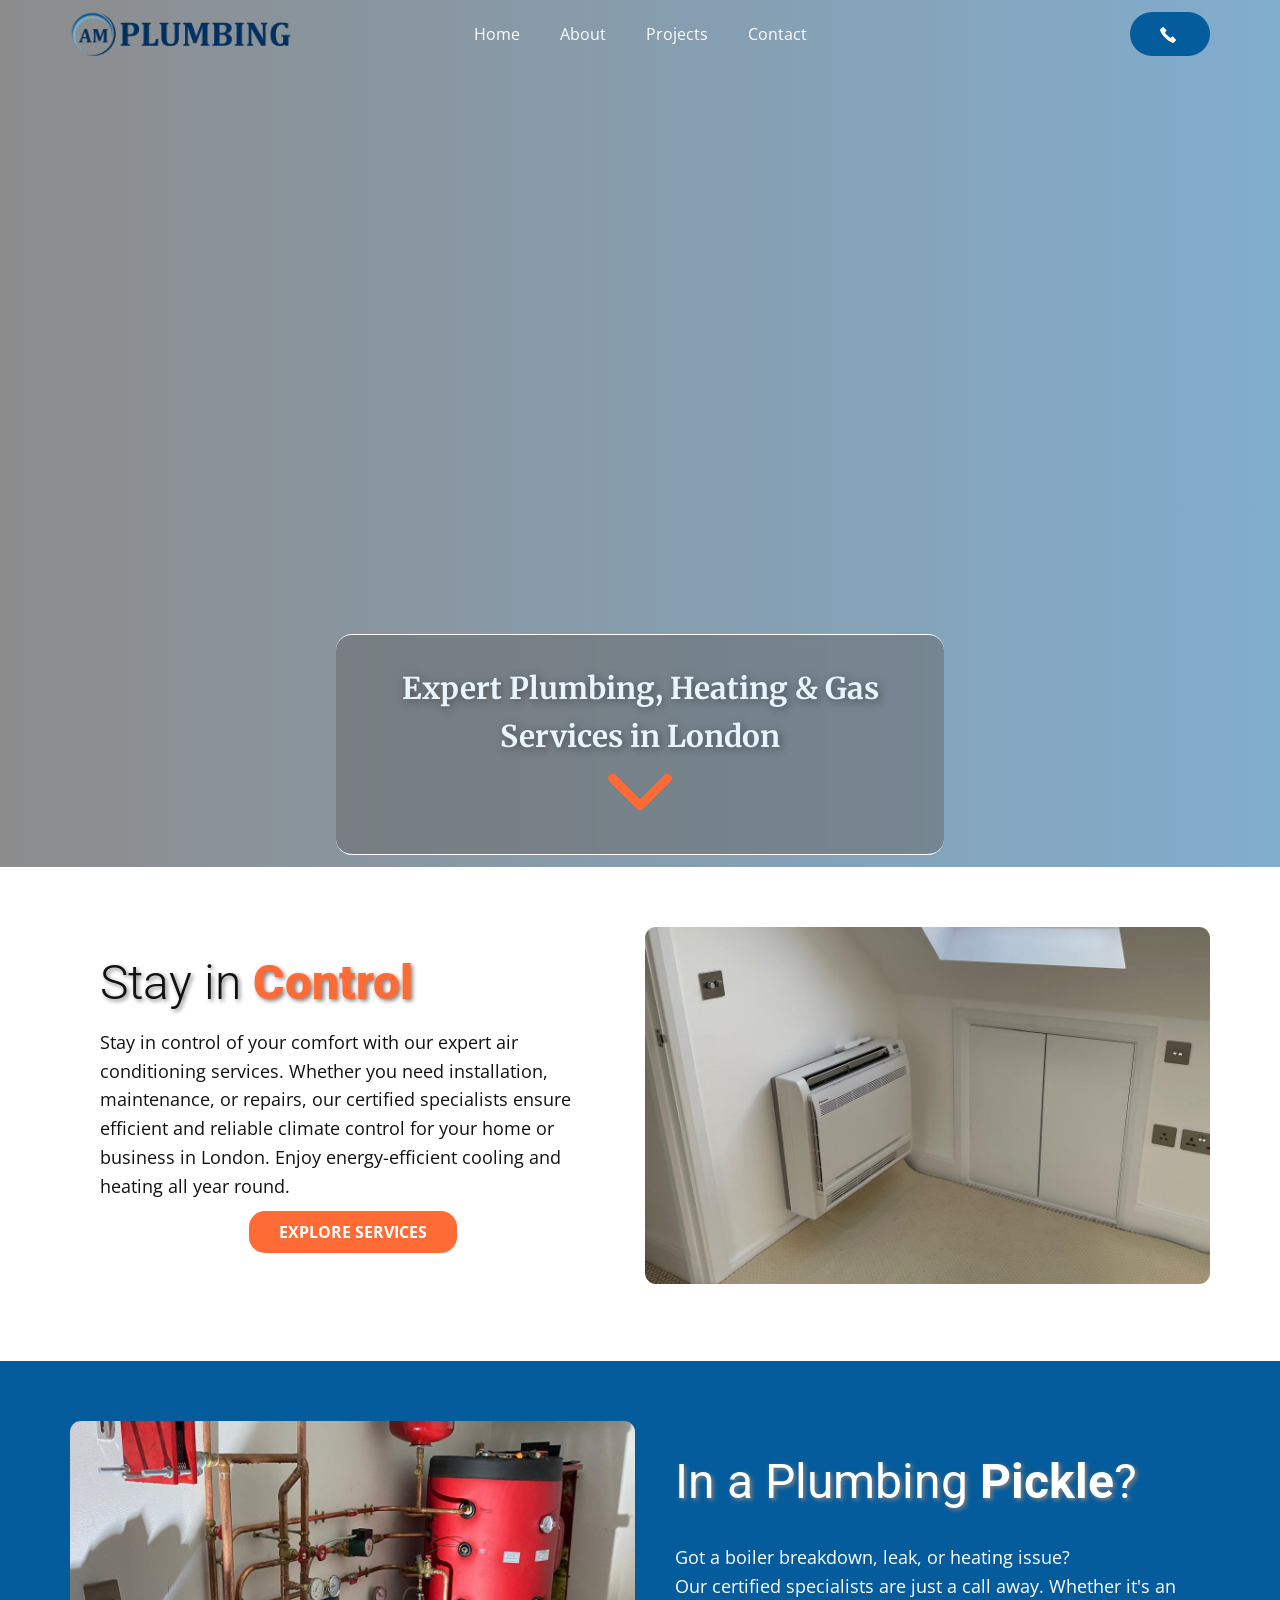
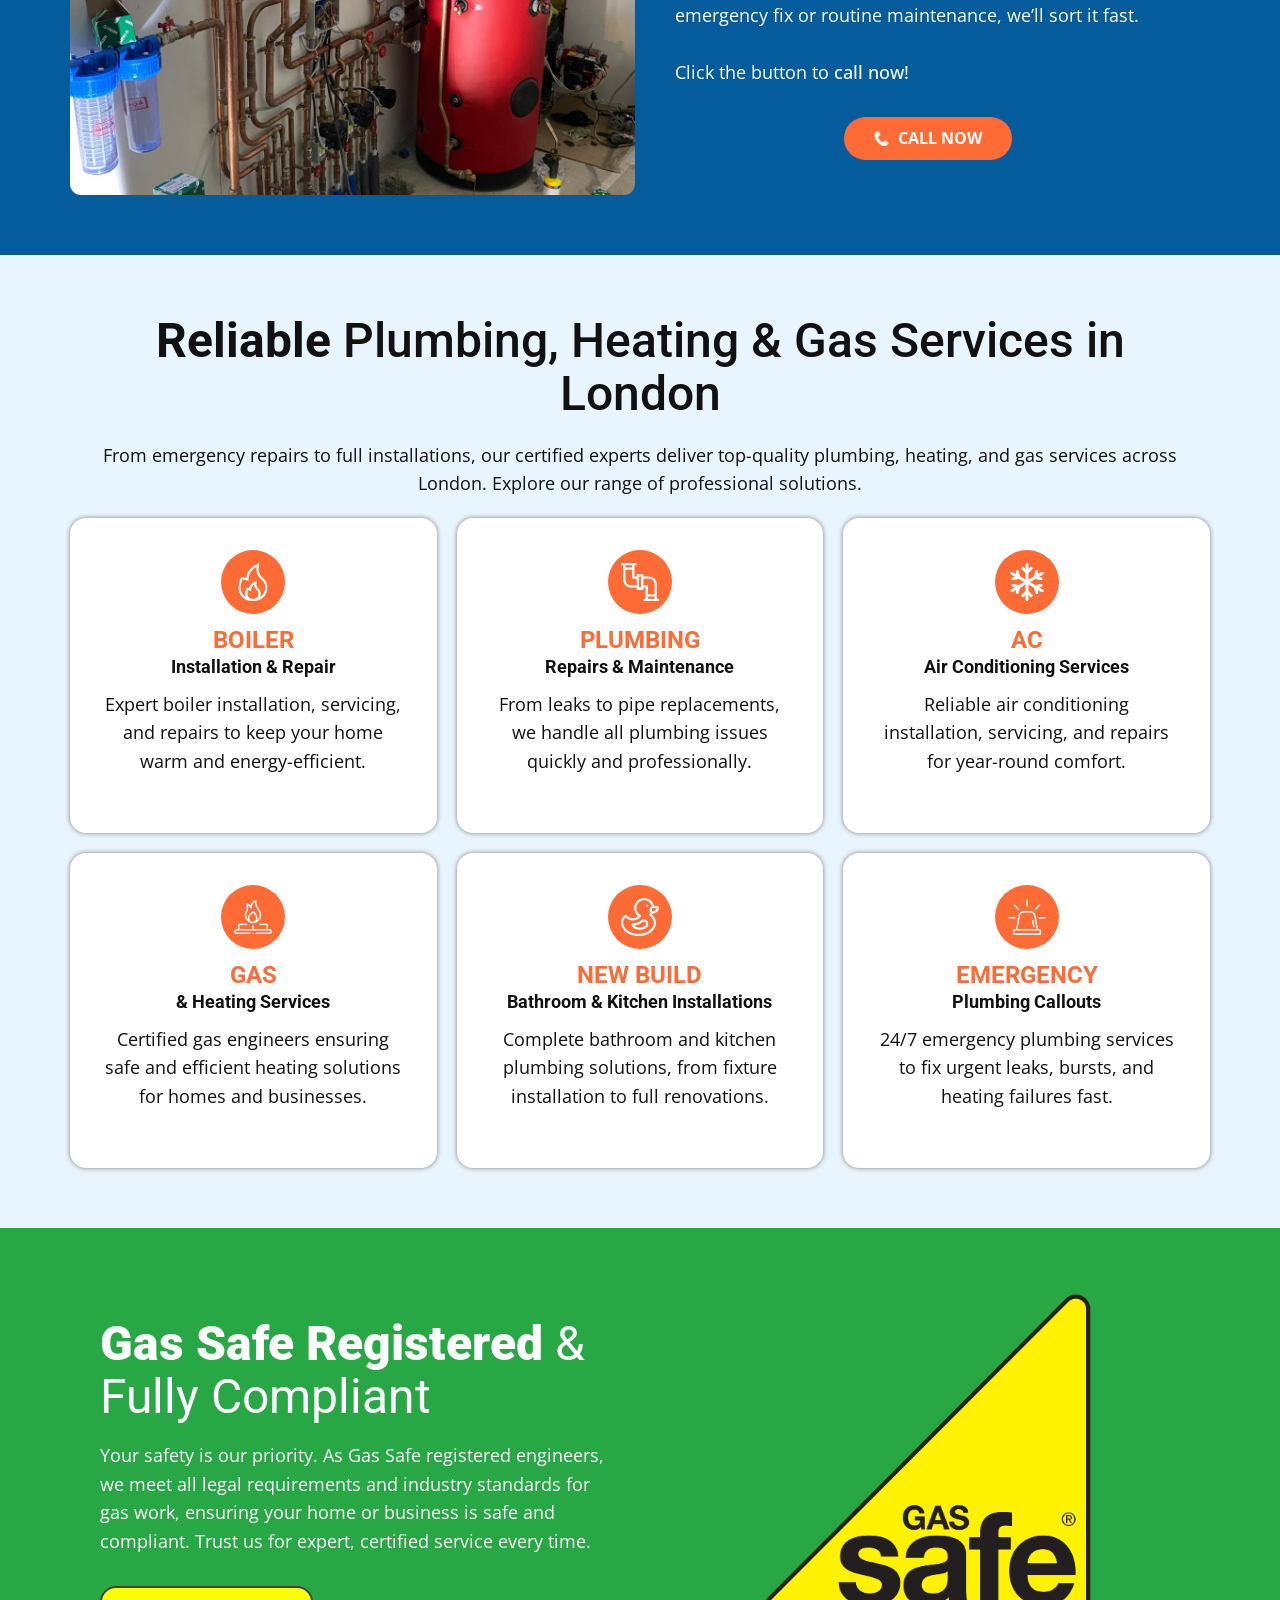
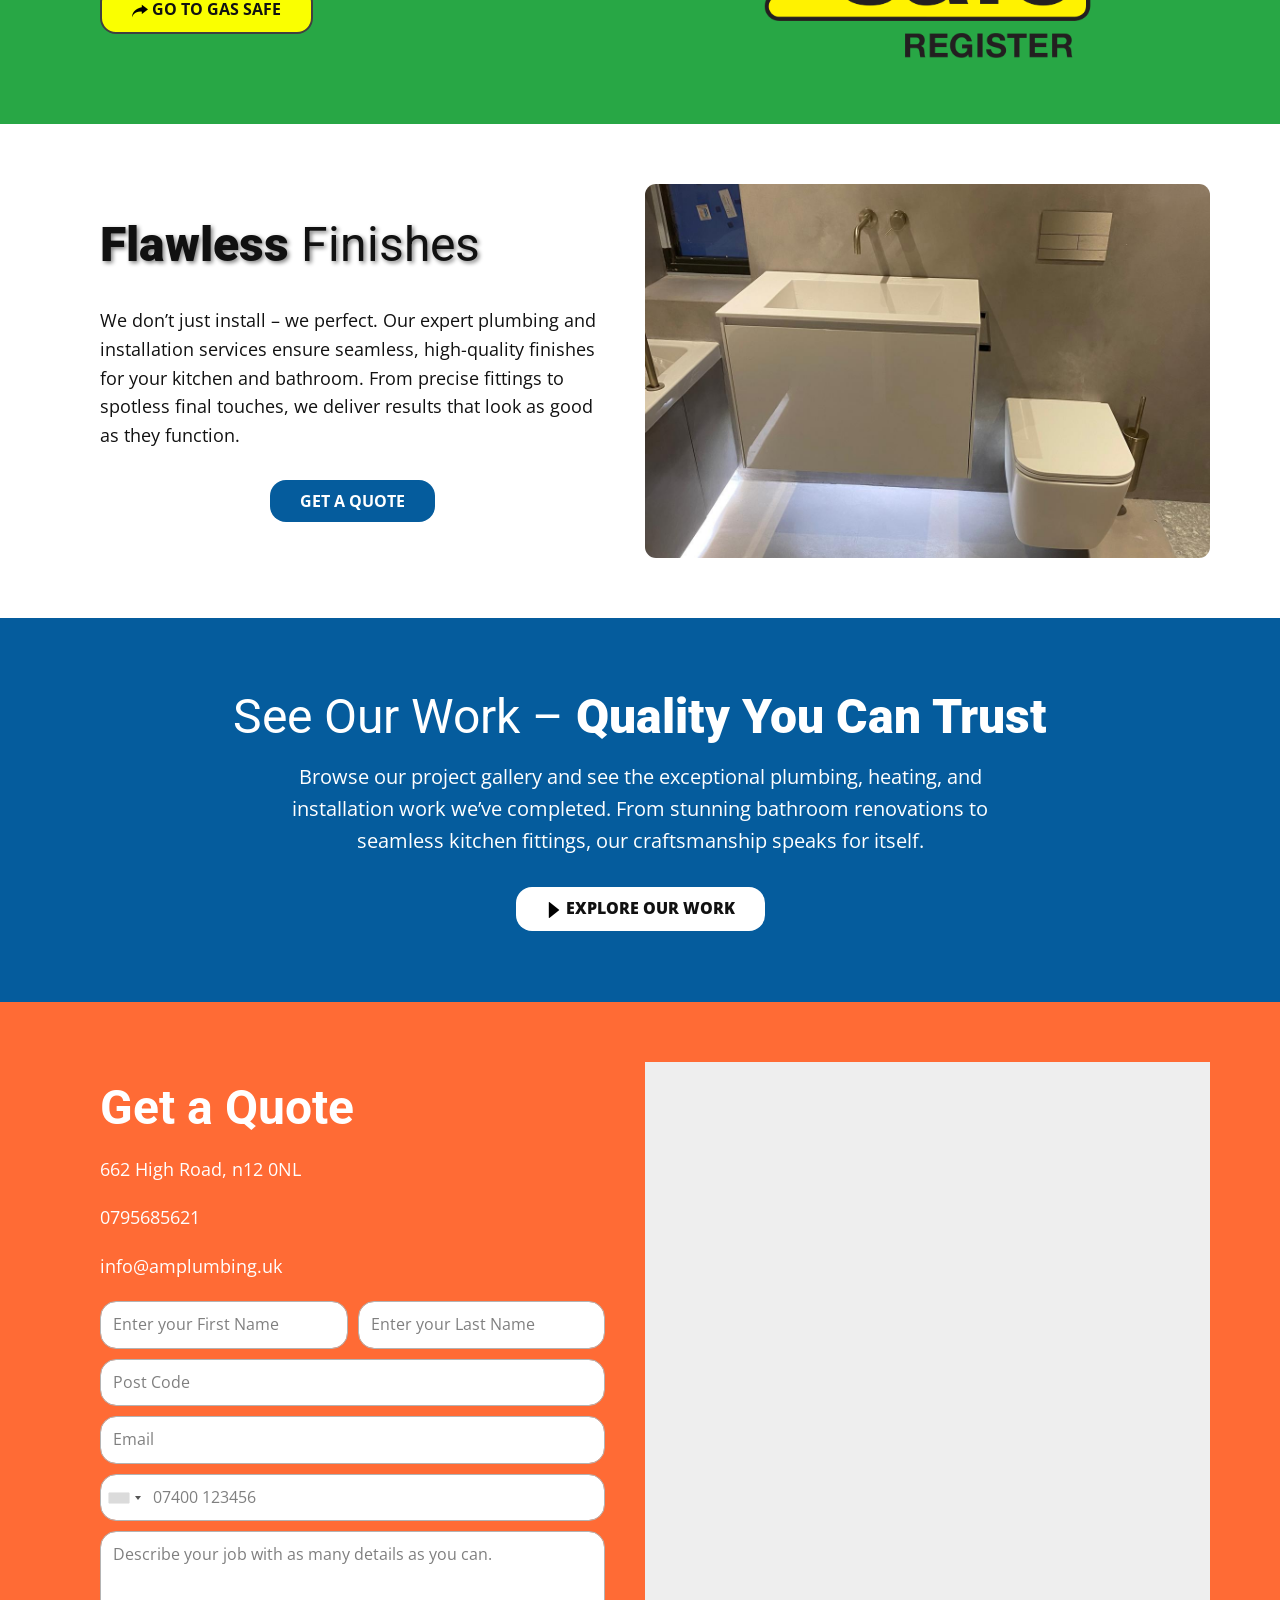
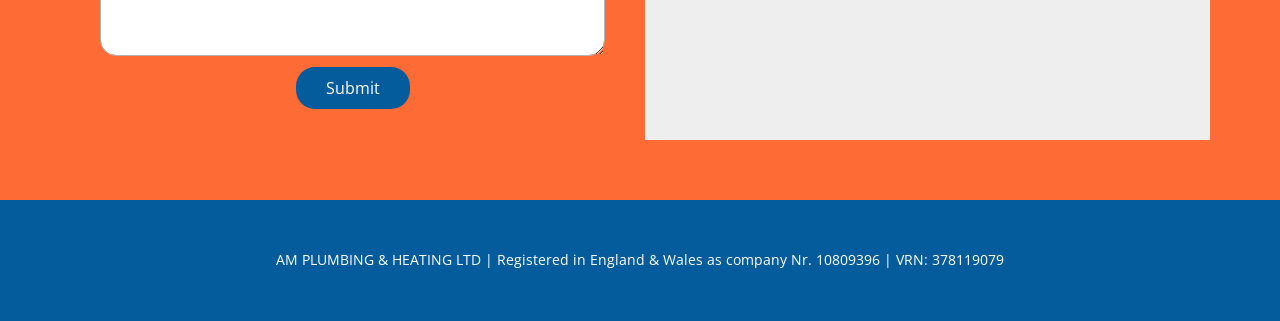
==== index.html @ 304547fb "Start" ====
<!DOCTYPE html>
<html style="font-size: 16px;" lang="en"><head>
    <meta name="viewport" content="width=device-width, initial-scale=1.0">
    <meta charset="utf-8">
    <meta name="keywords" content="Key Features, Design Perfection, Business Center">
    <meta name="description" content="">
    <title>Home</title>
    <link rel="stylesheet" href="nicepage.css" media="screen">
<link rel="stylesheet" href="index.css" media="screen">
    <script class="u-script" type="text/javascript" src="jquery.js" defer=""></script>
    <script class="u-script" type="text/javascript" src="nicepage.js" defer=""></script>
    <meta name="generator" content="Nicepage 7.13.0, nicepage.com">
    <meta name="referrer" content="origin">
    
    
    
    
    
    
    
    
    
    
    
    <link id="u-page-google-font" rel="stylesheet" href="https://fonts.googleapis.com/css2?display=swap&amp;family=Roboto:ital,wght@0,100;0,200;0,300;0,400;0,500;0,600;0,700;0,800;0,900;1,100;1,200;1,300;1,400;1,500;1,600;1,700;1,800;1,900&amp;family=Open+Sans:ital,wght@0,300;0,400;0,500;0,600;0,700;0,800;1,300;1,400;1,500;1,600;1,700;1,800&amp;family=Merriweather:ital,wght@0,300;0,400;0,500;0,600;0,700;0,800;0,900;1,300;1,400;1,500;1,600;1,700;1,800;1,900">
    <script type="application/ld+json">{
		"@context": "http://schema.org",
		"@type": "Organization",
		"name": "AM Plumbers",
		"logo": "images/AMPLUMBING-LOGO-2.png"
}</script>
    <meta name="theme-color" content="#055c9d">
    <meta property="og:title" content="Home">
    <meta property="og:description" content="">
    <meta property="og:type" content="website">
  <meta name="referrer" content="origin"><script>
    window.recaptchaRenderedV2 = false;
    window.recaptchaFallback = false;
    window.recaptchaSiteKeyV2 = '';

    function gdprConfirmed() {
        return true;
    }

    function dynamicLoadScript() {
        var script = document.createElement('script');
        script.src = 'https://www.google.com/recaptcha/enterprise.js?render=6LfAEe8qAAAAAEz_CjNAi_9IvV8XClCDUT2FNht_';
        script.async = true;
        script.onload = function () {
            var event = new CustomEvent("recaptchaLoaded");
            document.dispatchEvent(event);
        };
        document.body.appendChild(script);
    }

    function showRecaptchaError(error) {
        error = error || '';
        var formError = document.querySelector('.u-form-send-error');

        if (formError) {
            formError.innerText = 'Site Owner Error: ' + error.replace(/:[\s\S]*/, '');
            formError.style.display = 'block';
        }

        console.error('Error in grecaptcha: ', error);
    }

    document.addEventListener('DOMContentLoaded', function () {
        var confirmButtons = document.querySelectorAll('.u-cookies-consent .u-button-confirm');
        confirmButtons.forEach(function (button) {
            button.onclick = dynamicLoadScript;
        });
    });
    </script>

    <script>
        document.addEventListener("DOMContentLoaded", function(){
            if (!gdprConfirmed()) {
                return;
            }
            dynamicLoadScript();
        });
    </script>

    <script>
        document.addEventListener("recaptchaLoaded", function() {
            if (!gdprConfirmed()) {
                return;
            }

            (function (grecaptcha, sitekey, actions) {
                var recaptcha = {
                    execute: function (action, submitFormCb) {
                        if (typeof grecaptcha === 'undefined' || typeof grecaptcha.execute !== 'function') {
                            showRecaptchaError('reCAPTCHA script failed to load.');
                            return;
                        }

                        try {
                            grecaptcha.execute(sitekey, {action: action}).then((token) => {
                                if (!token) {
                                    throw new Error('Empty token received from reCAPTCHA');
                                }

                                var forms = document.getElementsByTagName('form');

                                for (var i = 0; i < forms.length; i++) {
                                    var response = forms[i].querySelector('[name="recaptchaResponse"]');

                                    if (!response) {
                                        response = document.createElement('input');
                                        response.setAttribute('type', 'hidden');
                                        response.setAttribute('name', 'recaptchaResponse');
                                        forms[i].appendChild(response);
                                    }

                                    response.value = token;
                                }

                                submitFormCb();
                            }).catch((e) => {
                                showRecaptchaError(e.message);
                            });
                        } catch (e) {
                            showRecaptchaError(e.message);
                        }
                    },

                    executeContact: function (submitFormCb) {
                        recaptcha.execute(actions['contact'], submitFormCb);
                    }
                };

                window.recaptchaObject = recaptcha;
                window.grecaptchaObject = grecaptcha;
            })(
                
                grecaptcha.enterprise,
                '6LfAEe8qAAAAAEz_CjNAi_9IvV8XClCDUT2FNht_',
                {'contact': 'contact'}
            );
        });
    </script>

    <script>
    window.showRecaptchaV2 = function (form) {
        if (!form || !form.length) {
            return;
        }
        if (typeof window.grecaptchaObject === 'undefined' || !window.grecaptchaObject) {
            return;
        }

        const formEl = form[0];

        let container = document.getElementById('recaptcha-v2-container');
        if (!container) {
            container = document.createElement('div');
            container.id = 'recaptcha-v2-container';
            formEl.parentElement.appendChild(container);
        }

        let tokenReceived = false;
        let timeoutHandle;

        if (window.recaptchaRenderedV2 === false || typeof window.recaptchaRenderedV2 === 'undefined') {
            window.recaptchaRenderedV2 = window.grecaptchaObject.render('recaptcha-v2-container', {
                'sitekey': window.recaptchaSiteKeyV2,
                'size': 'invisible',
                'callback': function (token) {
                    clearTimeout(timeoutHandle);

                    if (!token) {
                        showRecaptchaError('reCAPTCHA v2 token was empty. Please try again.');
                        return;
                    }

                    tokenReceived = true;

                    let recaptchaResponseV2 = formEl.querySelector('input[name="recaptchaResponseV2"]');

                    if (!recaptchaResponseV2) {
                        recaptchaResponseV2 = document.createElement('input');
                        recaptchaResponseV2.type = 'hidden';
                        recaptchaResponseV2.name = 'recaptchaResponseV2';
                        formEl.appendChild(recaptchaResponseV2);
                    }

                    recaptchaResponseV2.value = token;

                    if (window.recaptchaSiteKeyV2) {
                        let siteKeyInput = formEl.querySelector('input[name="siteKey"]');

                        if (siteKeyInput) {
                            siteKeyInput.value = window.recaptchaSiteKeyV2;
                        }
                    }

                    document.querySelectorAll('.u-form-send-error').forEach(el => {
                        el.style.display = 'none';
                    });

                    const event = new CustomEvent('submit', {
                        detail: { recaptchaPassed: true },
                        bubbles: true,
                        cancelable: true,
                    });

                    formEl.dispatchEvent(event);
                },
                'error-callback': function () {
                    clearTimeout(timeoutHandle);
                    showRecaptchaError('reCAPTCHA v2 error. Please try again.');
                },
                'expired-callback': function () {
                    clearTimeout(timeoutHandle);
                }
            });

            window.grecaptchaObject.reset(window.recaptchaRenderedV2);

            setTimeout(() => {
                window.grecaptchaObject.execute(window.recaptchaRenderedV2);
            }, 300);

            timeoutHandle = setTimeout(function () {
                if (!tokenReceived) {
                    showRecaptchaError('The Contact Form could not be submitted because Google reCAPTCHA v3 detected unusual activity from your connection. Please try again later, or complete the reCAPTCHA v2 challenge if it appears.');
                }
            }, 120000);
        } else {
            window.grecaptchaObject.reset(window.recaptchaRenderedV2);

            setTimeout(() => {
                window.grecaptchaObject.execute(window.recaptchaRenderedV2);
            }, 300);
        }
    };
    </script>
<meta data-intl-tel-input-cdn-path="intlTelInput/"></head>
  <body data-home-page="Home.html" data-home-page-title="Home" data-path-to-root="./" data-include-products="false" class="u-body u-overlap u-overlap-contrast u-overlap-transparent u-xl-mode" data-lang="en"><header class="u-clearfix u-gradient u-header u-sticky u-sticky-487a u-header" id="header"><div class="u-clearfix u-sheet u-valign-middle-lg u-valign-middle-xl u-sheet-1">
        <a href="#" class="u-image u-logo u-image-1" data-image-width="500" data-image-height="150">
          <img class="u-logo-image u-logo-image-1" src="images/AMPLUMBING-LOGO-2.png">
        </a>
        <nav class="u-menu u-menu-one-level u-offcanvas u-menu-1" data-responsive-from="MD">
          <div class="menu-collapse" style="font-size: 1rem; letter-spacing: 0px;">
            <a class="u-button-style u-custom-left-right-menu-spacing u-custom-padding-bottom u-custom-top-bottom-menu-spacing u-hamburger-link u-nav-link u-text-active-palette-1-base u-text-hover-palette-2-base" href="#">
              <svg class="u-svg-link" viewBox="0 0 24 24"><use xmlns:xlink="http://www.w3.org/1999/xlink" xlink:href="#menu-hamburger"></use></svg>
              <svg class="u-svg-content" version="1.1" id="menu-hamburger" viewBox="0 0 16 16" x="0px" y="0px" xmlns:xlink="http://www.w3.org/1999/xlink" xmlns="http://www.w3.org/2000/svg"><g><rect y="1" width="16" height="2"></rect><rect y="7" width="16" height="2"></rect><rect y="13" width="16" height="2"></rect>
</g></svg>
            </a>
          </div>
          <div class="u-custom-menu u-nav-container">
            <ul class="u-nav u-unstyled u-nav-1"><li class="u-nav-item"><a class="u-button-style u-nav-link u-text-active-palette-1-base u-text-hover-palette-2-base" href="./" style="padding: 10px 20px;">Home</a>
</li><li class="u-nav-item"><a class="u-button-style u-nav-link u-text-active-palette-1-base u-text-hover-palette-2-base" href="Health-and-Safety.html" style="padding: 10px 20px;">About</a>
</li><li class="u-nav-item"><a class="u-button-style u-nav-link u-text-active-palette-1-base u-text-hover-palette-2-base" href="Our-Work.html" style="padding: 10px 20px;">Projects</a>
</li><li class="u-nav-item"><a class="u-button-style u-nav-link u-text-active-palette-1-base u-text-hover-palette-2-base" href="Contact.html" style="padding: 10px 20px;">Contact</a>
</li></ul>
          </div>
          <div class="u-custom-menu u-nav-container-collapse">
            <div class="u-black u-container-style u-inner-container-layout u-opacity u-opacity-95 u-sidenav">
              <div class="u-inner-container-layout u-sidenav-overflow">
                <div class="u-menu-close"></div>
                <ul class="u-align-center u-nav u-popupmenu-items u-unstyled u-nav-2"><li class="u-nav-item"><a class="u-button-style u-nav-link" href="./">Home</a>
</li><li class="u-nav-item"><a class="u-button-style u-nav-link" href="Health-and-Safety.html">About</a>
</li><li class="u-nav-item"><a class="u-button-style u-nav-link" href="Our-Work.html">Projects</a>
</li><li class="u-nav-item"><a class="u-button-style u-nav-link" href="Contact.html">Contact</a>
</li></ul>
              </div>
            </div>
            <div class="u-black u-menu-overlay u-opacity u-opacity-70"></div>
          </div>
          <style class="menu-style">@media (max-width: 939px) {
                    [data-responsive-from="MD"] .u-nav-container {
                        display: none;
                    }
                    [data-responsive-from="MD"] .menu-collapse {
                        display: block;
                    }
                }</style>
        </nav>
        <a href="tel:+447838628381" class="u-align-center u-btn u-btn-round u-button-style u-hover-palette-1-dark-1 u-palette-1-base u-radius u-text-active-white u-btn-1"><span class="u-icon u-icon-1"><svg class="u-svg-content" viewBox="0 0 891.024 891.024" style="width: 1em; height: 1em;"><g><path d="M2.8,180.875c46.6,134,144.7,286.2,282.9,424.399c138.2,138.2,290.4,236.301,424.4,282.9c18.2,6.3,38.3,1.8,52-11.8
		l92.7-92.7l21.6-21.6c19.5-19.5,19.5-51.2,0-70.7l-143.5-143.4c-19.5-19.5-51.2-19.5-70.7,0l-38.899,38.9
		c-20.2,20.2-52.4,22.2-75,4.6c-44.7-34.8-89-73.899-131.9-116.8c-42.9-42.9-82-87.2-116.8-131.9c-17.601-22.6-15.601-54.7,4.6-75
		l38.9-38.9c19.5-19.5,19.5-51.2,0-70.7l-143.5-143.5c-19.5-19.5-51.2-19.5-70.7,0l-21.6,21.6l-92.7,92.7
		C1,142.575-3.5,162.675,2.8,180.875z"></path>
</g></svg></span>
          <br>
        </a>
      </div></header>
    <section class="skrollable u-clearfix u-container-align-center u-parallax u-shading u-uploaded-video u-video u-section-1" id="sec-dd91" data-image-width="1600" data-image-height="1200">
      <div class="u-background-video u-expanded" style="">
        <div class="embed-responsive">
          <video class="embed-responsive-item" data-autoplay="1" loop="" muted="1" autoplay="autoplay" playsinline="">
            <source src="files/AMPLUMBING-HEROVIDEO-1.mp4" type="video/mp4">
            <p>Your browser does not support HTML5 video.</p>
          </video>
        </div>
        <div class="u-video-shading" style="background-image: linear-gradient(90deg, rgba(26,26,26,0.5), rgba(5,92,157,0.5));"></div>
      </div>
      <div class="u-clearfix u-sheet u-sheet-1">
        <div class="GLASS u-align-center u-border-1 u-border-no-left u-border-no-right u-border-white u-container-align-center u-container-style u-expanded-width-sm u-expanded-width-xs u-group u-radius u-shading u-shape-round u-group-1">
          <div class="u-container-layout u-container-layout-1">
            <p class="u-align-center u-custom-font u-font-merriweather u-large-text u-text u-text-palette-1-light-3 u-text-variant u-text-1"> Expert Plumbing, Heating &amp; Gas Services in London</p><span class="infinite u-align-center u-file-icon u-icon u-text-palette-2-base u-icon-1" data-animation-name="wobble" data-animation-duration="1000" data-animation-delay="0" data-animation-direction=""><img src="images/32195-211f30e0.png" alt=""></span>
          </div>
        </div>
      </div>
    </section>
    <section class="u-clearfix u-section-2" id="sec-fb9e">
      <div class="u-clearfix u-sheet u-sheet-1">
        <div class="data-layout-selected u-clearfix u-expanded-width u-gutter-10 u-layout-wrap u-layout-wrap-1">
          <div class="u-layout" style="">
            <div class="u-layout-row" style="">
              <div class="u-align-left u-container-align-left u-container-style u-layout-cell u-left-cell u-size-30 u-size-xs-60 u-layout-cell-1" src="">
                <div class="u-container-layout u-container-layout-1">
                  <h2 class="u-text u-text-default u-text-1"><span style="font-weight: 300;"> Stay in&nbsp;</span><span style="font-weight: 900;" class="u-text-palette-2-base">Control</span>
                  </h2>
                  <p class="u-text u-text-2"> Stay in control of your comfort with our expert air conditioning services. Whether you need installation, maintenance, or repairs, our certified specialists ensure efficient and reliable climate control for your home or business in London. Enjoy energy-efficient cooling and heating all year round.</p>
                  <a href="./#sec-3ad6" data-page-id="97517112" class="u-align-center u-border-none u-btn u-btn-round u-button-style u-palette-2-base u-radius u-btn-1">Explore Services </a>
                </div>
              </div>
              <div class="u-align-center u-container-align-center u-container-style u-image u-image-round u-layout-cell u-radius u-right-cell u-size-30 u-size-xs-60 u-image-1" src="" data-image-width="1200" data-image-height="1600">
                <div class="u-container-layout u-valign-middle u-container-layout-2" src=""></div>
              </div>
            </div>
          </div>
        </div>
      </div>
    </section>
    <section class="u-clearfix u-palette-1-base u-section-3" id="carousel_0960">
      <div class="u-clearfix u-sheet u-sheet-1">
        <div class="data-layout-selected u-clearfix u-expanded-width u-gutter-10 u-layout-wrap u-layout-wrap-1">
          <div class="u-layout" style="">
            <div class="u-layout-row" style="">
              <div class="u-align-center u-container-align-center u-container-style u-image u-image-round u-layout-cell u-radius u-right-cell u-size-30 u-size-xs-60 u-image-1" src="" data-image-width="1200" data-image-height="1600">
                <div class="u-container-layout u-valign-middle u-container-layout-1" src=""></div>
              </div>
              <div class="u-container-style u-layout-cell u-left-cell u-size-30 u-size-xs-60 u-layout-cell-2" src="">
                <div class="u-container-layout u-valign-middle u-container-layout-2">
                  <h2 class="u-align-left u-text u-text-default u-text-1"> In a Plumbing <span style="font-weight: 700;">Pickle</span>?
                  </h2>
                  <p class="u-align-left u-text u-text-2"> Got a boiler breakdown, leak, or heating issue?&nbsp;<br>Our certified specialists are just a call away. Whether it's an emergency fix or routine maintenance, we’ll sort it fast.&nbsp;<br>
                    <br>Click the button to&nbsp;<span style="font-weight: 500;">call now!</span>
                  </p>
                  <a href="tel:+44 7838 628381" class="u-align-center u-border-none u-btn u-btn-round u-button-style u-palette-2-base u-radius u-btn-1"><span class="u-file-icon u-icon u-text-white u-icon-1"><img src="images/1257-846fd2c8.png" alt=""></span>&nbsp;Call Now
                  </a>
                </div>
              </div>
            </div>
          </div>
        </div>
      </div>
    </section>
    <section class="u-clearfix u-palette-1-light-3 u-section-4" id="sec-3ad6">
      <div class="u-clearfix u-sheet u-valign-middle u-sheet-1">
        <h2 class="u-align-center u-text u-text-default u-text-1"><span style="font-weight: 700;">Reliable </span><span style="font-weight: 500;">Plumbing, Heating &amp; Gas Services in London</span>
        </h2>
        <p class="u-align-center u-text u-text-2"> From emergency repairs to full installations, our certified experts deliver top-quality plumbing, heating, and gas services across London. Explore our range of professional solutions.</p>
        <div class="u-expanded-width u-list u-list-1">
          <div class="u-repeater u-repeater-1">
            <div class="u-align-center u-container-align-center u-container-align-center-xs u-container-style u-list-item u-radius u-repeater-item u-shape-round u-white u-list-item-1">
              <div class="u-container-layout u-similar-container u-container-layout-1"><span class="u-align-center-xs u-file-icon u-icon u-icon-circle u-palette-2-base u-text-white u-icon-1"><img src="images/1633308-14e0cf7a.png" alt=""></span>
                <h5 class="u-align-center-xs u-text u-text-palette-2-base u-text-3">BOILER </h5>
                <h6 class="u-align-center u-text u-text-default-xs u-text-4"> Installation &amp; Repair</h6>
                <p class="u-align-center-xs u-text u-text-5"> Expert boiler installation, servicing, and repairs to keep your home warm and energy-efficient.</p>
              </div>
            </div>
            <div class="u-align-center u-container-align-center u-container-align-center-xs u-container-style u-list-item u-radius u-repeater-item u-shape-round u-white u-list-item-2">
              <div class="u-container-layout u-similar-container u-container-layout-2"><span class="u-align-center-xs u-file-icon u-icon u-icon-circle u-palette-2-base u-text-white u-icon-2"><img src="images/2443798-0fd87598.png" alt=""></span>
                <h5 class="u-align-center-xs u-text u-text-palette-2-base u-text-6">PLUMBING</h5>
                <h6 class="u-align-center u-text u-text-default-xs u-text-7"> Repairs &amp; Maintenance </h6>
                <p class="u-align-center-xs u-text u-text-8"> From leaks to pipe replacements, we handle all plumbing issues quickly and professionally.</p>
              </div>
            </div>
            <div class="u-align-center u-container-align-center u-container-align-center-xs u-container-style u-list-item u-radius u-repeater-item u-shape-round u-white u-list-item-3">
              <div class="u-container-layout u-similar-container u-container-layout-3"><span class="u-align-center-xs u-file-icon u-icon u-icon-circle u-palette-2-base u-text-white u-icon-3"><img src="images/2079414-175506b3.png" alt=""></span>
                <h5 class="u-align-center-xs u-text u-text-palette-2-base u-text-9">AC</h5>
                <h6 class="u-align-center u-text u-text-default-xs u-text-10"> Air Conditioning Services</h6>
                <p class="u-align-center-xs u-text u-text-11"> Reliable air conditioning installation, servicing, and repairs for year-round comfort.</p>
              </div>
            </div>
            <div class="u-align-center u-container-align-center u-container-align-center-xs u-container-style u-list-item u-radius u-repeater-item u-shape-round u-white u-list-item-4">
              <div class="u-container-layout u-similar-container u-container-layout-4"><span class="u-align-center-xs u-file-icon u-icon u-icon-circle u-palette-2-base u-text-white u-icon-4"><img src="images/2010773-44ec0f90.png" alt=""></span>
                <h5 class="u-align-center-xs u-text u-text-palette-2-base u-text-12">GAS</h5>
                <h6 class="u-align-center u-text u-text-default-xs u-text-13"> &amp; Heating Services</h6>
                <p class="u-align-center-xs u-text u-text-14"> Certified gas engineers ensuring safe and efficient heating solutions for homes and businesses.</p>
              </div>
            </div>
            <div class="u-align-center u-container-align-center u-container-align-center-xs u-container-style u-list-item u-radius u-repeater-item u-shape-round u-white u-list-item-5">
              <div class="u-container-layout u-similar-container u-container-layout-5"><span class="u-align-center-xs u-file-icon u-icon u-icon-circle u-palette-2-base u-text-white u-icon-5"><img src="images/3135085-3ba70ddc.png" alt=""></span>
                <h5 class="u-align-center-xs u-text u-text-palette-2-base u-text-15">NEW BUILD</h5>
                <h6 class="u-align-center u-text u-text-default-xs u-text-16"> Bathroom &amp; Kitchen Installations</h6>
                <p class="u-align-center-xs u-text u-text-17"> Complete bathroom and kitchen plumbing solutions, from fixture installation to full renovations.</p>
              </div>
            </div>
            <div class="u-align-center u-container-align-center u-container-align-center-xs u-container-style u-list-item u-radius u-repeater-item u-shape-round u-white u-list-item-6">
              <div class="u-container-layout u-similar-container u-container-layout-6"><span class="u-align-center-xs u-file-icon u-icon u-icon-circle u-palette-2-base u-text-white u-icon-6"><img src="images/883396-922c62e0.png" alt=""></span>
                <h5 class="u-align-center-xs u-text u-text-palette-2-base u-text-18">EMERGENCY </h5>
                <h6 class="u-align-center u-text u-text-default-xs u-text-19"> Plumbing Callouts</h6>
                <p class="u-align-center-xs u-text u-text-20"> 24/7 emergency plumbing services to fix urgent leaks, bursts, and heating failures fast.</p>
              </div>
            </div>
          </div>
        </div>
      </div>
    </section>
    <section class="u-clearfix u-palette-3-base u-section-5" id="carousel_a9bb">
      <div class="u-clearfix u-sheet u-valign-middle u-sheet-1">
        <div class="data-layout-selected u-clearfix u-expanded-width u-gutter-10 u-layout-wrap u-layout-wrap-1">
          <div class="u-layout" style="">
            <div class="u-layout-row" style="">
              <div class="u-container-align-left u-container-style u-layout-cell u-left-cell u-size-30 u-size-xs-60 u-layout-cell-1" src="">
                <div class="u-container-layout u-container-layout-1">
                  <h2 class="u-align-left u-text u-text-default u-text-1"><span style="font-weight: 900;">Gas Safe&nbsp;</span><span style="font-weight: 900;">Registered </span>&amp; Fully Compliant
                  </h2>
                  <p class="u-align-left u-text u-text-2"> Your safety is our priority. As Gas Safe registered engineers, we meet all legal requirements and industry standards for gas work, ensuring your home or business is safe and compliant. Trust us for expert, certified service every time.</p>
                  <a href="https://www.gassaferegister.co.uk/businesscompetencies?ep=5T3yICJxSbfKANaXUW4ejbj9eci5EYzvJ1locUFusdUvBuIRWjDAtpxLViuNHXMPuPLFpoxoGaYIBh1%252bi%252fBFzYJz1b2ykDPNpamq97bxdNt6fWJkj6yOVBF72foirnXjuQz4TsInkJ4QZ5hhNoXWXfE91HJrjQifbsAXuxy0TPQ%253d&amp;cp=8dbTCMJeQPJDla%252btm2cGo8%252bi01PTwQzbkYbxy%252fRYuYffn1aRRqivaxqgxTjtyJxob9f5MkHZNAEZaQUzQERqLg%253d%253d&amp;backurl=%252fcheckbusinessresults%253fcp%253d8dbTCMJeQPJDla%2525252btm2cGo8%2525252bi01PTwQzbkYbxy%2525252fRYuYffn1aRRqivaxqgxTjtyJxob9f5MkHZNAEZaQUzQERqLg%2525253d%2525253d&amp;searchurl=%252Fcheckbusinessresults%253Fcp%253D8dbTCMJeQPJDla%2525252btm2cGo8%2525252bi01PTwQzbkYbxy%2525252fRYuYffn1aRRqivaxqgxTjtyJxob9f5MkHZNAEZaQUzQERqLg%2525253d%2525253d" class="u-border-2 u-border-grey-75 u-btn u-btn-round u-button-style u-custom-color-1 u-radius u-text-body-color u-btn-1"><span class="u-file-icon u-icon u-text-black"><img src="images/74474-9de186bf.png" alt=""></span>&nbsp;Go to Gas Safe
                  </a>
                </div>
              </div>
              <div class="u-align-center u-container-align-center u-container-style u-image u-image-round u-layout-cell u-radius u-right-cell u-size-30 u-size-xs-60 u-image-1" src="" data-image-width="900" data-image-height="1013">
                <div class="u-container-layout u-valign-middle u-container-layout-2" src=""></div>
              </div>
            </div>
          </div>
        </div>
      </div>
    </section>
    <section class="u-clearfix u-section-6" id="sec-979d">
      <div class="u-clearfix u-sheet u-sheet-1">
        <div class="data-layout-selected u-clearfix u-expanded-width u-gutter-10 u-layout-wrap u-layout-wrap-1">
          <div class="u-layout" style="">
            <div class="u-layout-row" style="">
              <div class="u-container-style u-layout-cell u-left-cell u-size-30 u-size-xs-60 u-layout-cell-1" src="">
                <div class="u-container-layout u-valign-middle u-container-layout-1">
                  <h2 class="u-align-left u-text u-text-default u-text-1"><span style="font-weight: 900;">Flawless </span>Finishes
                  </h2>
                  <p class="u-align-left u-text u-text-2"> We don’t just install – we perfect. Our expert plumbing and installation services ensure seamless, high-quality finishes for your kitchen and bathroom. From precise fittings to spotless final touches, we deliver results that look as good as they function.</p>
                  <a href="./#sec-05ae" data-page-id="97517112" class="u-align-center u-btn u-btn-round u-button-style u-radius u-btn-1">Get a Quote</a>
                </div>
              </div>
              <div class="u-align-center u-container-align-center u-container-style u-image u-image-round u-layout-cell u-radius u-right-cell u-size-30 u-size-xs-60 u-image-1" src="" data-image-width="1200" data-image-height="1600">
                <div class="u-container-layout u-valign-middle u-container-layout-2" src=""></div>
              </div>
            </div>
          </div>
        </div>
      </div>
    </section>
    <section class="u-align-center u-clearfix u-container-align-center u-palette-1-base u-section-7" id="sec-779a">
      <div class="u-clearfix u-sheet u-sheet-1">
        <h2 class="u-text u-text-default u-text-1"> See Our Work – <span style="font-weight: 900;">Quality You Can Trust</span>
        </h2>
        <p class="u-text u-text-2"> Browse our project gallery and see the exceptional plumbing, heating, and installation work we’ve completed. From stunning bathroom renovations to seamless kitchen fittings, our craftsmanship speaks for itself.</p>
        <a href="Our-Work.html" data-page-id="2261407535" class="u-border-none u-btn u-btn-round u-button-style u-radius u-white u-btn-1" title="Our Work"><span class="u-file-icon u-icon"><img src="images/59385-25.png" alt=""></span>&nbsp;​Explore Our Work
        </a>
      </div>
    </section>
    <section class="u-align-center u-clearfix u-container-align-center u-palette-2-base u-section-8" id="sec-05ae">
      <div class="u-clearfix u-sheet u-sheet-1">
        <div class="data-layout-selected u-clearfix u-expanded-width u-gutter-10 u-layout-wrap u-layout-wrap-1">
          <div class="u-gutter-0 u-layout">
            <div class="u-layout-row">
              <div class="u-size-30">
                <div class="u-layout-col">
                  <div class="u-align-left u-container-align-left u-container-style u-layout-cell u-left-cell u-size-30 u-layout-cell-1">
                    <div class="u-container-layout u-container-layout-1">
                      <h2 class="u-text u-text-1">Get a Quote</h2>
                      <p class="u-text u-text-2">662 High Road, n12 0NL</p>
                      <p class="u-text u-text-3">0795685621</p>
                      <p class="u-text u-text-4">info@amplumbing.uk</p>
                    </div>
                  </div>
                  <div class="u-align-left u-container-align-left u-container-style u-layout-cell u-left-cell u-size-30 u-layout-cell-2">
                    <div class="u-container-layout u-container-layout-2">
                      <div class="u-align-center u-form u-form-1">
                        <form action="https://forms.nicepagesrv.com/v2/form/process" class="u-clearfix u-form-spacing-10 u-form-vertical u-inner-form" style="padding: 0px;" source="email" name="form-5">
                          <div class="u-form-group u-form-name u-form-partition-factor-2 u-label-none u-form-group-1">
                            <label for="first-name-ef83" class="u-label">First Name</label>
                            <input type="text" placeholder="Enter your First Name" id="first-name-ef83" name="name-1" class="u-input u-input-rectangle u-radius u-input-1" required="">
                          </div>
                          <div class="u-form-group u-form-name u-form-partition-factor-2 u-label-none u-form-group-2">
                            <label for="last-name-ef83" class="u-label">Last Name</label>
                            <input type="text" placeholder="Enter your Last Name" id="last-name-ef83" name="name-2" class="u-input u-input-rectangle u-radius u-input-2" required="">
                          </div>
                          <div class="u-form-group u-form-name u-label-none">
                            <label for="name-5359" class="u-label">Name</label>
                            <input type="text" placeholder="Post Code" id="name-5359" name="PostCode" class="u-input u-input-rectangle u-radius u-input-3" required="">
                          </div>
                          <div class="u-form-email u-form-group u-label-none">
                            <label for="email-5359" class="u-label">Email</label>
                            <input type="email" placeholder="Email" id="email-5359" name="email" class="u-input u-input-rectangle u-radius u-input-4" required="">
                          </div>
                          <div class="u-form-group u-form-phone u-label-none u-form-group-5">
                            <label for="phone-ff99" class="u-label">Phone</label>
                            <div class="iti iti--allow-dropdown">
                              <div class="iti__flag-container">
                                <div class="iti__selected-flag" role="combobox" aria-controls="iti-1__country-listbox" aria-owns="iti-1__country-listbox" aria-expanded="false" tabindex="0" title="United Kingdom: +44" aria-activedescendant="iti-1__item-gb-preferred">
                                  <div class="iti__flag iti__gb"></div>
                                  <div class="iti__arrow"></div>
                                </div>
                                <ul class="iti__country-list iti__hide iti__np_editor__hide" id="iti-1__country-listbox" role="listbox" aria-label="List of countries">
                                  <li class="iti__country iti__preferred" id="iti-1__item-us-preferred" role="option" data-country-code="us">
                                    <div class="iti__flag-box">
                                      <div class="iti__flag iti__us"></div>
                                    </div><span class="iti__country-name">United States</span><span class="iti__dial-code">+1</span>
                                  </li>
                                  <li class="iti__active iti__country iti__preferred" id="iti-1__item-gb-preferred" role="option" data-country-code="gb">
                                    <div class="iti__flag-box">
                                      <div class="iti__flag iti__gb"></div>
                                    </div><span class="iti__country-name">United Kingdom</span><span class="iti__dial-code">+44</span>
                                  </li>
                                  <li class="iti__divider" role="separator" aria-disabled="true"></li>
                                  <li class="iti__country iti__standard" id="iti-1__item-af" role="option" data-country-code="af">
                                    <div class="iti__flag-box">
                                      <div class="iti__af iti__flag"></div>
                                    </div><span class="iti__country-name">Afghanistan (‫افغانستان‬‎)</span><span class="iti__dial-code">+93</span>
                                  </li>
                                  <li class="iti__country iti__standard" id="iti-1__item-al" role="option" data-country-code="al">
                                    <div class="iti__flag-box">
                                      <div class="iti__al iti__flag"></div>
                                    </div><span class="iti__country-name">Albania (Shqipëri)</span><span class="iti__dial-code">+355</span>
                                  </li>
                                  <li class="iti__country iti__standard" id="iti-1__item-dz" role="option" data-country-code="dz">
                                    <div class="iti__flag-box">
                                      <div class="iti__dz iti__flag"></div>
                                    </div><span class="iti__country-name">Algeria (‫الجزائر‬‎)</span><span class="iti__dial-code">+213</span>
                                  </li>
                                  <li class="iti__country iti__standard" id="iti-1__item-as" role="option" data-country-code="as">
                                    <div class="iti__flag-box">
                                      <div class="iti__as iti__flag"></div>
                                    </div><span class="iti__country-name">American Samoa</span><span class="iti__dial-code">+1</span>
                                  </li>
                                  <li class="iti__country iti__standard" id="iti-1__item-ad" role="option" data-country-code="ad">
                                    <div class="iti__flag-box">
                                      <div class="iti__ad iti__flag"></div>
                                    </div><span class="iti__country-name">Andorra</span><span class="iti__dial-code">+376</span>
                                  </li>
                                  <li class="iti__country iti__standard" id="iti-1__item-ao" role="option" data-country-code="ao">
                                    <div class="iti__flag-box">
                                      <div class="iti__ao iti__flag"></div>
                                    </div><span class="iti__country-name">Angola</span><span class="iti__dial-code">+244</span>
                                  </li>
                                  <li class="iti__country iti__standard" id="iti-1__item-ai" role="option" data-country-code="ai">
                                    <div class="iti__flag-box">
                                      <div class="iti__ai iti__flag"></div>
                                    </div><span class="iti__country-name">Anguilla</span><span class="iti__dial-code">+1</span>
                                  </li>
                                  <li class="iti__country iti__standard" id="iti-1__item-ag" role="option" data-country-code="ag">
                                    <div class="iti__flag-box">
                                      <div class="iti__ag iti__flag"></div>
                                    </div><span class="iti__country-name">Antigua and Barbuda</span><span class="iti__dial-code">+1</span>
                                  </li>
                                  <li class="iti__country iti__standard" id="iti-1__item-ar" role="option" data-country-code="ar">
                                    <div class="iti__flag-box">
                                      <div class="iti__ar iti__flag"></div>
                                    </div><span class="iti__country-name">Argentina</span><span class="iti__dial-code">+54</span>
                                  </li>
                                  <li class="iti__country iti__standard" id="iti-1__item-am" role="option" data-country-code="am">
                                    <div class="iti__flag-box">
                                      <div class="iti__am iti__flag"></div>
                                    </div><span class="iti__country-name">Armenia (Հայաստան)</span><span class="iti__dial-code">+374</span>
                                  </li>
                                  <li class="iti__country iti__standard" id="iti-1__item-aw" role="option" data-country-code="aw">
                                    <div class="iti__flag-box">
                                      <div class="iti__aw iti__flag"></div>
                                    </div><span class="iti__country-name">Aruba</span><span class="iti__dial-code">+297</span>
                                  </li>
                                  <li class="iti__country iti__standard" id="iti-1__item-ac" role="option" data-country-code="ac">
                                    <div class="iti__flag-box">
                                      <div class="iti__ac iti__flag"></div>
                                    </div><span class="iti__country-name">Ascension Island</span><span class="iti__dial-code">+247</span>
                                  </li>
                                  <li class="iti__country iti__standard" id="iti-1__item-au" role="option" data-country-code="au">
                                    <div class="iti__flag-box">
                                      <div class="iti__au iti__flag"></div>
                                    </div><span class="iti__country-name">Australia</span><span class="iti__dial-code">+61</span>
                                  </li>
                                  <li class="iti__country iti__standard" id="iti-1__item-at" role="option" data-country-code="at">
                                    <div class="iti__flag-box">
                                      <div class="iti__at iti__flag"></div>
                                    </div><span class="iti__country-name">Austria (Österreich)</span><span class="iti__dial-code">+43</span>
                                  </li>
                                  <li class="iti__country iti__standard" id="iti-1__item-az" role="option" data-country-code="az">
                                    <div class="iti__flag-box">
                                      <div class="iti__az iti__flag"></div>
                                    </div><span class="iti__country-name">Azerbaijan (Azərbaycan)</span><span class="iti__dial-code">+994</span>
                                  </li>
                                  <li class="iti__country iti__standard" id="iti-1__item-bs" role="option" data-country-code="bs">
                                    <div class="iti__flag-box">
                                      <div class="iti__bs iti__flag"></div>
                                    </div><span class="iti__country-name">Bahamas</span><span class="iti__dial-code">+1</span>
                                  </li>
                                  <li class="iti__country iti__standard" id="iti-1__item-bh" role="option" data-country-code="bh">
                                    <div class="iti__flag-box">
                                      <div class="iti__bh iti__flag"></div>
                                    </div><span class="iti__country-name">Bahrain (‫البحرين‬‎)</span><span class="iti__dial-code">+973</span>
                                  </li>
                                  <li class="iti__country iti__standard" id="iti-1__item-bd" role="option" data-country-code="bd">
                                    <div class="iti__flag-box">
                                      <div class="iti__bd iti__flag"></div>
                                    </div><span class="iti__country-name">Bangladesh (বাংলাদেশ)</span><span class="iti__dial-code">+880</span>
                                  </li>
                                  <li class="iti__country iti__standard" id="iti-1__item-bb" role="option" data-country-code="bb">
                                    <div class="iti__flag-box">
                                      <div class="iti__bb iti__flag"></div>
                                    </div><span class="iti__country-name">Barbados</span><span class="iti__dial-code">+1</span>
                                  </li>
                                  <li class="iti__country iti__standard" id="iti-1__item-by" role="option" data-country-code="by">
                                    <div class="iti__flag-box">
                                      <div class="iti__by iti__flag"></div>
                                    </div><span class="iti__country-name">Belarus (Беларусь)</span><span class="iti__dial-code">+375</span>
                                  </li>
                                  <li class="iti__country iti__standard" id="iti-1__item-be" role="option" data-country-code="be">
                                    <div class="iti__flag-box">
                                      <div class="iti__be iti__flag"></div>
                                    </div><span class="iti__country-name">Belgium (België)</span><span class="iti__dial-code">+32</span>
                                  </li>
                                  <li class="iti__country iti__standard" id="iti-1__item-bz" role="option" data-country-code="bz">
                                    <div class="iti__flag-box">
                                      <div class="iti__bz iti__flag"></div>
                                    </div><span class="iti__country-name">Belize</span><span class="iti__dial-code">+501</span>
                                  </li>
                                  <li class="iti__country iti__standard" id="iti-1__item-bj" role="option" data-country-code="bj">
                                    <div class="iti__flag-box">
                                      <div class="iti__bj iti__flag"></div>
                                    </div><span class="iti__country-name">Benin (Bénin)</span><span class="iti__dial-code">+229</span>
                                  </li>
                                  <li class="iti__country iti__standard" id="iti-1__item-bm" role="option" data-country-code="bm">
                                    <div class="iti__flag-box">
                                      <div class="iti__bm iti__flag"></div>
                                    </div><span class="iti__country-name">Bermuda</span><span class="iti__dial-code">+1</span>
                                  </li>
                                  <li class="iti__country iti__standard" id="iti-1__item-bt" role="option" data-country-code="bt">
                                    <div class="iti__flag-box">
                                      <div class="iti__bt iti__flag"></div>
                                    </div><span class="iti__country-name">Bhutan (འབྲུག)</span><span class="iti__dial-code">+975</span>
                                  </li>
                                  <li class="iti__country iti__standard" id="iti-1__item-bo" role="option" data-country-code="bo">
                                    <div class="iti__flag-box">
                                      <div class="iti__bo iti__flag"></div>
                                    </div><span class="iti__country-name">Bolivia</span><span class="iti__dial-code">+591</span>
                                  </li>
                                  <li class="iti__country iti__standard" id="iti-1__item-ba" role="option" data-country-code="ba">
                                    <div class="iti__flag-box">
                                      <div class="iti__ba iti__flag"></div>
                                    </div><span class="iti__country-name">Bosnia and Herzegovina (Босна и Херцеговина)</span><span class="iti__dial-code">+387</span>
                                  </li>
                                  <li class="iti__country iti__standard" id="iti-1__item-bw" role="option" data-country-code="bw">
                                    <div class="iti__flag-box">
                                      <div class="iti__bw iti__flag"></div>
                                    </div><span class="iti__country-name">Botswana</span><span class="iti__dial-code">+267</span>
                                  </li>
                                  <li class="iti__country iti__standard" id="iti-1__item-br" role="option" data-country-code="br">
                                    <div class="iti__flag-box">
                                      <div class="iti__br iti__flag"></div>
                                    </div><span class="iti__country-name">Brazil (Brasil)</span><span class="iti__dial-code">+55</span>
                                  </li>
                                  <li class="iti__country iti__standard" id="iti-1__item-io" role="option" data-country-code="io">
                                    <div class="iti__flag-box">
                                      <div class="iti__flag iti__io"></div>
                                    </div><span class="iti__country-name">British Indian Ocean Territory</span><span class="iti__dial-code">+246</span>
                                  </li>
                                  <li class="iti__country iti__standard" id="iti-1__item-vg" role="option" data-country-code="vg">
                                    <div class="iti__flag-box">
                                      <div class="iti__flag iti__vg"></div>
                                    </div><span class="iti__country-name">British Virgin Islands</span><span class="iti__dial-code">+1</span>
                                  </li>
                                  <li class="iti__country iti__standard" id="iti-1__item-bn" role="option" data-country-code="bn">
                                    <div class="iti__flag-box">
                                      <div class="iti__bn iti__flag"></div>
                                    </div><span class="iti__country-name">Brunei</span><span class="iti__dial-code">+673</span>
                                  </li>
                                  <li class="iti__country iti__standard" id="iti-1__item-bg" role="option" data-country-code="bg">
                                    <div class="iti__flag-box">
                                      <div class="iti__bg iti__flag"></div>
                                    </div><span class="iti__country-name">Bulgaria (България)</span><span class="iti__dial-code">+359</span>
                                  </li>
                                  <li class="iti__country iti__standard" id="iti-1__item-bf" role="option" data-country-code="bf">
                                    <div class="iti__flag-box">
                                      <div class="iti__bf iti__flag"></div>
                                    </div><span class="iti__country-name">Burkina Faso</span><span class="iti__dial-code">+226</span>
                                  </li>
                                  <li class="iti__country iti__standard" id="iti-1__item-bi" role="option" data-country-code="bi">
                                    <div class="iti__flag-box">
                                      <div class="iti__bi iti__flag"></div>
                                    </div><span class="iti__country-name">Burundi (Uburundi)</span><span class="iti__dial-code">+257</span>
                                  </li>
                                  <li class="iti__country iti__standard" id="iti-1__item-kh" role="option" data-country-code="kh">
                                    <div class="iti__flag-box">
                                      <div class="iti__flag iti__kh"></div>
                                    </div><span class="iti__country-name">Cambodia (កម្ពុជា)</span><span class="iti__dial-code">+855</span>
                                  </li>
                                  <li class="iti__country iti__standard" id="iti-1__item-cm" role="option" data-country-code="cm">
                                    <div class="iti__flag-box">
                                      <div class="iti__cm iti__flag"></div>
                                    </div><span class="iti__country-name">Cameroon (Cameroun)</span><span class="iti__dial-code">+237</span>
                                  </li>
                                  <li class="iti__country iti__standard" id="iti-1__item-ca" role="option" data-country-code="ca">
                                    <div class="iti__flag-box">
                                      <div class="iti__ca iti__flag"></div>
                                    </div><span class="iti__country-name">Canada</span><span class="iti__dial-code">+1</span>
                                  </li>
                                  <li class="iti__country iti__standard" id="iti-1__item-cv" role="option" data-country-code="cv">
                                    <div class="iti__flag-box">
                                      <div class="iti__cv iti__flag"></div>
                                    </div><span class="iti__country-name">Cape Verde (Kabu Verdi)</span><span class="iti__dial-code">+238</span>
                                  </li>
                                  <li class="iti__country iti__standard" id="iti-1__item-bq" role="option" data-country-code="bq">
                                    <div class="iti__flag-box">
                                      <div class="iti__bq iti__flag"></div>
                                    </div><span class="iti__country-name">Caribbean Netherlands</span><span class="iti__dial-code">+599</span>
                                  </li>
                                  <li class="iti__country iti__standard" id="iti-1__item-ky" role="option" data-country-code="ky">
                                    <div class="iti__flag-box">
                                      <div class="iti__flag iti__ky"></div>
                                    </div><span class="iti__country-name">Cayman Islands</span><span class="iti__dial-code">+1</span>
                                  </li>
                                  <li class="iti__country iti__standard" id="iti-1__item-cf" role="option" data-country-code="cf">
                                    <div class="iti__flag-box">
                                      <div class="iti__cf iti__flag"></div>
                                    </div><span class="iti__country-name">Central African Republic (République centrafricaine)</span><span class="iti__dial-code">+236</span>
                                  </li>
                                  <li class="iti__country iti__standard" id="iti-1__item-td" role="option" data-country-code="td">
                                    <div class="iti__flag-box">
                                      <div class="iti__flag iti__td"></div>
                                    </div><span class="iti__country-name">Chad (Tchad)</span><span class="iti__dial-code">+235</span>
                                  </li>
                                  <li class="iti__country iti__standard" id="iti-1__item-cl" role="option" data-country-code="cl">
                                    <div class="iti__flag-box">
                                      <div class="iti__cl iti__flag"></div>
                                    </div><span class="iti__country-name">Chile</span><span class="iti__dial-code">+56</span>
                                  </li>
                                  <li class="iti__country iti__standard" id="iti-1__item-cn" role="option" data-country-code="cn">
                                    <div class="iti__flag-box">
                                      <div class="iti__cn iti__flag"></div>
                                    </div><span class="iti__country-name">China (中国)</span><span class="iti__dial-code">+86</span>
                                  </li>
                                  <li class="iti__country iti__standard" id="iti-1__item-cx" role="option" data-country-code="cx">
                                    <div class="iti__flag-box">
                                      <div class="iti__cx iti__flag"></div>
                                    </div><span class="iti__country-name">Christmas Island</span><span class="iti__dial-code">+61</span>
                                  </li>
                                  <li class="iti__country iti__standard" id="iti-1__item-cc" role="option" data-country-code="cc">
                                    <div class="iti__flag-box">
                                      <div class="iti__cc iti__flag"></div>
                                    </div><span class="iti__country-name">Cocos (Keeling) Islands</span><span class="iti__dial-code">+61</span>
                                  </li>
                                  <li class="iti__country iti__standard" id="iti-1__item-co" role="option" data-country-code="co">
                                    <div class="iti__flag-box">
                                      <div class="iti__co iti__flag"></div>
                                    </div><span class="iti__country-name">Colombia</span><span class="iti__dial-code">+57</span>
                                  </li>
                                  <li class="iti__country iti__standard" id="iti-1__item-km" role="option" data-country-code="km">
                                    <div class="iti__flag-box">
                                      <div class="iti__flag iti__km"></div>
                                    </div><span class="iti__country-name">Comoros (‫جزر القمر‬‎)</span><span class="iti__dial-code">+269</span>
                                  </li>
                                  <li class="iti__country iti__standard" id="iti-1__item-cd" role="option" data-country-code="cd">
                                    <div class="iti__flag-box">
                                      <div class="iti__cd iti__flag"></div>
                                    </div><span class="iti__country-name">Congo (DRC) (Jamhuri ya Kidemokrasia ya Kongo)</span><span class="iti__dial-code">+243</span>
                                  </li>
                                  <li class="iti__country iti__standard" id="iti-1__item-cg" role="option" data-country-code="cg">
                                    <div class="iti__flag-box">
                                      <div class="iti__cg iti__flag"></div>
                                    </div><span class="iti__country-name">Congo (Republic) (Congo-Brazzaville)</span><span class="iti__dial-code">+242</span>
                                  </li>
                                  <li class="iti__country iti__standard" id="iti-1__item-ck" role="option" data-country-code="ck">
                                    <div class="iti__flag-box">
                                      <div class="iti__ck iti__flag"></div>
                                    </div><span class="iti__country-name">Cook Islands</span><span class="iti__dial-code">+682</span>
                                  </li>
                                  <li class="iti__country iti__standard" id="iti-1__item-cr" role="option" data-country-code="cr">
                                    <div class="iti__flag-box">
                                      <div class="iti__cr iti__flag"></div>
                                    </div><span class="iti__country-name">Costa Rica</span><span class="iti__dial-code">+506</span>
                                  </li>
                                  <li class="iti__country iti__standard" id="iti-1__item-ci" role="option" data-country-code="ci">
                                    <div class="iti__flag-box">
                                      <div class="iti__ci iti__flag"></div>
                                    </div><span class="iti__country-name">Côte d’Ivoire</span><span class="iti__dial-code">+225</span>
                                  </li>
                                  <li class="iti__country iti__standard" id="iti-1__item-hr" role="option" data-country-code="hr">
                                    <div class="iti__flag-box">
                                      <div class="iti__flag iti__hr"></div>
                                    </div><span class="iti__country-name">Croatia (Hrvatska)</span><span class="iti__dial-code">+385</span>
                                  </li>
                                  <li class="iti__country iti__standard" id="iti-1__item-cu" role="option" data-country-code="cu">
                                    <div class="iti__flag-box">
                                      <div class="iti__cu iti__flag"></div>
                                    </div><span class="iti__country-name">Cuba</span><span class="iti__dial-code">+53</span>
                                  </li>
                                  <li class="iti__country iti__standard" id="iti-1__item-cw" role="option" data-country-code="cw">
                                    <div class="iti__flag-box">
                                      <div class="iti__cw iti__flag"></div>
                                    </div><span class="iti__country-name">Curaçao</span><span class="iti__dial-code">+599</span>
                                  </li>
                                  <li class="iti__country iti__standard" id="iti-1__item-cy" role="option" data-country-code="cy">
                                    <div class="iti__flag-box">
                                      <div class="iti__cy iti__flag"></div>
                                    </div><span class="iti__country-name">Cyprus (Κύπρος)</span><span class="iti__dial-code">+357</span>
                                  </li>
                                  <li class="iti__country iti__standard" id="iti-1__item-cz" role="option" data-country-code="cz">
                                    <div class="iti__flag-box">
                                      <div class="iti__cz iti__flag"></div>
                                    </div><span class="iti__country-name">Czech Republic (Česká republika)</span><span class="iti__dial-code">+420</span>
                                  </li>
                                  <li class="iti__country iti__standard" id="iti-1__item-dk" role="option" data-country-code="dk">
                                    <div class="iti__flag-box">
                                      <div class="iti__dk iti__flag"></div>
                                    </div><span class="iti__country-name">Denmark (Danmark)</span><span class="iti__dial-code">+45</span>
                                  </li>
                                  <li class="iti__country iti__standard" id="iti-1__item-dj" role="option" data-country-code="dj">
                                    <div class="iti__flag-box">
                                      <div class="iti__dj iti__flag"></div>
                                    </div><span class="iti__country-name">Djibouti</span><span class="iti__dial-code">+253</span>
                                  </li>
                                  <li class="iti__country iti__standard" id="iti-1__item-dm" role="option" data-country-code="dm">
                                    <div class="iti__flag-box">
                                      <div class="iti__dm iti__flag"></div>
                                    </div><span class="iti__country-name">Dominica</span><span class="iti__dial-code">+1</span>
                                  </li>
                                  <li class="iti__country iti__standard" id="iti-1__item-do" role="option" data-country-code="do">
                                    <div class="iti__flag-box">
                                      <div class="iti__do iti__flag"></div>
                                    </div><span class="iti__country-name">Dominican Republic (República Dominicana)</span><span class="iti__dial-code">+1</span>
                                  </li>
                                  <li class="iti__country iti__standard" id="iti-1__item-ec" role="option" data-country-code="ec">
                                    <div class="iti__flag-box">
                                      <div class="iti__ec iti__flag"></div>
                                    </div><span class="iti__country-name">Ecuador</span><span class="iti__dial-code">+593</span>
                                  </li>
                                  <li class="iti__country iti__standard" id="iti-1__item-eg" role="option" data-country-code="eg">
                                    <div class="iti__flag-box">
                                      <div class="iti__eg iti__flag"></div>
                                    </div><span class="iti__country-name">Egypt (‫مصر‬‎)</span><span class="iti__dial-code">+20</span>
                                  </li>
                                  <li class="iti__country iti__standard" id="iti-1__item-sv" role="option" data-country-code="sv">
                                    <div class="iti__flag-box">
                                      <div class="iti__flag iti__sv"></div>
                                    </div><span class="iti__country-name">El Salvador</span><span class="iti__dial-code">+503</span>
                                  </li>
                                  <li class="iti__country iti__standard" id="iti-1__item-gq" role="option" data-country-code="gq">
                                    <div class="iti__flag-box">
                                      <div class="iti__flag iti__gq"></div>
                                    </div><span class="iti__country-name">Equatorial Guinea (Guinea Ecuatorial)</span><span class="iti__dial-code">+240</span>
                                  </li>
                                  <li class="iti__country iti__standard" id="iti-1__item-er" role="option" data-country-code="er">
                                    <div class="iti__flag-box">
                                      <div class="iti__er iti__flag"></div>
                                    </div><span class="iti__country-name">Eritrea</span><span class="iti__dial-code">+291</span>
                                  </li>
                                  <li class="iti__country iti__standard" id="iti-1__item-ee" role="option" data-country-code="ee">
                                    <div class="iti__flag-box">
                                      <div class="iti__ee iti__flag"></div>
                                    </div><span class="iti__country-name">Estonia (Eesti)</span><span class="iti__dial-code">+372</span>
                                  </li>
                                  <li class="iti__country iti__standard" id="iti-1__item-sz" role="option" data-country-code="sz">
                                    <div class="iti__flag-box">
                                      <div class="iti__flag iti__sz"></div>
                                    </div><span class="iti__country-name">Eswatini</span><span class="iti__dial-code">+268</span>
                                  </li>
                                  <li class="iti__country iti__standard" id="iti-1__item-et" role="option" data-country-code="et">
                                    <div class="iti__flag-box">
                                      <div class="iti__et iti__flag"></div>
                                    </div><span class="iti__country-name">Ethiopia</span><span class="iti__dial-code">+251</span>
                                  </li>
                                  <li class="iti__country iti__standard" id="iti-1__item-fk" role="option" data-country-code="fk">
                                    <div class="iti__flag-box">
                                      <div class="iti__fk iti__flag"></div>
                                    </div><span class="iti__country-name">Falkland Islands (Islas Malvinas)</span><span class="iti__dial-code">+500</span>
                                  </li>
                                  <li class="iti__country iti__standard" id="iti-1__item-fo" role="option" data-country-code="fo">
                                    <div class="iti__flag-box">
                                      <div class="iti__flag iti__fo"></div>
                                    </div><span class="iti__country-name">Faroe Islands (Føroyar)</span><span class="iti__dial-code">+298</span>
                                  </li>
                                  <li class="iti__country iti__standard" id="iti-1__item-fj" role="option" data-country-code="fj">
                                    <div class="iti__flag-box">
                                      <div class="iti__fj iti__flag"></div>
                                    </div><span class="iti__country-name">Fiji</span><span class="iti__dial-code">+679</span>
                                  </li>
                                  <li class="iti__country iti__standard" id="iti-1__item-fi" role="option" data-country-code="fi">
                                    <div class="iti__flag-box">
                                      <div class="iti__fi iti__flag"></div>
                                    </div><span class="iti__country-name">Finland (Suomi)</span><span class="iti__dial-code">+358</span>
                                  </li>
                                  <li class="iti__country iti__standard" id="iti-1__item-fr" role="option" data-country-code="fr">
                                    <div class="iti__flag-box">
                                      <div class="iti__flag iti__fr"></div>
                                    </div><span class="iti__country-name">France</span><span class="iti__dial-code">+33</span>
                                  </li>
                                  <li class="iti__country iti__standard" id="iti-1__item-gf" role="option" data-country-code="gf">
                                    <div class="iti__flag-box">
                                      <div class="iti__flag iti__gf"></div>
                                    </div><span class="iti__country-name">French Guiana (Guyane française)</span><span class="iti__dial-code">+594</span>
                                  </li>
                                  <li class="iti__country iti__standard" id="iti-1__item-pf" role="option" data-country-code="pf">
                                    <div class="iti__flag-box">
                                      <div class="iti__flag iti__pf"></div>
                                    </div><span class="iti__country-name">French Polynesia (Polynésie française)</span><span class="iti__dial-code">+689</span>
                                  </li>
                                  <li class="iti__country iti__standard" id="iti-1__item-ga" role="option" data-country-code="ga">
                                    <div class="iti__flag-box">
                                      <div class="iti__flag iti__ga"></div>
                                    </div><span class="iti__country-name">Gabon</span><span class="iti__dial-code">+241</span>
                                  </li>
                                  <li class="iti__country iti__standard" id="iti-1__item-gm" role="option" data-country-code="gm">
                                    <div class="iti__flag-box">
                                      <div class="iti__flag iti__gm"></div>
                                    </div><span class="iti__country-name">Gambia</span><span class="iti__dial-code">+220</span>
                                  </li>
                                  <li class="iti__country iti__standard" id="iti-1__item-ge" role="option" data-country-code="ge">
                                    <div class="iti__flag-box">
                                      <div class="iti__flag iti__ge"></div>
                                    </div><span class="iti__country-name">Georgia (საქართველო)</span><span class="iti__dial-code">+995</span>
                                  </li>
                                  <li class="iti__country iti__standard" id="iti-1__item-de" role="option" data-country-code="de">
                                    <div class="iti__flag-box">
                                      <div class="iti__de iti__flag"></div>
                                    </div><span class="iti__country-name">Germany (Deutschland)</span><span class="iti__dial-code">+49</span>
                                  </li>
                                  <li class="iti__country iti__standard" id="iti-1__item-gh" role="option" data-country-code="gh">
                                    <div class="iti__flag-box">
                                      <div class="iti__flag iti__gh"></div>
                                    </div><span class="iti__country-name">Ghana (Gaana)</span><span class="iti__dial-code">+233</span>
                                  </li>
                                  <li class="iti__country iti__standard" id="iti-1__item-gi" role="option" data-country-code="gi">
                                    <div class="iti__flag-box">
                                      <div class="iti__flag iti__gi"></div>
                                    </div><span class="iti__country-name">Gibraltar</span><span class="iti__dial-code">+350</span>
                                  </li>
                                  <li class="iti__country iti__standard" id="iti-1__item-gr" role="option" data-country-code="gr">
                                    <div class="iti__flag-box">
                                      <div class="iti__flag iti__gr"></div>
                                    </div><span class="iti__country-name">Greece (Ελλάδα)</span><span class="iti__dial-code">+30</span>
                                  </li>
                                  <li class="iti__country iti__standard" id="iti-1__item-gl" role="option" data-country-code="gl">
                                    <div class="iti__flag-box">
                                      <div class="iti__flag iti__gl"></div>
                                    </div><span class="iti__country-name">Greenland (Kalaallit Nunaat)</span><span class="iti__dial-code">+299</span>
                                  </li>
                                  <li class="iti__country iti__standard" id="iti-1__item-gd" role="option" data-country-code="gd">
                                    <div class="iti__flag-box">
                                      <div class="iti__flag iti__gd"></div>
                                    </div><span class="iti__country-name">Grenada</span><span class="iti__dial-code">+1</span>
                                  </li>
                                  <li class="iti__country iti__standard" id="iti-1__item-gp" role="option" data-country-code="gp">
                                    <div class="iti__flag-box">
                                      <div class="iti__flag iti__gp"></div>
                                    </div><span class="iti__country-name">Guadeloupe</span><span class="iti__dial-code">+590</span>
                                  </li>
                                  <li class="iti__country iti__standard" id="iti-1__item-gu" role="option" data-country-code="gu">
                                    <div class="iti__flag-box">
                                      <div class="iti__flag iti__gu"></div>
                                    </div><span class="iti__country-name">Guam</span><span class="iti__dial-code">+1</span>
                                  </li>
                                  <li class="iti__country iti__standard" id="iti-1__item-gt" role="option" data-country-code="gt">
                                    <div class="iti__flag-box">
                                      <div class="iti__flag iti__gt"></div>
                                    </div><span class="iti__country-name">Guatemala</span><span class="iti__dial-code">+502</span>
                                  </li>
                                  <li class="iti__country iti__standard" id="iti-1__item-gg" role="option" data-country-code="gg">
                                    <div class="iti__flag-box">
                                      <div class="iti__flag iti__gg"></div>
                                    </div><span class="iti__country-name">Guernsey</span><span class="iti__dial-code">+44</span>
                                  </li>
                                  <li class="iti__country iti__standard" id="iti-1__item-gn" role="option" data-country-code="gn">
                                    <div class="iti__flag-box">
                                      <div class="iti__flag iti__gn"></div>
                                    </div><span class="iti__country-name">Guinea (Guinée)</span><span class="iti__dial-code">+224</span>
                                  </li>
                                  <li class="iti__country iti__standard" id="iti-1__item-gw" role="option" data-country-code="gw">
                                    <div class="iti__flag-box">
                                      <div class="iti__flag iti__gw"></div>
                                    </div><span class="iti__country-name">Guinea-Bissau (Guiné Bissau)</span><span class="iti__dial-code">+245</span>
                                  </li>
                                  <li class="iti__country iti__standard" id="iti-1__item-gy" role="option" data-country-code="gy">
                                    <div class="iti__flag-box">
                                      <div class="iti__flag iti__gy"></div>
                                    </div><span class="iti__country-name">Guyana</span><span class="iti__dial-code">+592</span>
                                  </li>
                                  <li class="iti__country iti__standard" id="iti-1__item-ht" role="option" data-country-code="ht">
                                    <div class="iti__flag-box">
                                      <div class="iti__flag iti__ht"></div>
                                    </div><span class="iti__country-name">Haiti</span><span class="iti__dial-code">+509</span>
                                  </li>
                                  <li class="iti__country iti__standard" id="iti-1__item-hn" role="option" data-country-code="hn">
                                    <div class="iti__flag-box">
                                      <div class="iti__flag iti__hn"></div>
                                    </div><span class="iti__country-name">Honduras</span><span class="iti__dial-code">+504</span>
                                  </li>
                                  <li class="iti__country iti__standard" id="iti-1__item-hk" role="option" data-country-code="hk">
                                    <div class="iti__flag-box">
                                      <div class="iti__flag iti__hk"></div>
                                    </div><span class="iti__country-name">Hong Kong (香港)</span><span class="iti__dial-code">+852</span>
                                  </li>
                                  <li class="iti__country iti__standard" id="iti-1__item-hu" role="option" data-country-code="hu">
                                    <div class="iti__flag-box">
                                      <div class="iti__flag iti__hu"></div>
                                    </div><span class="iti__country-name">Hungary (Magyarország)</span><span class="iti__dial-code">+36</span>
                                  </li>
                                  <li class="iti__country iti__standard" id="iti-1__item-is" role="option" data-country-code="is">
                                    <div class="iti__flag-box">
                                      <div class="iti__flag iti__is"></div>
                                    </div><span class="iti__country-name">Iceland (Ísland)</span><span class="iti__dial-code">+354</span>
                                  </li>
                                  <li class="iti__country iti__standard" id="iti-1__item-in" role="option" data-country-code="in">
                                    <div class="iti__flag-box">
                                      <div class="iti__flag iti__in"></div>
                                    </div><span class="iti__country-name">India (भारत)</span><span class="iti__dial-code">+91</span>
                                  </li>
                                  <li class="iti__country iti__standard" id="iti-1__item-id" role="option" data-country-code="id">
                                    <div class="iti__flag-box">
                                      <div class="iti__flag iti__id"></div>
                                    </div><span class="iti__country-name">Indonesia</span><span class="iti__dial-code">+62</span>
                                  </li>
                                  <li class="iti__country iti__standard" id="iti-1__item-ir" role="option" data-country-code="ir">
                                    <div class="iti__flag-box">
                                      <div class="iti__flag iti__ir"></div>
                                    </div><span class="iti__country-name">Iran (‫ایران‬‎)</span><span class="iti__dial-code">+98</span>
                                  </li>
                                  <li class="iti__country iti__standard" id="iti-1__item-iq" role="option" data-country-code="iq">
                                    <div class="iti__flag-box">
                                      <div class="iti__flag iti__iq"></div>
                                    </div><span class="iti__country-name">Iraq (‫العراق‬‎)</span><span class="iti__dial-code">+964</span>
                                  </li>
                                  <li class="iti__country iti__standard" id="iti-1__item-ie" role="option" data-country-code="ie">
                                    <div class="iti__flag-box">
                                      <div class="iti__flag iti__ie"></div>
                                    </div><span class="iti__country-name">Ireland</span><span class="iti__dial-code">+353</span>
                                  </li>
                                  <li class="iti__country iti__standard" id="iti-1__item-im" role="option" data-country-code="im">
                                    <div class="iti__flag-box">
                                      <div class="iti__flag iti__im"></div>
                                    </div><span class="iti__country-name">Isle of Man</span><span class="iti__dial-code">+44</span>
                                  </li>
                                  <li class="iti__country iti__standard" id="iti-1__item-il" role="option" data-country-code="il">
                                    <div class="iti__flag-box">
                                      <div class="iti__flag iti__il"></div>
                                    </div><span class="iti__country-name">Israel (‫ישראל‬‎)</span><span class="iti__dial-code">+972</span>
                                  </li>
                                  <li class="iti__country iti__standard" id="iti-1__item-it" role="option" data-country-code="it">
                                    <div class="iti__flag-box">
                                      <div class="iti__flag iti__it"></div>
                                    </div><span class="iti__country-name">Italy (Italia)</span><span class="iti__dial-code">+39</span>
                                  </li>
                                  <li class="iti__country iti__standard" id="iti-1__item-jm" role="option" data-country-code="jm">
                                    <div class="iti__flag-box">
                                      <div class="iti__flag iti__jm"></div>
                                    </div><span class="iti__country-name">Jamaica</span><span class="iti__dial-code">+1</span>
                                  </li>
                                  <li class="iti__country iti__standard" id="iti-1__item-jp" role="option" data-country-code="jp">
                                    <div class="iti__flag-box">
                                      <div class="iti__flag iti__jp"></div>
                                    </div><span class="iti__country-name">Japan (日本)</span><span class="iti__dial-code">+81</span>
                                  </li>
                                  <li class="iti__country iti__standard" id="iti-1__item-je" role="option" data-country-code="je">
                                    <div class="iti__flag-box">
                                      <div class="iti__flag iti__je"></div>
                                    </div><span class="iti__country-name">Jersey</span><span class="iti__dial-code">+44</span>
                                  </li>
                                  <li class="iti__country iti__standard" id="iti-1__item-jo" role="option" data-country-code="jo">
                                    <div class="iti__flag-box">
                                      <div class="iti__flag iti__jo"></div>
                                    </div><span class="iti__country-name">Jordan (‫الأردن‬‎)</span><span class="iti__dial-code">+962</span>
                                  </li>
                                  <li class="iti__country iti__standard" id="iti-1__item-kz" role="option" data-country-code="kz">
                                    <div class="iti__flag-box">
                                      <div class="iti__flag iti__kz"></div>
                                    </div><span class="iti__country-name">Kazakhstan (Казахстан)</span><span class="iti__dial-code">+7</span>
                                  </li>
                                  <li class="iti__country iti__standard" id="iti-1__item-ke" role="option" data-country-code="ke">
                                    <div class="iti__flag-box">
                                      <div class="iti__flag iti__ke"></div>
                                    </div><span class="iti__country-name">Kenya</span><span class="iti__dial-code">+254</span>
                                  </li>
                                  <li class="iti__country iti__standard" id="iti-1__item-ki" role="option" data-country-code="ki">
                                    <div class="iti__flag-box">
                                      <div class="iti__flag iti__ki"></div>
                                    </div><span class="iti__country-name">Kiribati</span><span class="iti__dial-code">+686</span>
                                  </li>
                                  <li class="iti__country iti__standard" id="iti-1__item-xk" role="option" data-country-code="xk">
                                    <div class="iti__flag-box">
                                      <div class="iti__flag iti__xk"></div>
                                    </div><span class="iti__country-name">Kosovo</span><span class="iti__dial-code">+383</span>
                                  </li>
                                  <li class="iti__country iti__standard" id="iti-1__item-kw" role="option" data-country-code="kw">
                                    <div class="iti__flag-box">
                                      <div class="iti__flag iti__kw"></div>
                                    </div><span class="iti__country-name">Kuwait (‫الكويت‬‎)</span><span class="iti__dial-code">+965</span>
                                  </li>
                                  <li class="iti__country iti__standard" id="iti-1__item-kg" role="option" data-country-code="kg">
                                    <div class="iti__flag-box">
                                      <div class="iti__flag iti__kg"></div>
                                    </div><span class="iti__country-name">Kyrgyzstan (Кыргызстан)</span><span class="iti__dial-code">+996</span>
                                  </li>
                                  <li class="iti__country iti__standard" id="iti-1__item-la" role="option" data-country-code="la">
                                    <div class="iti__flag-box">
                                      <div class="iti__flag iti__la"></div>
                                    </div><span class="iti__country-name">Laos (ລາວ)</span><span class="iti__dial-code">+856</span>
                                  </li>
                                  <li class="iti__country iti__standard" id="iti-1__item-lv" role="option" data-country-code="lv">
                                    <div class="iti__flag-box">
                                      <div class="iti__flag iti__lv"></div>
                                    </div><span class="iti__country-name">Latvia (Latvija)</span><span class="iti__dial-code">+371</span>
                                  </li>
                                  <li class="iti__country iti__standard" id="iti-1__item-lb" role="option" data-country-code="lb">
                                    <div class="iti__flag-box">
                                      <div class="iti__flag iti__lb"></div>
                                    </div><span class="iti__country-name">Lebanon (‫لبنان‬‎)</span><span class="iti__dial-code">+961</span>
                                  </li>
                                  <li class="iti__country iti__standard" id="iti-1__item-ls" role="option" data-country-code="ls">
                                    <div class="iti__flag-box">
                                      <div class="iti__flag iti__ls"></div>
                                    </div><span class="iti__country-name">Lesotho</span><span class="iti__dial-code">+266</span>
                                  </li>
                                  <li class="iti__country iti__standard" id="iti-1__item-lr" role="option" data-country-code="lr">
                                    <div class="iti__flag-box">
                                      <div class="iti__flag iti__lr"></div>
                                    </div><span class="iti__country-name">Liberia</span><span class="iti__dial-code">+231</span>
                                  </li>
                                  <li class="iti__country iti__standard" id="iti-1__item-ly" role="option" data-country-code="ly">
                                    <div class="iti__flag-box">
                                      <div class="iti__flag iti__ly"></div>
                                    </div><span class="iti__country-name">Libya (‫ليبيا‬‎)</span><span class="iti__dial-code">+218</span>
                                  </li>
                                  <li class="iti__country iti__standard" id="iti-1__item-li" role="option" data-country-code="li">
                                    <div class="iti__flag-box">
                                      <div class="iti__flag iti__li"></div>
                                    </div><span class="iti__country-name">Liechtenstein</span><span class="iti__dial-code">+423</span>
                                  </li>
                                  <li class="iti__country iti__standard" id="iti-1__item-lt" role="option" data-country-code="lt">
                                    <div class="iti__flag-box">
                                      <div class="iti__flag iti__lt"></div>
                                    </div><span class="iti__country-name">Lithuania (Lietuva)</span><span class="iti__dial-code">+370</span>
                                  </li>
                                  <li class="iti__country iti__standard" id="iti-1__item-lu" role="option" data-country-code="lu">
                                    <div class="iti__flag-box">
                                      <div class="iti__flag iti__lu"></div>
                                    </div><span class="iti__country-name">Luxembourg</span><span class="iti__dial-code">+352</span>
                                  </li>
                                  <li class="iti__country iti__standard" id="iti-1__item-mo" role="option" data-country-code="mo">
                                    <div class="iti__flag-box">
                                      <div class="iti__flag iti__mo"></div>
                                    </div><span class="iti__country-name">Macau (澳門)</span><span class="iti__dial-code">+853</span>
                                  </li>
                                  <li class="iti__country iti__standard" id="iti-1__item-mk" role="option" data-country-code="mk">
                                    <div class="iti__flag-box">
                                      <div class="iti__flag iti__mk"></div>
                                    </div><span class="iti__country-name">North Macedonia (Македонија)</span><span class="iti__dial-code">+389</span>
                                  </li>
                                  <li class="iti__country iti__standard" id="iti-1__item-mg" role="option" data-country-code="mg">
                                    <div class="iti__flag-box">
                                      <div class="iti__flag iti__mg"></div>
                                    </div><span class="iti__country-name">Madagascar (Madagasikara)</span><span class="iti__dial-code">+261</span>
                                  </li>
                                  <li class="iti__country iti__standard" id="iti-1__item-mw" role="option" data-country-code="mw">
                                    <div class="iti__flag-box">
                                      <div class="iti__flag iti__mw"></div>
                                    </div><span class="iti__country-name">Malawi</span><span class="iti__dial-code">+265</span>
                                  </li>
                                  <li class="iti__country iti__standard" id="iti-1__item-my" role="option" data-country-code="my">
                                    <div class="iti__flag-box">
                                      <div class="iti__flag iti__my"></div>
                                    </div><span class="iti__country-name">Malaysia</span><span class="iti__dial-code">+60</span>
                                  </li>
                                  <li class="iti__country iti__standard" id="iti-1__item-mv" role="option" data-country-code="mv">
                                    <div class="iti__flag-box">
                                      <div class="iti__flag iti__mv"></div>
                                    </div><span class="iti__country-name">Maldives</span><span class="iti__dial-code">+960</span>
                                  </li>
                                  <li class="iti__country iti__standard" id="iti-1__item-ml" role="option" data-country-code="ml">
                                    <div class="iti__flag-box">
                                      <div class="iti__flag iti__ml"></div>
                                    </div><span class="iti__country-name">Mali</span><span class="iti__dial-code">+223</span>
                                  </li>
                                  <li class="iti__country iti__standard" id="iti-1__item-mt" role="option" data-country-code="mt">
                                    <div class="iti__flag-box">
                                      <div class="iti__flag iti__mt"></div>
                                    </div><span class="iti__country-name">Malta</span><span class="iti__dial-code">+356</span>
                                  </li>
                                  <li class="iti__country iti__standard" id="iti-1__item-mh" role="option" data-country-code="mh">
                                    <div class="iti__flag-box">
                                      <div class="iti__flag iti__mh"></div>
                                    </div><span class="iti__country-name">Marshall Islands</span><span class="iti__dial-code">+692</span>
                                  </li>
                                  <li class="iti__country iti__standard" id="iti-1__item-mq" role="option" data-country-code="mq">
                                    <div class="iti__flag-box">
                                      <div class="iti__flag iti__mq"></div>
                                    </div><span class="iti__country-name">Martinique</span><span class="iti__dial-code">+596</span>
                                  </li>
                                  <li class="iti__country iti__standard" id="iti-1__item-mr" role="option" data-country-code="mr">
                                    <div class="iti__flag-box">
                                      <div class="iti__flag iti__mr"></div>
                                    </div><span class="iti__country-name">Mauritania (‫موريتانيا‬‎)</span><span class="iti__dial-code">+222</span>
                                  </li>
                                  <li class="iti__country iti__standard" id="iti-1__item-mu" role="option" data-country-code="mu">
                                    <div class="iti__flag-box">
                                      <div class="iti__flag iti__mu"></div>
                                    </div><span class="iti__country-name">Mauritius (Moris)</span><span class="iti__dial-code">+230</span>
                                  </li>
                                  <li class="iti__country iti__standard" id="iti-1__item-yt" role="option" data-country-code="yt">
                                    <div class="iti__flag-box">
                                      <div class="iti__flag iti__yt"></div>
                                    </div><span class="iti__country-name">Mayotte</span><span class="iti__dial-code">+262</span>
                                  </li>
                                  <li class="iti__country iti__standard" id="iti-1__item-mx" role="option" data-country-code="mx">
                                    <div class="iti__flag-box">
                                      <div class="iti__flag iti__mx"></div>
                                    </div><span class="iti__country-name">Mexico (México)</span><span class="iti__dial-code">+52</span>
                                  </li>
                                  <li class="iti__country iti__standard" id="iti-1__item-fm" role="option" data-country-code="fm">
                                    <div class="iti__flag-box">
                                      <div class="iti__flag iti__fm"></div>
                                    </div><span class="iti__country-name">Micronesia</span><span class="iti__dial-code">+691</span>
                                  </li>
                                  <li class="iti__country iti__standard" id="iti-1__item-md" role="option" data-country-code="md">
                                    <div class="iti__flag-box">
                                      <div class="iti__flag iti__md"></div>
                                    </div><span class="iti__country-name">Moldova (Republica Moldova)</span><span class="iti__dial-code">+373</span>
                                  </li>
                                  <li class="iti__country iti__standard" id="iti-1__item-mc" role="option" data-country-code="mc">
                                    <div class="iti__flag-box">
                                      <div class="iti__flag iti__mc"></div>
                                    </div><span class="iti__country-name">Monaco</span><span class="iti__dial-code">+377</span>
                                  </li>
                                  <li class="iti__country iti__standard" id="iti-1__item-mn" role="option" data-country-code="mn">
                                    <div class="iti__flag-box">
                                      <div class="iti__flag iti__mn"></div>
                                    </div><span class="iti__country-name">Mongolia (Монгол)</span><span class="iti__dial-code">+976</span>
                                  </li>
                                  <li class="iti__country iti__standard" id="iti-1__item-me" role="option" data-country-code="me">
                                    <div class="iti__flag-box">
                                      <div class="iti__flag iti__me"></div>
                                    </div><span class="iti__country-name">Montenegro (Crna Gora)</span><span class="iti__dial-code">+382</span>
                                  </li>
                                  <li class="iti__country iti__standard" id="iti-1__item-ms" role="option" data-country-code="ms">
                                    <div class="iti__flag-box">
                                      <div class="iti__flag iti__ms"></div>
                                    </div><span class="iti__country-name">Montserrat</span><span class="iti__dial-code">+1</span>
                                  </li>
                                  <li class="iti__country iti__standard" id="iti-1__item-ma" role="option" data-country-code="ma">
                                    <div class="iti__flag-box">
                                      <div class="iti__flag iti__ma"></div>
                                    </div><span class="iti__country-name">Morocco (‫المغرب‬‎)</span><span class="iti__dial-code">+212</span>
                                  </li>
                                  <li class="iti__country iti__standard" id="iti-1__item-mz" role="option" data-country-code="mz">
                                    <div class="iti__flag-box">
                                      <div class="iti__flag iti__mz"></div>
                                    </div><span class="iti__country-name">Mozambique (Moçambique)</span><span class="iti__dial-code">+258</span>
                                  </li>
                                  <li class="iti__country iti__standard" id="iti-1__item-mm" role="option" data-country-code="mm">
                                    <div class="iti__flag-box">
                                      <div class="iti__flag iti__mm"></div>
                                    </div><span class="iti__country-name">Myanmar (Burma) (မြန်မာ)</span><span class="iti__dial-code">+95</span>
                                  </li>
                                  <li class="iti__country iti__standard" id="iti-1__item-na" role="option" data-country-code="na">
                                    <div class="iti__flag-box">
                                      <div class="iti__flag iti__na"></div>
                                    </div><span class="iti__country-name">Namibia (Namibië)</span><span class="iti__dial-code">+264</span>
                                  </li>
                                  <li class="iti__country iti__standard" id="iti-1__item-nr" role="option" data-country-code="nr">
                                    <div class="iti__flag-box">
                                      <div class="iti__flag iti__nr"></div>
                                    </div><span class="iti__country-name">Nauru</span><span class="iti__dial-code">+674</span>
                                  </li>
                                  <li class="iti__country iti__standard" id="iti-1__item-np" role="option" data-country-code="np">
                                    <div class="iti__flag-box">
                                      <div class="iti__flag iti__np"></div>
                                    </div><span class="iti__country-name">Nepal (नेपाल)</span><span class="iti__dial-code">+977</span>
                                  </li>
                                  <li class="iti__country iti__standard" id="iti-1__item-nl" role="option" data-country-code="nl">
                                    <div class="iti__flag-box">
                                      <div class="iti__flag iti__nl"></div>
                                    </div><span class="iti__country-name">Netherlands (Nederland)</span><span class="iti__dial-code">+31</span>
                                  </li>
                                  <li class="iti__country iti__standard" id="iti-1__item-nc" role="option" data-country-code="nc">
                                    <div class="iti__flag-box">
                                      <div class="iti__flag iti__nc"></div>
                                    </div><span class="iti__country-name">New Caledonia (Nouvelle-Calédonie)</span><span class="iti__dial-code">+687</span>
                                  </li>
                                  <li class="iti__country iti__standard" id="iti-1__item-nz" role="option" data-country-code="nz">
                                    <div class="iti__flag-box">
                                      <div class="iti__flag iti__nz"></div>
                                    </div><span class="iti__country-name">New Zealand</span><span class="iti__dial-code">+64</span>
                                  </li>
                                  <li class="iti__country iti__standard" id="iti-1__item-ni" role="option" data-country-code="ni">
                                    <div class="iti__flag-box">
                                      <div class="iti__flag iti__ni"></div>
                                    </div><span class="iti__country-name">Nicaragua</span><span class="iti__dial-code">+505</span>
                                  </li>
                                  <li class="iti__country iti__standard" id="iti-1__item-ne" role="option" data-country-code="ne">
                                    <div class="iti__flag-box">
                                      <div class="iti__flag iti__ne"></div>
                                    </div><span class="iti__country-name">Niger (Nijar)</span><span class="iti__dial-code">+227</span>
                                  </li>
                                  <li class="iti__country iti__standard" id="iti-1__item-ng" role="option" data-country-code="ng">
                                    <div class="iti__flag-box">
                                      <div class="iti__flag iti__ng"></div>
                                    </div><span class="iti__country-name">Nigeria</span><span class="iti__dial-code">+234</span>
                                  </li>
                                  <li class="iti__country iti__standard" id="iti-1__item-nu" role="option" data-country-code="nu">
                                    <div class="iti__flag-box">
                                      <div class="iti__flag iti__nu"></div>
                                    </div><span class="iti__country-name">Niue</span><span class="iti__dial-code">+683</span>
                                  </li>
                                  <li class="iti__country iti__standard" id="iti-1__item-nf" role="option" data-country-code="nf">
                                    <div class="iti__flag-box">
                                      <div class="iti__flag iti__nf"></div>
                                    </div><span class="iti__country-name">Norfolk Island</span><span class="iti__dial-code">+672</span>
                                  </li>
                                  <li class="iti__country iti__standard" id="iti-1__item-kp" role="option" data-country-code="kp">
                                    <div class="iti__flag-box">
                                      <div class="iti__flag iti__kp"></div>
                                    </div><span class="iti__country-name">North Korea (조선 민주주의 인민 공화국)</span><span class="iti__dial-code">+850</span>
                                  </li>
                                  <li class="iti__country iti__standard" id="iti-1__item-mp" role="option" data-country-code="mp">
                                    <div class="iti__flag-box">
                                      <div class="iti__flag iti__mp"></div>
                                    </div><span class="iti__country-name">Northern Mariana Islands</span><span class="iti__dial-code">+1</span>
                                  </li>
                                  <li class="iti__country iti__standard" id="iti-1__item-no" role="option" data-country-code="no">
                                    <div class="iti__flag-box">
                                      <div class="iti__flag iti__no"></div>
                                    </div><span class="iti__country-name">Norway (Norge)</span><span class="iti__dial-code">+47</span>
                                  </li>
                                  <li class="iti__country iti__standard" id="iti-1__item-om" role="option" data-country-code="om">
                                    <div class="iti__flag-box">
                                      <div class="iti__flag iti__om"></div>
                                    </div><span class="iti__country-name">Oman (‫عُمان‬‎)</span><span class="iti__dial-code">+968</span>
                                  </li>
                                  <li class="iti__country iti__standard" id="iti-1__item-pk" role="option" data-country-code="pk">
                                    <div class="iti__flag-box">
                                      <div class="iti__flag iti__pk"></div>
                                    </div><span class="iti__country-name">Pakistan (‫پاکستان‬‎)</span><span class="iti__dial-code">+92</span>
                                  </li>
                                  <li class="iti__country iti__standard" id="iti-1__item-pw" role="option" data-country-code="pw">
                                    <div class="iti__flag-box">
                                      <div class="iti__flag iti__pw"></div>
                                    </div><span class="iti__country-name">Palau</span><span class="iti__dial-code">+680</span>
                                  </li>
                                  <li class="iti__country iti__standard" id="iti-1__item-ps" role="option" data-country-code="ps">
                                    <div class="iti__flag-box">
                                      <div class="iti__flag iti__ps"></div>
                                    </div><span class="iti__country-name">Palestine (‫فلسطين‬‎)</span><span class="iti__dial-code">+970</span>
                                  </li>
                                  <li class="iti__country iti__standard" id="iti-1__item-pa" role="option" data-country-code="pa">
                                    <div class="iti__flag-box">
                                      <div class="iti__flag iti__pa"></div>
                                    </div><span class="iti__country-name">Panama (Panamá)</span><span class="iti__dial-code">+507</span>
                                  </li>
                                  <li class="iti__country iti__standard" id="iti-1__item-pg" role="option" data-country-code="pg">
                                    <div class="iti__flag-box">
                                      <div class="iti__flag iti__pg"></div>
                                    </div><span class="iti__country-name">Papua New Guinea</span><span class="iti__dial-code">+675</span>
                                  </li>
                                  <li class="iti__country iti__standard" id="iti-1__item-py" role="option" data-country-code="py">
                                    <div class="iti__flag-box">
                                      <div class="iti__flag iti__py"></div>
                                    </div><span class="iti__country-name">Paraguay</span><span class="iti__dial-code">+595</span>
                                  </li>
                                  <li class="iti__country iti__standard" id="iti-1__item-pe" role="option" data-country-code="pe">
                                    <div class="iti__flag-box">
                                      <div class="iti__flag iti__pe"></div>
                                    </div><span class="iti__country-name">Peru (Perú)</span><span class="iti__dial-code">+51</span>
                                  </li>
                                  <li class="iti__country iti__standard" id="iti-1__item-ph" role="option" data-country-code="ph">
                                    <div class="iti__flag-box">
                                      <div class="iti__flag iti__ph"></div>
                                    </div><span class="iti__country-name">Philippines</span><span class="iti__dial-code">+63</span>
                                  </li>
                                  <li class="iti__country iti__standard" id="iti-1__item-pl" role="option" data-country-code="pl">
                                    <div class="iti__flag-box">
                                      <div class="iti__flag iti__pl"></div>
                                    </div><span class="iti__country-name">Poland (Polska)</span><span class="iti__dial-code">+48</span>
                                  </li>
                                  <li class="iti__country iti__standard" id="iti-1__item-pt" role="option" data-country-code="pt">
                                    <div class="iti__flag-box">
                                      <div class="iti__flag iti__pt"></div>
                                    </div><span class="iti__country-name">Portugal</span><span class="iti__dial-code">+351</span>
                                  </li>
                                  <li class="iti__country iti__standard" id="iti-1__item-pr" role="option" data-country-code="pr">
                                    <div class="iti__flag-box">
                                      <div class="iti__flag iti__pr"></div>
                                    </div><span class="iti__country-name">Puerto Rico</span><span class="iti__dial-code">+1</span>
                                  </li>
                                  <li class="iti__country iti__standard" id="iti-1__item-qa" role="option" data-country-code="qa">
                                    <div class="iti__flag-box">
                                      <div class="iti__flag iti__qa"></div>
                                    </div><span class="iti__country-name">Qatar (‫قطر‬‎)</span><span class="iti__dial-code">+974</span>
                                  </li>
                                  <li class="iti__country iti__standard" id="iti-1__item-re" role="option" data-country-code="re">
                                    <div class="iti__flag-box">
                                      <div class="iti__flag iti__re"></div>
                                    </div><span class="iti__country-name">Réunion (La Réunion)</span><span class="iti__dial-code">+262</span>
                                  </li>
                                  <li class="iti__country iti__standard" id="iti-1__item-ro" role="option" data-country-code="ro">
                                    <div class="iti__flag-box">
                                      <div class="iti__flag iti__ro"></div>
                                    </div><span class="iti__country-name">Romania (România)</span><span class="iti__dial-code">+40</span>
                                  </li>
                                  <li class="iti__country iti__standard" id="iti-1__item-ru" role="option" data-country-code="ru">
                                    <div class="iti__flag-box">
                                      <div class="iti__flag iti__ru"></div>
                                    </div><span class="iti__country-name">Russia (Россия)</span><span class="iti__dial-code">+7</span>
                                  </li>
                                  <li class="iti__country iti__standard" id="iti-1__item-rw" role="option" data-country-code="rw">
                                    <div class="iti__flag-box">
                                      <div class="iti__flag iti__rw"></div>
                                    </div><span class="iti__country-name">Rwanda</span><span class="iti__dial-code">+250</span>
                                  </li>
                                  <li class="iti__country iti__standard" id="iti-1__item-bl" role="option" data-country-code="bl">
                                    <div class="iti__flag-box">
                                      <div class="iti__bl iti__flag"></div>
                                    </div><span class="iti__country-name">Saint Barthélemy</span><span class="iti__dial-code">+590</span>
                                  </li>
                                  <li class="iti__country iti__standard" id="iti-1__item-sh" role="option" data-country-code="sh">
                                    <div class="iti__flag-box">
                                      <div class="iti__flag iti__sh"></div>
                                    </div><span class="iti__country-name">Saint Helena</span><span class="iti__dial-code">+290</span>
                                  </li>
                                  <li class="iti__country iti__standard" id="iti-1__item-kn" role="option" data-country-code="kn">
                                    <div class="iti__flag-box">
                                      <div class="iti__flag iti__kn"></div>
                                    </div><span class="iti__country-name">Saint Kitts and Nevis</span><span class="iti__dial-code">+1</span>
                                  </li>
                                  <li class="iti__country iti__standard" id="iti-1__item-lc" role="option" data-country-code="lc">
                                    <div class="iti__flag-box">
                                      <div class="iti__flag iti__lc"></div>
                                    </div><span class="iti__country-name">Saint Lucia</span><span class="iti__dial-code">+1</span>
                                  </li>
                                  <li class="iti__country iti__standard" id="iti-1__item-mf" role="option" data-country-code="mf">
                                    <div class="iti__flag-box">
                                      <div class="iti__flag iti__mf"></div>
                                    </div><span class="iti__country-name">Saint Martin (Saint-Martin (partie française))</span><span class="iti__dial-code">+590</span>
                                  </li>
                                  <li class="iti__country iti__standard" id="iti-1__item-pm" role="option" data-country-code="pm">
                                    <div class="iti__flag-box">
                                      <div class="iti__flag iti__pm"></div>
                                    </div><span class="iti__country-name">Saint Pierre and Miquelon (Saint-Pierre-et-Miquelon)</span><span class="iti__dial-code">+508</span>
                                  </li>
                                  <li class="iti__country iti__standard" id="iti-1__item-vc" role="option" data-country-code="vc">
                                    <div class="iti__flag-box">
                                      <div class="iti__flag iti__vc"></div>
                                    </div><span class="iti__country-name">Saint Vincent and the Grenadines</span><span class="iti__dial-code">+1</span>
                                  </li>
                                  <li class="iti__country iti__standard" id="iti-1__item-ws" role="option" data-country-code="ws">
                                    <div class="iti__flag-box">
                                      <div class="iti__flag iti__ws"></div>
                                    </div><span class="iti__country-name">Samoa</span><span class="iti__dial-code">+685</span>
                                  </li>
                                  <li class="iti__country iti__standard" id="iti-1__item-sm" role="option" data-country-code="sm">
                                    <div class="iti__flag-box">
                                      <div class="iti__flag iti__sm"></div>
                                    </div><span class="iti__country-name">San Marino</span><span class="iti__dial-code">+378</span>
                                  </li>
                                  <li class="iti__country iti__standard" id="iti-1__item-st" role="option" data-country-code="st">
                                    <div class="iti__flag-box">
                                      <div class="iti__flag iti__st"></div>
                                    </div><span class="iti__country-name">São Tomé and Príncipe (São Tomé e Príncipe)</span><span class="iti__dial-code">+239</span>
                                  </li>
                                  <li class="iti__country iti__standard" id="iti-1__item-sa" role="option" data-country-code="sa">
                                    <div class="iti__flag-box">
                                      <div class="iti__flag iti__sa"></div>
                                    </div><span class="iti__country-name">Saudi Arabia (‫المملكة العربية السعودية‬‎)</span><span class="iti__dial-code">+966</span>
                                  </li>
                                  <li class="iti__country iti__standard" id="iti-1__item-sn" role="option" data-country-code="sn">
                                    <div class="iti__flag-box">
                                      <div class="iti__flag iti__sn"></div>
                                    </div><span class="iti__country-name">Senegal (Sénégal)</span><span class="iti__dial-code">+221</span>
                                  </li>
                                  <li class="iti__country iti__standard" id="iti-1__item-rs" role="option" data-country-code="rs">
                                    <div class="iti__flag-box">
                                      <div class="iti__flag iti__rs"></div>
                                    </div><span class="iti__country-name">Serbia (Србија)</span><span class="iti__dial-code">+381</span>
                                  </li>
                                  <li class="iti__country iti__standard" id="iti-1__item-sc" role="option" data-country-code="sc">
                                    <div class="iti__flag-box">
                                      <div class="iti__flag iti__sc"></div>
                                    </div><span class="iti__country-name">Seychelles</span><span class="iti__dial-code">+248</span>
                                  </li>
                                  <li class="iti__country iti__standard" id="iti-1__item-sl" role="option" data-country-code="sl">
                                    <div class="iti__flag-box">
                                      <div class="iti__flag iti__sl"></div>
                                    </div><span class="iti__country-name">Sierra Leone</span><span class="iti__dial-code">+232</span>
                                  </li>
                                  <li class="iti__country iti__standard" id="iti-1__item-sg" role="option" data-country-code="sg">
                                    <div class="iti__flag-box">
                                      <div class="iti__flag iti__sg"></div>
                                    </div><span class="iti__country-name">Singapore</span><span class="iti__dial-code">+65</span>
                                  </li>
                                  <li class="iti__country iti__standard" id="iti-1__item-sx" role="option" data-country-code="sx">
                                    <div class="iti__flag-box">
                                      <div class="iti__flag iti__sx"></div>
                                    </div><span class="iti__country-name">Sint Maarten</span><span class="iti__dial-code">+1</span>
                                  </li>
                                  <li class="iti__country iti__standard" id="iti-1__item-sk" role="option" data-country-code="sk">
                                    <div class="iti__flag-box">
                                      <div class="iti__flag iti__sk"></div>
                                    </div><span class="iti__country-name">Slovakia (Slovensko)</span><span class="iti__dial-code">+421</span>
                                  </li>
                                  <li class="iti__country iti__standard" id="iti-1__item-si" role="option" data-country-code="si">
                                    <div class="iti__flag-box">
                                      <div class="iti__flag iti__si"></div>
                                    </div><span class="iti__country-name">Slovenia (Slovenija)</span><span class="iti__dial-code">+386</span>
                                  </li>
                                  <li class="iti__country iti__standard" id="iti-1__item-sb" role="option" data-country-code="sb">
                                    <div class="iti__flag-box">
                                      <div class="iti__flag iti__sb"></div>
                                    </div><span class="iti__country-name">Solomon Islands</span><span class="iti__dial-code">+677</span>
                                  </li>
                                  <li class="iti__country iti__standard" id="iti-1__item-so" role="option" data-country-code="so">
                                    <div class="iti__flag-box">
                                      <div class="iti__flag iti__so"></div>
                                    </div><span class="iti__country-name">Somalia (Soomaaliya)</span><span class="iti__dial-code">+252</span>
                                  </li>
                                  <li class="iti__country iti__standard" id="iti-1__item-za" role="option" data-country-code="za">
                                    <div class="iti__flag-box">
                                      <div class="iti__flag iti__za"></div>
                                    </div><span class="iti__country-name">South Africa</span><span class="iti__dial-code">+27</span>
                                  </li>
                                  <li class="iti__country iti__standard" id="iti-1__item-kr" role="option" data-country-code="kr">
                                    <div class="iti__flag-box">
                                      <div class="iti__flag iti__kr"></div>
                                    </div><span class="iti__country-name">South Korea (대한민국)</span><span class="iti__dial-code">+82</span>
                                  </li>
                                  <li class="iti__country iti__standard" id="iti-1__item-ss" role="option" data-country-code="ss">
                                    <div class="iti__flag-box">
                                      <div class="iti__flag iti__ss"></div>
                                    </div><span class="iti__country-name">South Sudan (‫جنوب السودان‬‎)</span><span class="iti__dial-code">+211</span>
                                  </li>
                                  <li class="iti__country iti__standard" id="iti-1__item-es" role="option" data-country-code="es">
                                    <div class="iti__flag-box">
                                      <div class="iti__es iti__flag"></div>
                                    </div><span class="iti__country-name">Spain (España)</span><span class="iti__dial-code">+34</span>
                                  </li>
                                  <li class="iti__country iti__standard" id="iti-1__item-lk" role="option" data-country-code="lk">
                                    <div class="iti__flag-box">
                                      <div class="iti__flag iti__lk"></div>
                                    </div><span class="iti__country-name">Sri Lanka (ශ්‍රී ලංකාව)</span><span class="iti__dial-code">+94</span>
                                  </li>
                                  <li class="iti__country iti__standard" id="iti-1__item-sd" role="option" data-country-code="sd">
                                    <div class="iti__flag-box">
                                      <div class="iti__flag iti__sd"></div>
                                    </div><span class="iti__country-name">Sudan (‫السودان‬‎)</span><span class="iti__dial-code">+249</span>
                                  </li>
                                  <li class="iti__country iti__standard" id="iti-1__item-sr" role="option" data-country-code="sr">
                                    <div class="iti__flag-box">
                                      <div class="iti__flag iti__sr"></div>
                                    </div><span class="iti__country-name">Suriname</span><span class="iti__dial-code">+597</span>
                                  </li>
                                  <li class="iti__country iti__standard" id="iti-1__item-sj" role="option" data-country-code="sj">
                                    <div class="iti__flag-box">
                                      <div class="iti__flag iti__sj"></div>
                                    </div><span class="iti__country-name">Svalbard and Jan Mayen</span><span class="iti__dial-code">+47</span>
                                  </li>
                                  <li class="iti__country iti__standard" id="iti-1__item-se" role="option" data-country-code="se">
                                    <div class="iti__flag-box">
                                      <div class="iti__flag iti__se"></div>
                                    </div><span class="iti__country-name">Sweden (Sverige)</span><span class="iti__dial-code">+46</span>
                                  </li>
                                  <li class="iti__country iti__standard" id="iti-1__item-ch" role="option" data-country-code="ch">
                                    <div class="iti__flag-box">
                                      <div class="iti__ch iti__flag"></div>
                                    </div><span class="iti__country-name">Switzerland (Schweiz)</span><span class="iti__dial-code">+41</span>
                                  </li>
                                  <li class="iti__country iti__standard" id="iti-1__item-sy" role="option" data-country-code="sy">
                                    <div class="iti__flag-box">
                                      <div class="iti__flag iti__sy"></div>
                                    </div><span class="iti__country-name">Syria (‫سوريا‬‎)</span><span class="iti__dial-code">+963</span>
                                  </li>
                                  <li class="iti__country iti__standard" id="iti-1__item-tw" role="option" data-country-code="tw">
                                    <div class="iti__flag-box">
                                      <div class="iti__flag iti__tw"></div>
                                    </div><span class="iti__country-name">Taiwan (台灣)</span><span class="iti__dial-code">+886</span>
                                  </li>
                                  <li class="iti__country iti__standard" id="iti-1__item-tj" role="option" data-country-code="tj">
                                    <div class="iti__flag-box">
                                      <div class="iti__flag iti__tj"></div>
                                    </div><span class="iti__country-name">Tajikistan</span><span class="iti__dial-code">+992</span>
                                  </li>
                                  <li class="iti__country iti__standard" id="iti-1__item-tz" role="option" data-country-code="tz">
                                    <div class="iti__flag-box">
                                      <div class="iti__flag iti__tz"></div>
                                    </div><span class="iti__country-name">Tanzania</span><span class="iti__dial-code">+255</span>
                                  </li>
                                  <li class="iti__country iti__standard" id="iti-1__item-th" role="option" data-country-code="th">
                                    <div class="iti__flag-box">
                                      <div class="iti__flag iti__th"></div>
                                    </div><span class="iti__country-name">Thailand (ไทย)</span><span class="iti__dial-code">+66</span>
                                  </li>
                                  <li class="iti__country iti__standard" id="iti-1__item-tl" role="option" data-country-code="tl">
                                    <div class="iti__flag-box">
                                      <div class="iti__flag iti__tl"></div>
                                    </div><span class="iti__country-name">Timor-Leste</span><span class="iti__dial-code">+670</span>
                                  </li>
                                  <li class="iti__country iti__standard" id="iti-1__item-tg" role="option" data-country-code="tg">
                                    <div class="iti__flag-box">
                                      <div class="iti__flag iti__tg"></div>
                                    </div><span class="iti__country-name">Togo</span><span class="iti__dial-code">+228</span>
                                  </li>
                                  <li class="iti__country iti__standard" id="iti-1__item-tk" role="option" data-country-code="tk">
                                    <div class="iti__flag-box">
                                      <div class="iti__flag iti__tk"></div>
                                    </div><span class="iti__country-name">Tokelau</span><span class="iti__dial-code">+690</span>
                                  </li>
                                  <li class="iti__country iti__standard" id="iti-1__item-to" role="option" data-country-code="to">
                                    <div class="iti__flag-box">
                                      <div class="iti__flag iti__to"></div>
                                    </div><span class="iti__country-name">Tonga</span><span class="iti__dial-code">+676</span>
                                  </li>
                                  <li class="iti__country iti__standard" id="iti-1__item-tt" role="option" data-country-code="tt">
                                    <div class="iti__flag-box">
                                      <div class="iti__flag iti__tt"></div>
                                    </div><span class="iti__country-name">Trinidad and Tobago</span><span class="iti__dial-code">+1</span>
                                  </li>
                                  <li class="iti__country iti__standard" id="iti-1__item-tn" role="option" data-country-code="tn">
                                    <div class="iti__flag-box">
                                      <div class="iti__flag iti__tn"></div>
                                    </div><span class="iti__country-name">Tunisia (‫تونس‬‎)</span><span class="iti__dial-code">+216</span>
                                  </li>
                                  <li class="iti__country iti__standard" id="iti-1__item-tr" role="option" data-country-code="tr">
                                    <div class="iti__flag-box">
                                      <div class="iti__flag iti__tr"></div>
                                    </div><span class="iti__country-name">Turkey (Türkiye)</span><span class="iti__dial-code">+90</span>
                                  </li>
                                  <li class="iti__country iti__standard" id="iti-1__item-tm" role="option" data-country-code="tm">
                                    <div class="iti__flag-box">
                                      <div class="iti__flag iti__tm"></div>
                                    </div><span class="iti__country-name">Turkmenistan</span><span class="iti__dial-code">+993</span>
                                  </li>
                                  <li class="iti__country iti__standard" id="iti-1__item-tc" role="option" data-country-code="tc">
                                    <div class="iti__flag-box">
                                      <div class="iti__flag iti__tc"></div>
                                    </div><span class="iti__country-name">Turks and Caicos Islands</span><span class="iti__dial-code">+1</span>
                                  </li>
                                  <li class="iti__country iti__standard" id="iti-1__item-tv" role="option" data-country-code="tv">
                                    <div class="iti__flag-box">
                                      <div class="iti__flag iti__tv"></div>
                                    </div><span class="iti__country-name">Tuvalu</span><span class="iti__dial-code">+688</span>
                                  </li>
                                  <li class="iti__country iti__standard" id="iti-1__item-vi" role="option" data-country-code="vi">
                                    <div class="iti__flag-box">
                                      <div class="iti__flag iti__vi"></div>
                                    </div><span class="iti__country-name">U.S. Virgin Islands</span><span class="iti__dial-code">+1</span>
                                  </li>
                                  <li class="iti__country iti__standard" id="iti-1__item-ug" role="option" data-country-code="ug">
                                    <div class="iti__flag-box">
                                      <div class="iti__flag iti__ug"></div>
                                    </div><span class="iti__country-name">Uganda</span><span class="iti__dial-code">+256</span>
                                  </li>
                                  <li class="iti__country iti__standard" id="iti-1__item-ua" role="option" data-country-code="ua">
                                    <div class="iti__flag-box">
                                      <div class="iti__flag iti__ua"></div>
                                    </div><span class="iti__country-name">Ukraine (Україна)</span><span class="iti__dial-code">+380</span>
                                  </li>
                                  <li class="iti__country iti__standard" id="iti-1__item-ae" role="option" data-country-code="ae">
                                    <div class="iti__flag-box">
                                      <div class="iti__ae iti__flag"></div>
                                    </div><span class="iti__country-name">United Arab Emirates (‫الإمارات العربية المتحدة‬‎)</span><span class="iti__dial-code">+971</span>
                                  </li>
                                  <li class="iti__country iti__standard" id="iti-1__item-gb" role="option" data-country-code="gb">
                                    <div class="iti__flag-box">
                                      <div class="iti__flag iti__gb"></div>
                                    </div><span class="iti__country-name">United Kingdom</span><span class="iti__dial-code">+44</span>
                                  </li>
                                  <li class="iti__country iti__standard" id="iti-1__item-us" role="option" data-country-code="us">
                                    <div class="iti__flag-box">
                                      <div class="iti__flag iti__us"></div>
                                    </div><span class="iti__country-name">United States</span><span class="iti__dial-code">+1</span>
                                  </li>
                                  <li class="iti__country iti__standard" id="iti-1__item-uy" role="option" data-country-code="uy">
                                    <div class="iti__flag-box">
                                      <div class="iti__flag iti__uy"></div>
                                    </div><span class="iti__country-name">Uruguay</span><span class="iti__dial-code">+598</span>
                                  </li>
                                  <li class="iti__country iti__standard" id="iti-1__item-uz" role="option" data-country-code="uz">
                                    <div class="iti__flag-box">
                                      <div class="iti__flag iti__uz"></div>
                                    </div><span class="iti__country-name">Uzbekistan (Oʻzbekiston)</span><span class="iti__dial-code">+998</span>
                                  </li>
                                  <li class="iti__country iti__standard" id="iti-1__item-vu" role="option" data-country-code="vu">
                                    <div class="iti__flag-box">
                                      <div class="iti__flag iti__vu"></div>
                                    </div><span class="iti__country-name">Vanuatu</span><span class="iti__dial-code">+678</span>
                                  </li>
                                  <li class="iti__country iti__standard" id="iti-1__item-va" role="option" data-country-code="va">
                                    <div class="iti__flag-box">
                                      <div class="iti__flag iti__va"></div>
                                    </div><span class="iti__country-name">Vatican City (Città del Vaticano)</span><span class="iti__dial-code">+39</span>
                                  </li>
                                  <li class="iti__country iti__standard" id="iti-1__item-ve" role="option" data-country-code="ve">
                                    <div class="iti__flag-box">
                                      <div class="iti__flag iti__ve"></div>
                                    </div><span class="iti__country-name">Venezuela</span><span class="iti__dial-code">+58</span>
                                  </li>
                                  <li class="iti__country iti__standard" id="iti-1__item-vn" role="option" data-country-code="vn">
                                    <div class="iti__flag-box">
                                      <div class="iti__flag iti__vn"></div>
                                    </div><span class="iti__country-name">Vietnam (Việt Nam)</span><span class="iti__dial-code">+84</span>
                                  </li>
                                  <li class="iti__country iti__standard" id="iti-1__item-wf" role="option" data-country-code="wf">
                                    <div class="iti__flag-box">
                                      <div class="iti__flag iti__wf"></div>
                                    </div><span class="iti__country-name">Wallis and Futuna (Wallis-et-Futuna)</span><span class="iti__dial-code">+681</span>
                                  </li>
                                  <li class="iti__country iti__standard" id="iti-1__item-eh" role="option" data-country-code="eh">
                                    <div class="iti__flag-box">
                                      <div class="iti__eh iti__flag"></div>
                                    </div><span class="iti__country-name">Western Sahara (‫الصحراء الغربية‬‎)</span><span class="iti__dial-code">+212</span>
                                  </li>
                                  <li class="iti__country iti__standard" id="iti-1__item-ye" role="option" data-country-code="ye">
                                    <div class="iti__flag-box">
                                      <div class="iti__flag iti__ye"></div>
                                    </div><span class="iti__country-name">Yemen (‫اليمن‬‎)</span><span class="iti__dial-code">+967</span>
                                  </li>
                                  <li class="iti__country iti__standard" id="iti-1__item-zm" role="option" data-country-code="zm">
                                    <div class="iti__flag-box">
                                      <div class="iti__flag iti__zm"></div>
                                    </div><span class="iti__country-name">Zambia</span><span class="iti__dial-code">+260</span>
                                  </li>
                                  <li class="iti__country iti__standard" id="iti-1__item-zw" role="option" data-country-code="zw">
                                    <div class="iti__flag-box">
                                      <div class="iti__flag iti__zw"></div>
                                    </div><span class="iti__country-name">Zimbabwe</span><span class="iti__dial-code">+263</span>
                                  </li>
                                  <li class="iti__country iti__standard" id="iti-1__item-ax" role="option" data-country-code="ax">
                                    <div class="iti__flag-box">
                                      <div class="iti__ax iti__flag"></div>
                                    </div><span class="iti__country-name">Åland Islands</span><span class="iti__dial-code">+358</span>
                                  </li>
                                </ul>
                              </div>
                              <input type="tel" placeholder="07400 123456" id="phone-ff99" name="phone" class="u-input u-input-rectangle u-radius u-input-5" required="" data-country-code="gb">
                            </div>
                          </div>
                          <div class="u-form-group u-form-message u-label-none">
                            <label for="message-5359" class="u-label">Address</label>
                            <textarea placeholder="Describe your job with as many details as you can. " rows="4" cols="50" id="message-5359" name="message" class="u-input u-input-rectangle u-radius u-input-6" required=""></textarea>
                          </div>
                          <div class="u-align-center u-form-group u-form-submit">
                            <a href="#" class="u-border-none u-btn u-btn-round u-btn-submit u-button-style u-palette-1-base u-radius u-btn-1">Submit</a>
                            <input type="submit" value="submit" class="u-form-control-hidden">
                          </div>
                          <div class="u-form-send-message u-form-send-success">Thank you! Your message has been sent.</div>
                          <div class="u-form-send-error u-form-send-message">Unable to send your message. Please fix errors then try again.</div>
                          <input type="hidden" value="" name="recaptchaResponse">
                          <input type="hidden" name="formServices" value="">
                          <input type="hidden" name="siteKey" value="6LfAEe8qAAAAAEz_CjNAi_9IvV8XClCDUT2FNht_">
                        </form>
                      </div>
                    </div>
                  </div>
                </div>
              </div>
              <div class="u-size-30">
                <div class="u-layout-col">
                  <div class="u-align-left u-container-align-left u-container-style u-layout-cell u-right-cell u-size-60 u-layout-cell-3">
                    <div class="u-container-layout u-container-layout-3">
                      <div class="u-expanded u-grey-light-2 u-map">
                        <div class="embed-responsive">
                          <iframe class="embed-responsive-item" src="https://maps.google.com/maps?output=embed&amp;q=greater%20london&amp;z=10&amp;t=m" data-map="JTdCJTIyYWRkcmVzcyUyMiUzQSUyMmdyZWF0ZXIlMjBsb25kb24lMjIlMkMlMjJ6b29tJTIyJTNBMTAlMkMlMjJ0eXBlSWQlMjIlM0ElMjJyb2FkJTIyJTJDJTIybGFuZyUyMiUzQSUyMiUyMiU3RA=="></iframe>
                        </div>
                      </div>
                    </div>
                  </div>
                </div>
              </div>
            </div>
          </div>
        </div>
      </div>
    </section>
    
    
    
    <footer class="u-align-center u-clearfix u-container-align-center u-footer u-palette-1-base u-footer" id="footer"><div class="u-clearfix u-sheet u-sheet-1">
        <p class="u-small-text u-text u-text-default u-text-variant u-text-1">AM PLUMBING &amp; HEATING LTD | Registered in England &amp; Wales as company Nr. 10809396 | VRN: 378119079</p>
      </div></footer>
  
</body></html>
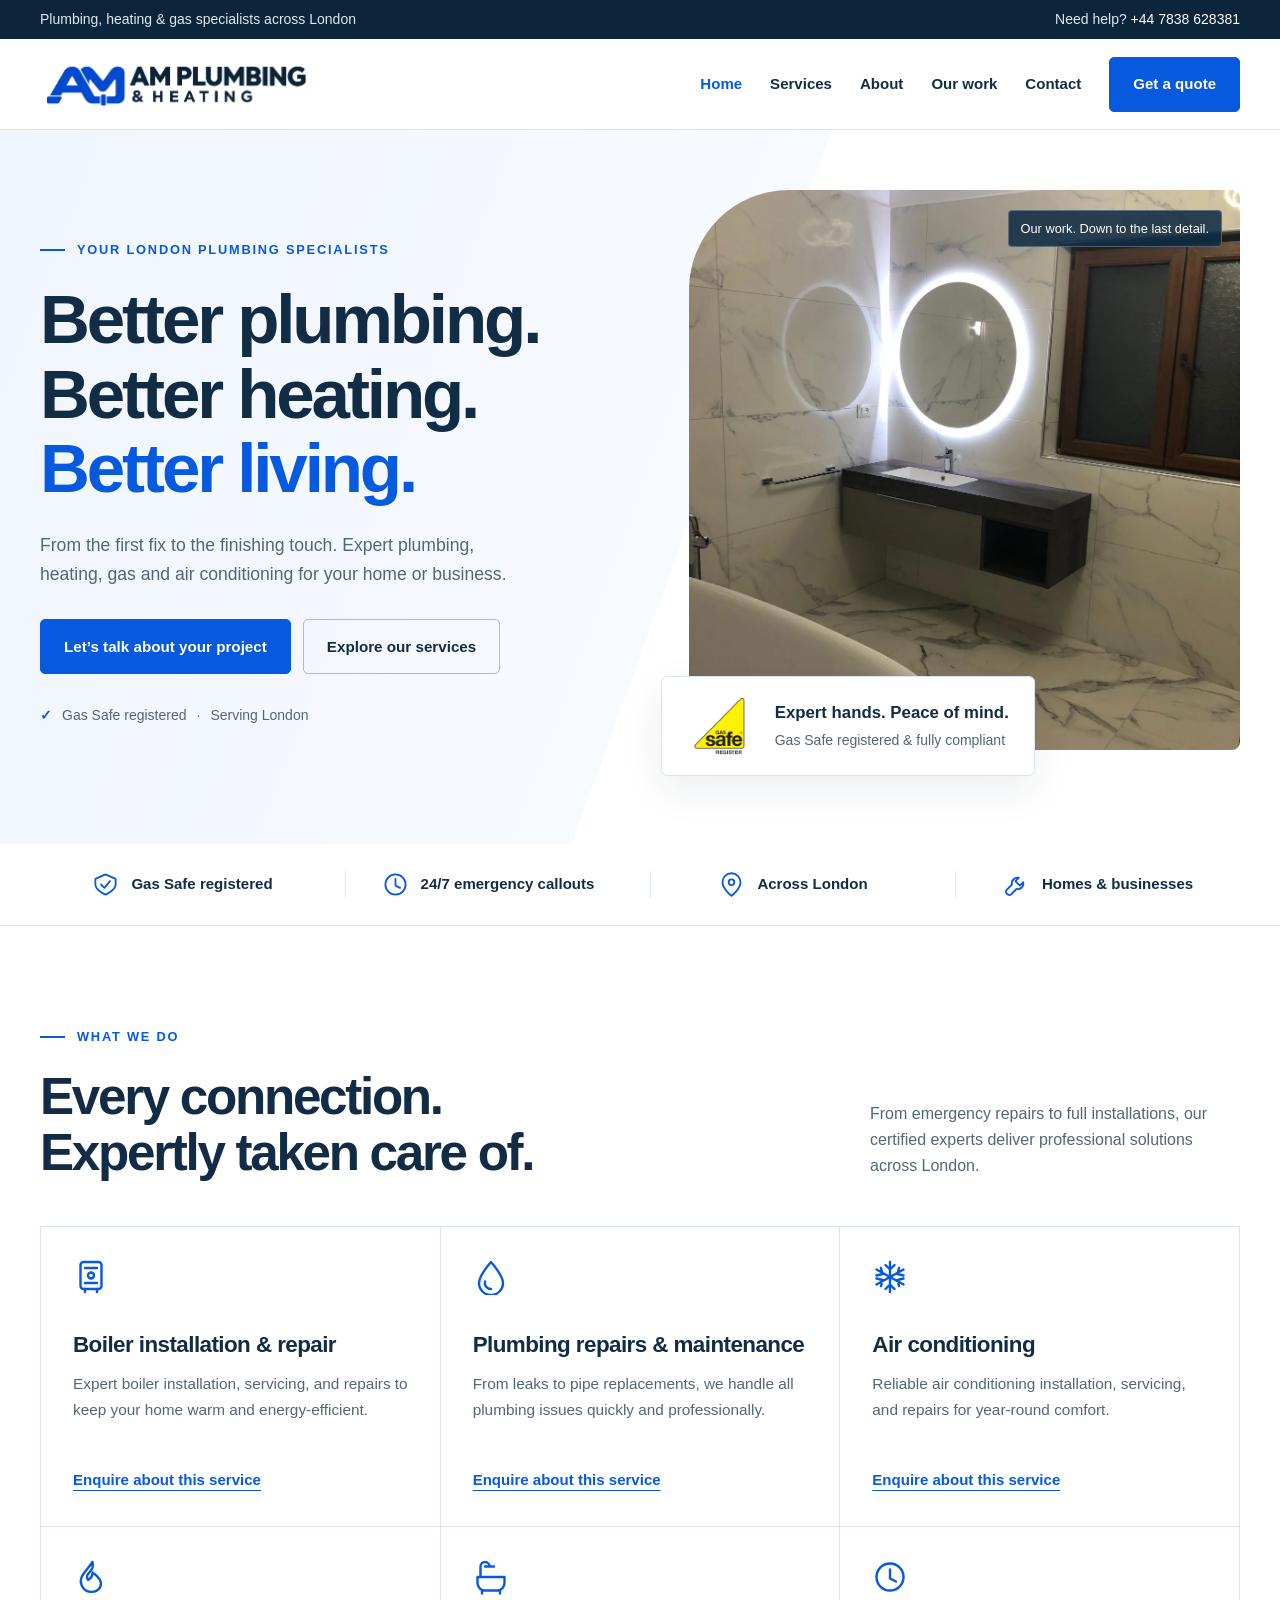
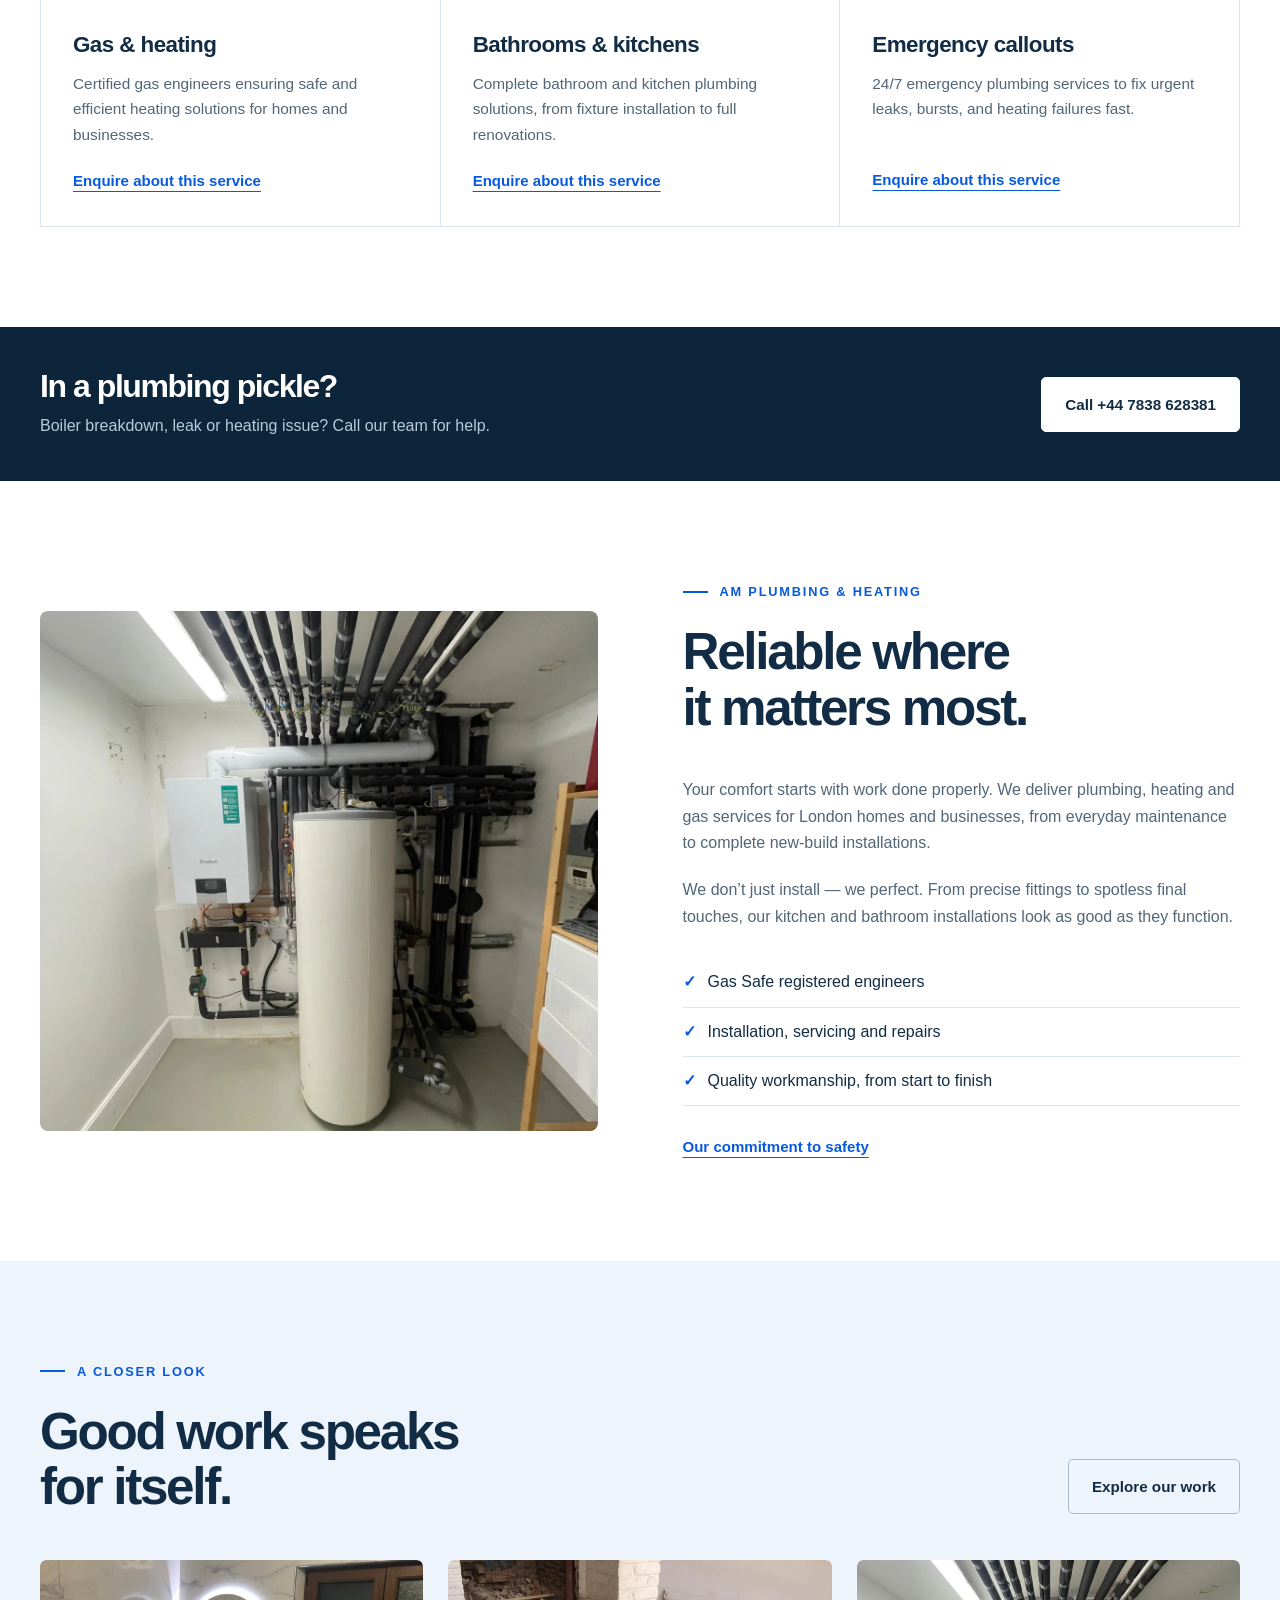
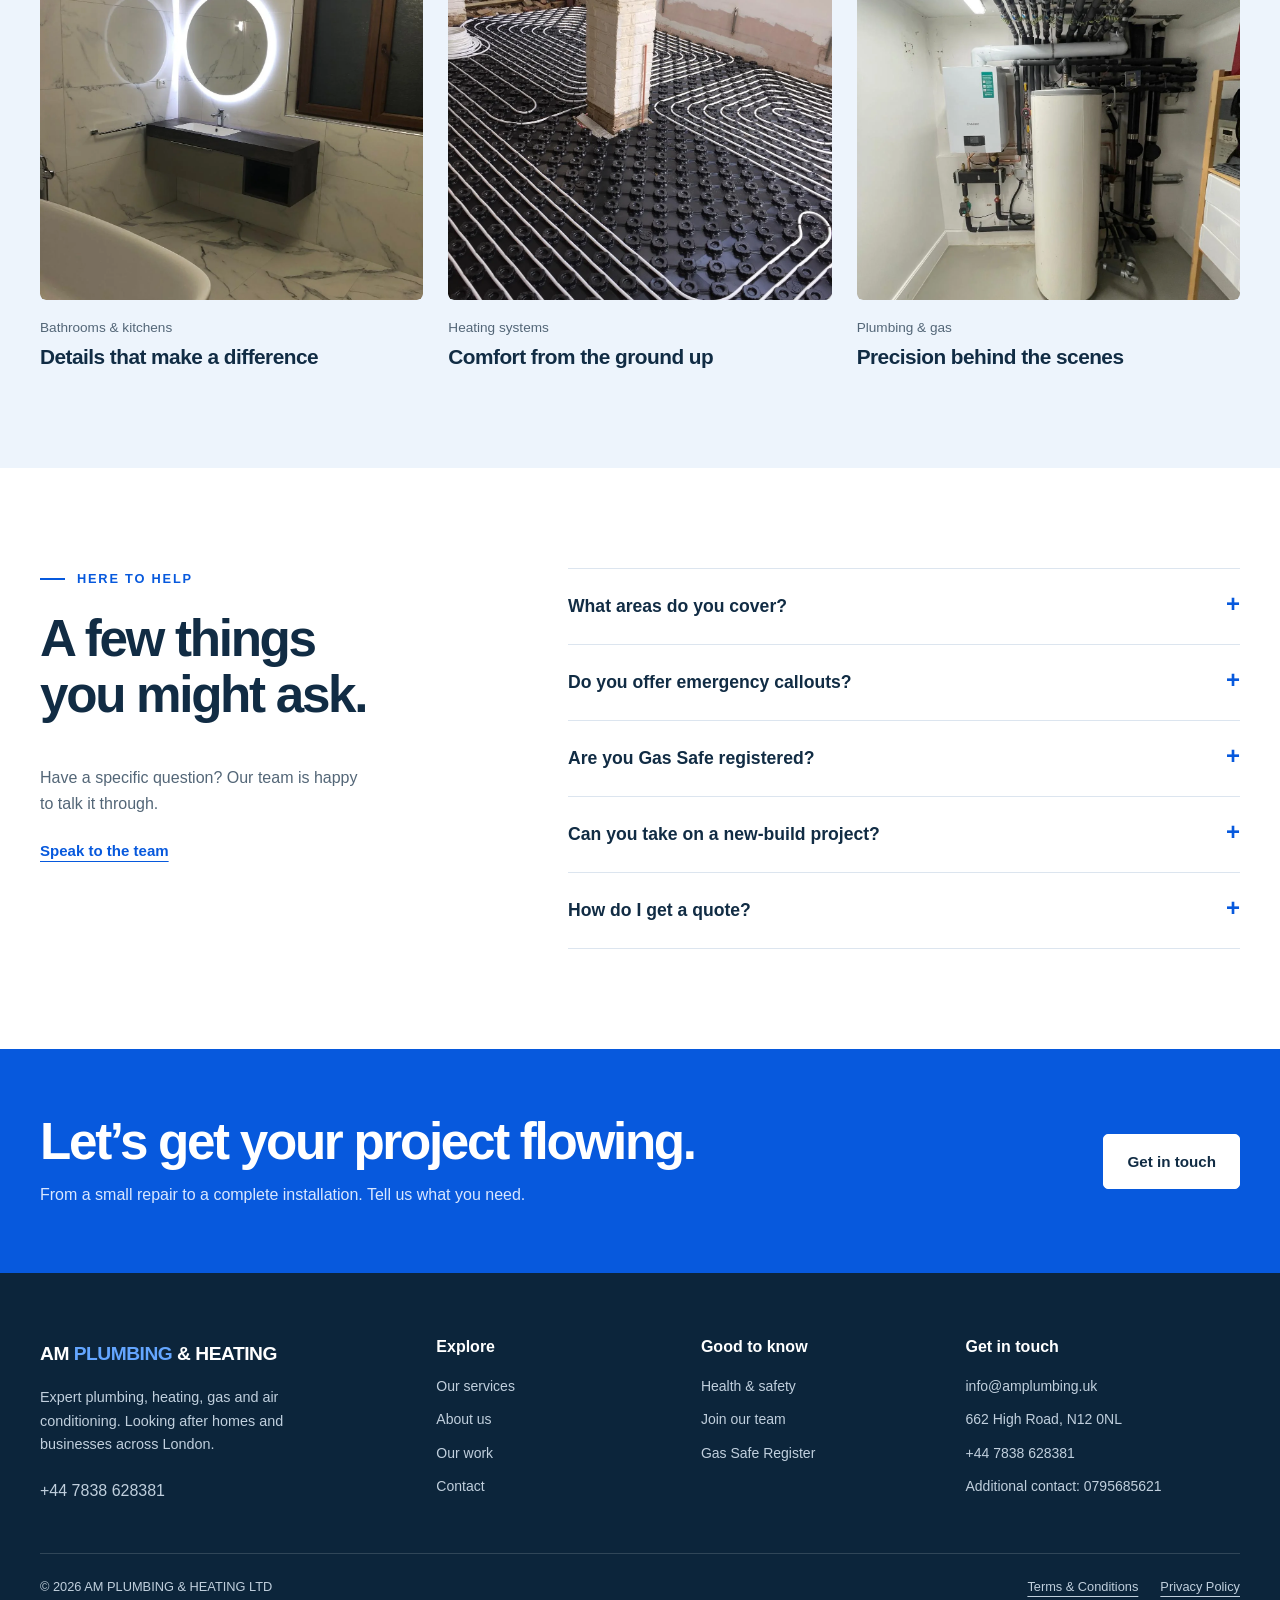
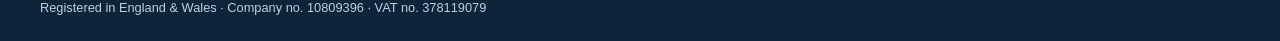
==== commit 9c9a162d: "Rebuild static site; add trade Terms & Conditions v2 and expanded Privacy Policy - Static GitHub Pag" ====
--- a/index.html
+++ b/index.html
@@ -1,1783 +1,8 @@
 <!DOCTYPE html>
-<html style="font-size: 16px;" lang="en"><head>
-    <meta name="viewport" content="width=device-width, initial-scale=1.0">
-    <meta charset="utf-8">
-    <meta name="keywords" content="Key Features, Design Perfection, Business Center">
-    <meta name="description" content="">
-    <title>Home</title>
-    <link rel="stylesheet" href="nicepage.css" media="screen">
-<link rel="stylesheet" href="index.css" media="screen">
-    <script class="u-script" type="text/javascript" src="jquery.js" defer=""></script>
-    <script class="u-script" type="text/javascript" src="nicepage.js" defer=""></script>
-    <meta name="generator" content="Nicepage 7.13.0, nicepage.com">
-    <meta name="referrer" content="origin">
-    
-    
-    
-    
-    
-    
-    
-    
-    
-    
-    
-    <link id="u-page-google-font" rel="stylesheet" href="https://fonts.googleapis.com/css2?display=swap&amp;family=Roboto:ital,wght@0,100;0,200;0,300;0,400;0,500;0,600;0,700;0,800;0,900;1,100;1,200;1,300;1,400;1,500;1,600;1,700;1,800;1,900&amp;family=Open+Sans:ital,wght@0,300;0,400;0,500;0,600;0,700;0,800;1,300;1,400;1,500;1,600;1,700;1,800&amp;family=Merriweather:ital,wght@0,300;0,400;0,500;0,600;0,700;0,800;0,900;1,300;1,400;1,500;1,600;1,700;1,800;1,900">
-    <script type="application/ld+json">{
-		"@context": "http://schema.org",
-		"@type": "Organization",
-		"name": "AM Plumbers",
-		"logo": "images/AMPLUMBING-LOGO-2.png"
-}</script>
-    <meta name="theme-color" content="#055c9d">
-    <meta property="og:title" content="Home">
-    <meta property="og:description" content="">
-    <meta property="og:type" content="website">
-  <meta name="referrer" content="origin"><script>
-    window.recaptchaRenderedV2 = false;
-    window.recaptchaFallback = false;
-    window.recaptchaSiteKeyV2 = '';
-
-    function gdprConfirmed() {
-        return true;
-    }
-
-    function dynamicLoadScript() {
-        var script = document.createElement('script');
-        script.src = 'https://www.google.com/recaptcha/enterprise.js?render=6LfAEe8qAAAAAEz_CjNAi_9IvV8XClCDUT2FNht_';
-        script.async = true;
-        script.onload = function () {
-            var event = new CustomEvent("recaptchaLoaded");
-            document.dispatchEvent(event);
-        };
-        document.body.appendChild(script);
-    }
-
-    function showRecaptchaError(error) {
-        error = error || '';
-        var formError = document.querySelector('.u-form-send-error');
-
-        if (formError) {
-            formError.innerText = 'Site Owner Error: ' + error.replace(/:[\s\S]*/, '');
-            formError.style.display = 'block';
-        }
-
-        console.error('Error in grecaptcha: ', error);
-    }
-
-    document.addEventListener('DOMContentLoaded', function () {
-        var confirmButtons = document.querySelectorAll('.u-cookies-consent .u-button-confirm');
-        confirmButtons.forEach(function (button) {
-            button.onclick = dynamicLoadScript;
-        });
-    });
-    </script>
-
-    <script>
-        document.addEventListener("DOMContentLoaded", function(){
-            if (!gdprConfirmed()) {
-                return;
-            }
-            dynamicLoadScript();
-        });
-    </script>
-
-    <script>
-        document.addEventListener("recaptchaLoaded", function() {
-            if (!gdprConfirmed()) {
-                return;
-            }
-
-            (function (grecaptcha, sitekey, actions) {
-                var recaptcha = {
-                    execute: function (action, submitFormCb) {
-                        if (typeof grecaptcha === 'undefined' || typeof grecaptcha.execute !== 'function') {
-                            showRecaptchaError('reCAPTCHA script failed to load.');
-                            return;
-                        }
-
-                        try {
-                            grecaptcha.execute(sitekey, {action: action}).then((token) => {
-                                if (!token) {
-                                    throw new Error('Empty token received from reCAPTCHA');
-                                }
-
-                                var forms = document.getElementsByTagName('form');
-
-                                for (var i = 0; i < forms.length; i++) {
-                                    var response = forms[i].querySelector('[name="recaptchaResponse"]');
-
-                                    if (!response) {
-                                        response = document.createElement('input');
-                                        response.setAttribute('type', 'hidden');
-                                        response.setAttribute('name', 'recaptchaResponse');
-                                        forms[i].appendChild(response);
-                                    }
-
-                                    response.value = token;
-                                }
-
-                                submitFormCb();
-                            }).catch((e) => {
-                                showRecaptchaError(e.message);
-                            });
-                        } catch (e) {
-                            showRecaptchaError(e.message);
-                        }
-                    },
-
-                    executeContact: function (submitFormCb) {
-                        recaptcha.execute(actions['contact'], submitFormCb);
-                    }
-                };
-
-                window.recaptchaObject = recaptcha;
-                window.grecaptchaObject = grecaptcha;
-            })(
-                
-                grecaptcha.enterprise,
-                '6LfAEe8qAAAAAEz_CjNAi_9IvV8XClCDUT2FNht_',
-                {'contact': 'contact'}
-            );
-        });
-    </script>
-
-    <script>
-    window.showRecaptchaV2 = function (form) {
-        if (!form || !form.length) {
-            return;
-        }
-        if (typeof window.grecaptchaObject === 'undefined' || !window.grecaptchaObject) {
-            return;
-        }
-
-        const formEl = form[0];
-
-        let container = document.getElementById('recaptcha-v2-container');
-        if (!container) {
-            container = document.createElement('div');
-            container.id = 'recaptcha-v2-container';
-            formEl.parentElement.appendChild(container);
-        }
-
-        let tokenReceived = false;
-        let timeoutHandle;
-
-        if (window.recaptchaRenderedV2 === false || typeof window.recaptchaRenderedV2 === 'undefined') {
-            window.recaptchaRenderedV2 = window.grecaptchaObject.render('recaptcha-v2-container', {
-                'sitekey': window.recaptchaSiteKeyV2,
-                'size': 'invisible',
-                'callback': function (token) {
-                    clearTimeout(timeoutHandle);
-
-                    if (!token) {
-                        showRecaptchaError('reCAPTCHA v2 token was empty. Please try again.');
-                        return;
-                    }
-
-                    tokenReceived = true;
-
-                    let recaptchaResponseV2 = formEl.querySelector('input[name="recaptchaResponseV2"]');
-
-                    if (!recaptchaResponseV2) {
-                        recaptchaResponseV2 = document.createElement('input');
-                        recaptchaResponseV2.type = 'hidden';
-                        recaptchaResponseV2.name = 'recaptchaResponseV2';
-                        formEl.appendChild(recaptchaResponseV2);
-                    }
-
-                    recaptchaResponseV2.value = token;
-
-                    if (window.recaptchaSiteKeyV2) {
-                        let siteKeyInput = formEl.querySelector('input[name="siteKey"]');
-
-                        if (siteKeyInput) {
-                            siteKeyInput.value = window.recaptchaSiteKeyV2;
-                        }
-                    }
-
-                    document.querySelectorAll('.u-form-send-error').forEach(el => {
-                        el.style.display = 'none';
-                    });
-
-                    const event = new CustomEvent('submit', {
-                        detail: { recaptchaPassed: true },
-                        bubbles: true,
-                        cancelable: true,
-                    });
-
-                    formEl.dispatchEvent(event);
-                },
-                'error-callback': function () {
-                    clearTimeout(timeoutHandle);
-                    showRecaptchaError('reCAPTCHA v2 error. Please try again.');
-                },
-                'expired-callback': function () {
-                    clearTimeout(timeoutHandle);
-                }
-            });
-
-            window.grecaptchaObject.reset(window.recaptchaRenderedV2);
-
-            setTimeout(() => {
-                window.grecaptchaObject.execute(window.recaptchaRenderedV2);
-            }, 300);
-
-            timeoutHandle = setTimeout(function () {
-                if (!tokenReceived) {
-                    showRecaptchaError('The Contact Form could not be submitted because Google reCAPTCHA v3 detected unusual activity from your connection. Please try again later, or complete the reCAPTCHA v2 challenge if it appears.');
-                }
-            }, 120000);
-        } else {
-            window.grecaptchaObject.reset(window.recaptchaRenderedV2);
-
-            setTimeout(() => {
-                window.grecaptchaObject.execute(window.recaptchaRenderedV2);
-            }, 300);
-        }
-    };
-    </script>
-<meta data-intl-tel-input-cdn-path="intlTelInput/"></head>
-  <body data-home-page="Home.html" data-home-page-title="Home" data-path-to-root="./" data-include-products="false" class="u-body u-overlap u-overlap-contrast u-overlap-transparent u-xl-mode" data-lang="en"><header class="u-clearfix u-gradient u-header u-sticky u-sticky-487a u-header" id="header"><div class="u-clearfix u-sheet u-valign-middle-lg u-valign-middle-xl u-sheet-1">
-        <a href="#" class="u-image u-logo u-image-1" data-image-width="500" data-image-height="150">
-          <img class="u-logo-image u-logo-image-1" src="images/AMPLUMBING-LOGO-2.png">
-        </a>
-        <nav class="u-menu u-menu-one-level u-offcanvas u-menu-1" data-responsive-from="MD">
-          <div class="menu-collapse" style="font-size: 1rem; letter-spacing: 0px;">
-            <a class="u-button-style u-custom-left-right-menu-spacing u-custom-padding-bottom u-custom-top-bottom-menu-spacing u-hamburger-link u-nav-link u-text-active-palette-1-base u-text-hover-palette-2-base" href="#">
-              <svg class="u-svg-link" viewBox="0 0 24 24"><use xmlns:xlink="http://www.w3.org/1999/xlink" xlink:href="#menu-hamburger"></use></svg>
-              <svg class="u-svg-content" version="1.1" id="menu-hamburger" viewBox="0 0 16 16" x="0px" y="0px" xmlns:xlink="http://www.w3.org/1999/xlink" xmlns="http://www.w3.org/2000/svg"><g><rect y="1" width="16" height="2"></rect><rect y="7" width="16" height="2"></rect><rect y="13" width="16" height="2"></rect>
-</g></svg>
-            </a>
-          </div>
-          <div class="u-custom-menu u-nav-container">
-            <ul class="u-nav u-unstyled u-nav-1"><li class="u-nav-item"><a class="u-button-style u-nav-link u-text-active-palette-1-base u-text-hover-palette-2-base" href="./" style="padding: 10px 20px;">Home</a>
-</li><li class="u-nav-item"><a class="u-button-style u-nav-link u-text-active-palette-1-base u-text-hover-palette-2-base" href="Health-and-Safety.html" style="padding: 10px 20px;">About</a>
-</li><li class="u-nav-item"><a class="u-button-style u-nav-link u-text-active-palette-1-base u-text-hover-palette-2-base" href="Our-Work.html" style="padding: 10px 20px;">Projects</a>
-</li><li class="u-nav-item"><a class="u-button-style u-nav-link u-text-active-palette-1-base u-text-hover-palette-2-base" href="Contact.html" style="padding: 10px 20px;">Contact</a>
-</li></ul>
-          </div>
-          <div class="u-custom-menu u-nav-container-collapse">
-            <div class="u-black u-container-style u-inner-container-layout u-opacity u-opacity-95 u-sidenav">
-              <div class="u-inner-container-layout u-sidenav-overflow">
-                <div class="u-menu-close"></div>
-                <ul class="u-align-center u-nav u-popupmenu-items u-unstyled u-nav-2"><li class="u-nav-item"><a class="u-button-style u-nav-link" href="./">Home</a>
-</li><li class="u-nav-item"><a class="u-button-style u-nav-link" href="Health-and-Safety.html">About</a>
-</li><li class="u-nav-item"><a class="u-button-style u-nav-link" href="Our-Work.html">Projects</a>
-</li><li class="u-nav-item"><a class="u-button-style u-nav-link" href="Contact.html">Contact</a>
-</li></ul>
-              </div>
-            </div>
-            <div class="u-black u-menu-overlay u-opacity u-opacity-70"></div>
-          </div>
-          <style class="menu-style">@media (max-width: 939px) {
-                    [data-responsive-from="MD"] .u-nav-container {
-                        display: none;
-                    }
-                    [data-responsive-from="MD"] .menu-collapse {
-                        display: block;
-                    }
-                }</style>
-        </nav>
-        <a href="tel:+447838628381" class="u-align-center u-btn u-btn-round u-button-style u-hover-palette-1-dark-1 u-palette-1-base u-radius u-text-active-white u-btn-1"><span class="u-icon u-icon-1"><svg class="u-svg-content" viewBox="0 0 891.024 891.024" style="width: 1em; height: 1em;"><g><path d="M2.8,180.875c46.6,134,144.7,286.2,282.9,424.399c138.2,138.2,290.4,236.301,424.4,282.9c18.2,6.3,38.3,1.8,52-11.8
-		l92.7-92.7l21.6-21.6c19.5-19.5,19.5-51.2,0-70.7l-143.5-143.4c-19.5-19.5-51.2-19.5-70.7,0l-38.899,38.9
-		c-20.2,20.2-52.4,22.2-75,4.6c-44.7-34.8-89-73.899-131.9-116.8c-42.9-42.9-82-87.2-116.8-131.9c-17.601-22.6-15.601-54.7,4.6-75
-		l38.9-38.9c19.5-19.5,19.5-51.2,0-70.7l-143.5-143.5c-19.5-19.5-51.2-19.5-70.7,0l-21.6,21.6l-92.7,92.7
-		C1,142.575-3.5,162.675,2.8,180.875z"></path>
-</g></svg></span>
-          <br>
-        </a>
-      </div></header>
-    <section class="skrollable u-clearfix u-container-align-center u-parallax u-shading u-uploaded-video u-video u-section-1" id="sec-dd91" data-image-width="1600" data-image-height="1200">
-      <div class="u-background-video u-expanded" style="">
-        <div class="embed-responsive">
-          <video class="embed-responsive-item" data-autoplay="1" loop="" muted="1" autoplay="autoplay" playsinline="">
-            <source src="files/AMPLUMBING-HEROVIDEO-1.mp4" type="video/mp4">
-            <p>Your browser does not support HTML5 video.</p>
-          </video>
-        </div>
-        <div class="u-video-shading" style="background-image: linear-gradient(90deg, rgba(26,26,26,0.5), rgba(5,92,157,0.5));"></div>
-      </div>
-      <div class="u-clearfix u-sheet u-sheet-1">
-        <div class="GLASS u-align-center u-border-1 u-border-no-left u-border-no-right u-border-white u-container-align-center u-container-style u-expanded-width-sm u-expanded-width-xs u-group u-radius u-shading u-shape-round u-group-1">
-          <div class="u-container-layout u-container-layout-1">
-            <p class="u-align-center u-custom-font u-font-merriweather u-large-text u-text u-text-palette-1-light-3 u-text-variant u-text-1"> Expert Plumbing, Heating &amp; Gas Services in London</p><span class="infinite u-align-center u-file-icon u-icon u-text-palette-2-base u-icon-1" data-animation-name="wobble" data-animation-duration="1000" data-animation-delay="0" data-animation-direction=""><img src="images/32195-211f30e0.png" alt=""></span>
-          </div>
-        </div>
-      </div>
-    </section>
-    <section class="u-clearfix u-section-2" id="sec-fb9e">
-      <div class="u-clearfix u-sheet u-sheet-1">
-        <div class="data-layout-selected u-clearfix u-expanded-width u-gutter-10 u-layout-wrap u-layout-wrap-1">
-          <div class="u-layout" style="">
-            <div class="u-layout-row" style="">
-              <div class="u-align-left u-container-align-left u-container-style u-layout-cell u-left-cell u-size-30 u-size-xs-60 u-layout-cell-1" src="">
-                <div class="u-container-layout u-container-layout-1">
-                  <h2 class="u-text u-text-default u-text-1"><span style="font-weight: 300;"> Stay in&nbsp;</span><span style="font-weight: 900;" class="u-text-palette-2-base">Control</span>
-                  </h2>
-                  <p class="u-text u-text-2"> Stay in control of your comfort with our expert air conditioning services. Whether you need installation, maintenance, or repairs, our certified specialists ensure efficient and reliable climate control for your home or business in London. Enjoy energy-efficient cooling and heating all year round.</p>
-                  <a href="./#sec-3ad6" data-page-id="97517112" class="u-align-center u-border-none u-btn u-btn-round u-button-style u-palette-2-base u-radius u-btn-1">Explore Services </a>
-                </div>
-              </div>
-              <div class="u-align-center u-container-align-center u-container-style u-image u-image-round u-layout-cell u-radius u-right-cell u-size-30 u-size-xs-60 u-image-1" src="" data-image-width="1200" data-image-height="1600">
-                <div class="u-container-layout u-valign-middle u-container-layout-2" src=""></div>
-              </div>
-            </div>
-          </div>
-        </div>
-      </div>
-    </section>
-    <section class="u-clearfix u-palette-1-base u-section-3" id="carousel_0960">
-      <div class="u-clearfix u-sheet u-sheet-1">
-        <div class="data-layout-selected u-clearfix u-expanded-width u-gutter-10 u-layout-wrap u-layout-wrap-1">
-          <div class="u-layout" style="">
-            <div class="u-layout-row" style="">
-              <div class="u-align-center u-container-align-center u-container-style u-image u-image-round u-layout-cell u-radius u-right-cell u-size-30 u-size-xs-60 u-image-1" src="" data-image-width="1200" data-image-height="1600">
-                <div class="u-container-layout u-valign-middle u-container-layout-1" src=""></div>
-              </div>
-              <div class="u-container-style u-layout-cell u-left-cell u-size-30 u-size-xs-60 u-layout-cell-2" src="">
-                <div class="u-container-layout u-valign-middle u-container-layout-2">
-                  <h2 class="u-align-left u-text u-text-default u-text-1"> In a Plumbing <span style="font-weight: 700;">Pickle</span>?
-                  </h2>
-                  <p class="u-align-left u-text u-text-2"> Got a boiler breakdown, leak, or heating issue?&nbsp;<br>Our certified specialists are just a call away. Whether it's an emergency fix or routine maintenance, we’ll sort it fast.&nbsp;<br>
-                    <br>Click the button to&nbsp;<span style="font-weight: 500;">call now!</span>
-                  </p>
-                  <a href="tel:+44 7838 628381" class="u-align-center u-border-none u-btn u-btn-round u-button-style u-palette-2-base u-radius u-btn-1"><span class="u-file-icon u-icon u-text-white u-icon-1"><img src="images/1257-846fd2c8.png" alt=""></span>&nbsp;Call Now
-                  </a>
-                </div>
-              </div>
-            </div>
-          </div>
-        </div>
-      </div>
-    </section>
-    <section class="u-clearfix u-palette-1-light-3 u-section-4" id="sec-3ad6">
-      <div class="u-clearfix u-sheet u-valign-middle u-sheet-1">
-        <h2 class="u-align-center u-text u-text-default u-text-1"><span style="font-weight: 700;">Reliable </span><span style="font-weight: 500;">Plumbing, Heating &amp; Gas Services in London</span>
-        </h2>
-        <p class="u-align-center u-text u-text-2"> From emergency repairs to full installations, our certified experts deliver top-quality plumbing, heating, and gas services across London. Explore our range of professional solutions.</p>
-        <div class="u-expanded-width u-list u-list-1">
-          <div class="u-repeater u-repeater-1">
-            <div class="u-align-center u-container-align-center u-container-align-center-xs u-container-style u-list-item u-radius u-repeater-item u-shape-round u-white u-list-item-1">
-              <div class="u-container-layout u-similar-container u-container-layout-1"><span class="u-align-center-xs u-file-icon u-icon u-icon-circle u-palette-2-base u-text-white u-icon-1"><img src="images/1633308-14e0cf7a.png" alt=""></span>
-                <h5 class="u-align-center-xs u-text u-text-palette-2-base u-text-3">BOILER </h5>
-                <h6 class="u-align-center u-text u-text-default-xs u-text-4"> Installation &amp; Repair</h6>
-                <p class="u-align-center-xs u-text u-text-5"> Expert boiler installation, servicing, and repairs to keep your home warm and energy-efficient.</p>
-              </div>
-            </div>
-            <div class="u-align-center u-container-align-center u-container-align-center-xs u-container-style u-list-item u-radius u-repeater-item u-shape-round u-white u-list-item-2">
-              <div class="u-container-layout u-similar-container u-container-layout-2"><span class="u-align-center-xs u-file-icon u-icon u-icon-circle u-palette-2-base u-text-white u-icon-2"><img src="images/2443798-0fd87598.png" alt=""></span>
-                <h5 class="u-align-center-xs u-text u-text-palette-2-base u-text-6">PLUMBING</h5>
-                <h6 class="u-align-center u-text u-text-default-xs u-text-7"> Repairs &amp; Maintenance </h6>
-                <p class="u-align-center-xs u-text u-text-8"> From leaks to pipe replacements, we handle all plumbing issues quickly and professionally.</p>
-              </div>
-            </div>
-            <div class="u-align-center u-container-align-center u-container-align-center-xs u-container-style u-list-item u-radius u-repeater-item u-shape-round u-white u-list-item-3">
-              <div class="u-container-layout u-similar-container u-container-layout-3"><span class="u-align-center-xs u-file-icon u-icon u-icon-circle u-palette-2-base u-text-white u-icon-3"><img src="images/2079414-175506b3.png" alt=""></span>
-                <h5 class="u-align-center-xs u-text u-text-palette-2-base u-text-9">AC</h5>
-                <h6 class="u-align-center u-text u-text-default-xs u-text-10"> Air Conditioning Services</h6>
-                <p class="u-align-center-xs u-text u-text-11"> Reliable air conditioning installation, servicing, and repairs for year-round comfort.</p>
-              </div>
-            </div>
-            <div class="u-align-center u-container-align-center u-container-align-center-xs u-container-style u-list-item u-radius u-repeater-item u-shape-round u-white u-list-item-4">
-              <div class="u-container-layout u-similar-container u-container-layout-4"><span class="u-align-center-xs u-file-icon u-icon u-icon-circle u-palette-2-base u-text-white u-icon-4"><img src="images/2010773-44ec0f90.png" alt=""></span>
-                <h5 class="u-align-center-xs u-text u-text-palette-2-base u-text-12">GAS</h5>
-                <h6 class="u-align-center u-text u-text-default-xs u-text-13"> &amp; Heating Services</h6>
-                <p class="u-align-center-xs u-text u-text-14"> Certified gas engineers ensuring safe and efficient heating solutions for homes and businesses.</p>
-              </div>
-            </div>
-            <div class="u-align-center u-container-align-center u-container-align-center-xs u-container-style u-list-item u-radius u-repeater-item u-shape-round u-white u-list-item-5">
-              <div class="u-container-layout u-similar-container u-container-layout-5"><span class="u-align-center-xs u-file-icon u-icon u-icon-circle u-palette-2-base u-text-white u-icon-5"><img src="images/3135085-3ba70ddc.png" alt=""></span>
-                <h5 class="u-align-center-xs u-text u-text-palette-2-base u-text-15">NEW BUILD</h5>
-                <h6 class="u-align-center u-text u-text-default-xs u-text-16"> Bathroom &amp; Kitchen Installations</h6>
-                <p class="u-align-center-xs u-text u-text-17"> Complete bathroom and kitchen plumbing solutions, from fixture installation to full renovations.</p>
-              </div>
-            </div>
-            <div class="u-align-center u-container-align-center u-container-align-center-xs u-container-style u-list-item u-radius u-repeater-item u-shape-round u-white u-list-item-6">
-              <div class="u-container-layout u-similar-container u-container-layout-6"><span class="u-align-center-xs u-file-icon u-icon u-icon-circle u-palette-2-base u-text-white u-icon-6"><img src="images/883396-922c62e0.png" alt=""></span>
-                <h5 class="u-align-center-xs u-text u-text-palette-2-base u-text-18">EMERGENCY </h5>
-                <h6 class="u-align-center u-text u-text-default-xs u-text-19"> Plumbing Callouts</h6>
-                <p class="u-align-center-xs u-text u-text-20"> 24/7 emergency plumbing services to fix urgent leaks, bursts, and heating failures fast.</p>
-              </div>
-            </div>
-          </div>
-        </div>
-      </div>
-    </section>
-    <section class="u-clearfix u-palette-3-base u-section-5" id="carousel_a9bb">
-      <div class="u-clearfix u-sheet u-valign-middle u-sheet-1">
-        <div class="data-layout-selected u-clearfix u-expanded-width u-gutter-10 u-layout-wrap u-layout-wrap-1">
-          <div class="u-layout" style="">
-            <div class="u-layout-row" style="">
-              <div class="u-container-align-left u-container-style u-layout-cell u-left-cell u-size-30 u-size-xs-60 u-layout-cell-1" src="">
-                <div class="u-container-layout u-container-layout-1">
-                  <h2 class="u-align-left u-text u-text-default u-text-1"><span style="font-weight: 900;">Gas Safe&nbsp;</span><span style="font-weight: 900;">Registered </span>&amp; Fully Compliant
-                  </h2>
-                  <p class="u-align-left u-text u-text-2"> Your safety is our priority. As Gas Safe registered engineers, we meet all legal requirements and industry standards for gas work, ensuring your home or business is safe and compliant. Trust us for expert, certified service every time.</p>
-                  <a href="https://www.gassaferegister.co.uk/businesscompetencies?ep=5T3yICJxSbfKANaXUW4ejbj9eci5EYzvJ1locUFusdUvBuIRWjDAtpxLViuNHXMPuPLFpoxoGaYIBh1%252bi%252fBFzYJz1b2ykDPNpamq97bxdNt6fWJkj6yOVBF72foirnXjuQz4TsInkJ4QZ5hhNoXWXfE91HJrjQifbsAXuxy0TPQ%253d&amp;cp=8dbTCMJeQPJDla%252btm2cGo8%252bi01PTwQzbkYbxy%252fRYuYffn1aRRqivaxqgxTjtyJxob9f5MkHZNAEZaQUzQERqLg%253d%253d&amp;backurl=%252fcheckbusinessresults%253fcp%253d8dbTCMJeQPJDla%2525252btm2cGo8%2525252bi01PTwQzbkYbxy%2525252fRYuYffn1aRRqivaxqgxTjtyJxob9f5MkHZNAEZaQUzQERqLg%2525253d%2525253d&amp;searchurl=%252Fcheckbusinessresults%253Fcp%253D8dbTCMJeQPJDla%2525252btm2cGo8%2525252bi01PTwQzbkYbxy%2525252fRYuYffn1aRRqivaxqgxTjtyJxob9f5MkHZNAEZaQUzQERqLg%2525253d%2525253d" class="u-border-2 u-border-grey-75 u-btn u-btn-round u-button-style u-custom-color-1 u-radius u-text-body-color u-btn-1"><span class="u-file-icon u-icon u-text-black"><img src="images/74474-9de186bf.png" alt=""></span>&nbsp;Go to Gas Safe
-                  </a>
-                </div>
-              </div>
-              <div class="u-align-center u-container-align-center u-container-style u-image u-image-round u-layout-cell u-radius u-right-cell u-size-30 u-size-xs-60 u-image-1" src="" data-image-width="900" data-image-height="1013">
-                <div class="u-container-layout u-valign-middle u-container-layout-2" src=""></div>
-              </div>
-            </div>
-          </div>
-        </div>
-      </div>
-    </section>
-    <section class="u-clearfix u-section-6" id="sec-979d">
-      <div class="u-clearfix u-sheet u-sheet-1">
-        <div class="data-layout-selected u-clearfix u-expanded-width u-gutter-10 u-layout-wrap u-layout-wrap-1">
-          <div class="u-layout" style="">
-            <div class="u-layout-row" style="">
-              <div class="u-container-style u-layout-cell u-left-cell u-size-30 u-size-xs-60 u-layout-cell-1" src="">
-                <div class="u-container-layout u-valign-middle u-container-layout-1">
-                  <h2 class="u-align-left u-text u-text-default u-text-1"><span style="font-weight: 900;">Flawless </span>Finishes
-                  </h2>
-                  <p class="u-align-left u-text u-text-2"> We don’t just install – we perfect. Our expert plumbing and installation services ensure seamless, high-quality finishes for your kitchen and bathroom. From precise fittings to spotless final touches, we deliver results that look as good as they function.</p>
-                  <a href="./#sec-05ae" data-page-id="97517112" class="u-align-center u-btn u-btn-round u-button-style u-radius u-btn-1">Get a Quote</a>
-                </div>
-              </div>
-              <div class="u-align-center u-container-align-center u-container-style u-image u-image-round u-layout-cell u-radius u-right-cell u-size-30 u-size-xs-60 u-image-1" src="" data-image-width="1200" data-image-height="1600">
-                <div class="u-container-layout u-valign-middle u-container-layout-2" src=""></div>
-              </div>
-            </div>
-          </div>
-        </div>
-      </div>
-    </section>
-    <section class="u-align-center u-clearfix u-container-align-center u-palette-1-base u-section-7" id="sec-779a">
-      <div class="u-clearfix u-sheet u-sheet-1">
-        <h2 class="u-text u-text-default u-text-1"> See Our Work – <span style="font-weight: 900;">Quality You Can Trust</span>
-        </h2>
-        <p class="u-text u-text-2"> Browse our project gallery and see the exceptional plumbing, heating, and installation work we’ve completed. From stunning bathroom renovations to seamless kitchen fittings, our craftsmanship speaks for itself.</p>
-        <a href="Our-Work.html" data-page-id="2261407535" class="u-border-none u-btn u-btn-round u-button-style u-radius u-white u-btn-1" title="Our Work"><span class="u-file-icon u-icon"><img src="images/59385-25.png" alt=""></span>&nbsp;​Explore Our Work
-        </a>
-      </div>
-    </section>
-    <section class="u-align-center u-clearfix u-container-align-center u-palette-2-base u-section-8" id="sec-05ae">
-      <div class="u-clearfix u-sheet u-sheet-1">
-        <div class="data-layout-selected u-clearfix u-expanded-width u-gutter-10 u-layout-wrap u-layout-wrap-1">
-          <div class="u-gutter-0 u-layout">
-            <div class="u-layout-row">
-              <div class="u-size-30">
-                <div class="u-layout-col">
-                  <div class="u-align-left u-container-align-left u-container-style u-layout-cell u-left-cell u-size-30 u-layout-cell-1">
-                    <div class="u-container-layout u-container-layout-1">
-                      <h2 class="u-text u-text-1">Get a Quote</h2>
-                      <p class="u-text u-text-2">662 High Road, n12 0NL</p>
-                      <p class="u-text u-text-3">0795685621</p>
-                      <p class="u-text u-text-4">info@amplumbing.uk</p>
-                    </div>
-                  </div>
-                  <div class="u-align-left u-container-align-left u-container-style u-layout-cell u-left-cell u-size-30 u-layout-cell-2">
-                    <div class="u-container-layout u-container-layout-2">
-                      <div class="u-align-center u-form u-form-1">
-                        <form action="https://forms.nicepagesrv.com/v2/form/process" class="u-clearfix u-form-spacing-10 u-form-vertical u-inner-form" style="padding: 0px;" source="email" name="form-5">
-                          <div class="u-form-group u-form-name u-form-partition-factor-2 u-label-none u-form-group-1">
-                            <label for="first-name-ef83" class="u-label">First Name</label>
-                            <input type="text" placeholder="Enter your First Name" id="first-name-ef83" name="name-1" class="u-input u-input-rectangle u-radius u-input-1" required="">
-                          </div>
-                          <div class="u-form-group u-form-name u-form-partition-factor-2 u-label-none u-form-group-2">
-                            <label for="last-name-ef83" class="u-label">Last Name</label>
-                            <input type="text" placeholder="Enter your Last Name" id="last-name-ef83" name="name-2" class="u-input u-input-rectangle u-radius u-input-2" required="">
-                          </div>
-                          <div class="u-form-group u-form-name u-label-none">
-                            <label for="name-5359" class="u-label">Name</label>
-                            <input type="text" placeholder="Post Code" id="name-5359" name="PostCode" class="u-input u-input-rectangle u-radius u-input-3" required="">
-                          </div>
-                          <div class="u-form-email u-form-group u-label-none">
-                            <label for="email-5359" class="u-label">Email</label>
-                            <input type="email" placeholder="Email" id="email-5359" name="email" class="u-input u-input-rectangle u-radius u-input-4" required="">
-                          </div>
-                          <div class="u-form-group u-form-phone u-label-none u-form-group-5">
-                            <label for="phone-ff99" class="u-label">Phone</label>
-                            <div class="iti iti--allow-dropdown">
-                              <div class="iti__flag-container">
-                                <div class="iti__selected-flag" role="combobox" aria-controls="iti-1__country-listbox" aria-owns="iti-1__country-listbox" aria-expanded="false" tabindex="0" title="United Kingdom: +44" aria-activedescendant="iti-1__item-gb-preferred">
-                                  <div class="iti__flag iti__gb"></div>
-                                  <div class="iti__arrow"></div>
-                                </div>
-                                <ul class="iti__country-list iti__hide iti__np_editor__hide" id="iti-1__country-listbox" role="listbox" aria-label="List of countries">
-                                  <li class="iti__country iti__preferred" id="iti-1__item-us-preferred" role="option" data-country-code="us">
-                                    <div class="iti__flag-box">
-                                      <div class="iti__flag iti__us"></div>
-                                    </div><span class="iti__country-name">United States</span><span class="iti__dial-code">+1</span>
-                                  </li>
-                                  <li class="iti__active iti__country iti__preferred" id="iti-1__item-gb-preferred" role="option" data-country-code="gb">
-                                    <div class="iti__flag-box">
-                                      <div class="iti__flag iti__gb"></div>
-                                    </div><span class="iti__country-name">United Kingdom</span><span class="iti__dial-code">+44</span>
-                                  </li>
-                                  <li class="iti__divider" role="separator" aria-disabled="true"></li>
-                                  <li class="iti__country iti__standard" id="iti-1__item-af" role="option" data-country-code="af">
-                                    <div class="iti__flag-box">
-                                      <div class="iti__af iti__flag"></div>
-                                    </div><span class="iti__country-name">Afghanistan (‫افغانستان‬‎)</span><span class="iti__dial-code">+93</span>
-                                  </li>
-                                  <li class="iti__country iti__standard" id="iti-1__item-al" role="option" data-country-code="al">
-                                    <div class="iti__flag-box">
-                                      <div class="iti__al iti__flag"></div>
-                                    </div><span class="iti__country-name">Albania (Shqipëri)</span><span class="iti__dial-code">+355</span>
-                                  </li>
-                                  <li class="iti__country iti__standard" id="iti-1__item-dz" role="option" data-country-code="dz">
-                                    <div class="iti__flag-box">
-                                      <div class="iti__dz iti__flag"></div>
-                                    </div><span class="iti__country-name">Algeria (‫الجزائر‬‎)</span><span class="iti__dial-code">+213</span>
-                                  </li>
-                                  <li class="iti__country iti__standard" id="iti-1__item-as" role="option" data-country-code="as">
-                                    <div class="iti__flag-box">
-                                      <div class="iti__as iti__flag"></div>
-                                    </div><span class="iti__country-name">American Samoa</span><span class="iti__dial-code">+1</span>
-                                  </li>
-                                  <li class="iti__country iti__standard" id="iti-1__item-ad" role="option" data-country-code="ad">
-                                    <div class="iti__flag-box">
-                                      <div class="iti__ad iti__flag"></div>
-                                    </div><span class="iti__country-name">Andorra</span><span class="iti__dial-code">+376</span>
-                                  </li>
-                                  <li class="iti__country iti__standard" id="iti-1__item-ao" role="option" data-country-code="ao">
-                                    <div class="iti__flag-box">
-                                      <div class="iti__ao iti__flag"></div>
-                                    </div><span class="iti__country-name">Angola</span><span class="iti__dial-code">+244</span>
-                                  </li>
-                                  <li class="iti__country iti__standard" id="iti-1__item-ai" role="option" data-country-code="ai">
-                                    <div class="iti__flag-box">
-                                      <div class="iti__ai iti__flag"></div>
-                                    </div><span class="iti__country-name">Anguilla</span><span class="iti__dial-code">+1</span>
-                                  </li>
-                                  <li class="iti__country iti__standard" id="iti-1__item-ag" role="option" data-country-code="ag">
-                                    <div class="iti__flag-box">
-                                      <div class="iti__ag iti__flag"></div>
-                                    </div><span class="iti__country-name">Antigua and Barbuda</span><span class="iti__dial-code">+1</span>
-                                  </li>
-                                  <li class="iti__country iti__standard" id="iti-1__item-ar" role="option" data-country-code="ar">
-                                    <div class="iti__flag-box">
-                                      <div class="iti__ar iti__flag"></div>
-                                    </div><span class="iti__country-name">Argentina</span><span class="iti__dial-code">+54</span>
-                                  </li>
-                                  <li class="iti__country iti__standard" id="iti-1__item-am" role="option" data-country-code="am">
-                                    <div class="iti__flag-box">
-                                      <div class="iti__am iti__flag"></div>
-                                    </div><span class="iti__country-name">Armenia (Հայաստան)</span><span class="iti__dial-code">+374</span>
-                                  </li>
-                                  <li class="iti__country iti__standard" id="iti-1__item-aw" role="option" data-country-code="aw">
-                                    <div class="iti__flag-box">
-                                      <div class="iti__aw iti__flag"></div>
-                                    </div><span class="iti__country-name">Aruba</span><span class="iti__dial-code">+297</span>
-                                  </li>
-                                  <li class="iti__country iti__standard" id="iti-1__item-ac" role="option" data-country-code="ac">
-                                    <div class="iti__flag-box">
-                                      <div class="iti__ac iti__flag"></div>
-                                    </div><span class="iti__country-name">Ascension Island</span><span class="iti__dial-code">+247</span>
-                                  </li>
-                                  <li class="iti__country iti__standard" id="iti-1__item-au" role="option" data-country-code="au">
-                                    <div class="iti__flag-box">
-                                      <div class="iti__au iti__flag"></div>
-                                    </div><span class="iti__country-name">Australia</span><span class="iti__dial-code">+61</span>
-                                  </li>
-                                  <li class="iti__country iti__standard" id="iti-1__item-at" role="option" data-country-code="at">
-                                    <div class="iti__flag-box">
-                                      <div class="iti__at iti__flag"></div>
-                                    </div><span class="iti__country-name">Austria (Österreich)</span><span class="iti__dial-code">+43</span>
-                                  </li>
-                                  <li class="iti__country iti__standard" id="iti-1__item-az" role="option" data-country-code="az">
-                                    <div class="iti__flag-box">
-                                      <div class="iti__az iti__flag"></div>
-                                    </div><span class="iti__country-name">Azerbaijan (Azərbaycan)</span><span class="iti__dial-code">+994</span>
-                                  </li>
-                                  <li class="iti__country iti__standard" id="iti-1__item-bs" role="option" data-country-code="bs">
-                                    <div class="iti__flag-box">
-                                      <div class="iti__bs iti__flag"></div>
-                                    </div><span class="iti__country-name">Bahamas</span><span class="iti__dial-code">+1</span>
-                                  </li>
-                                  <li class="iti__country iti__standard" id="iti-1__item-bh" role="option" data-country-code="bh">
-                                    <div class="iti__flag-box">
-                                      <div class="iti__bh iti__flag"></div>
-                                    </div><span class="iti__country-name">Bahrain (‫البحرين‬‎)</span><span class="iti__dial-code">+973</span>
-                                  </li>
-                                  <li class="iti__country iti__standard" id="iti-1__item-bd" role="option" data-country-code="bd">
-                                    <div class="iti__flag-box">
-                                      <div class="iti__bd iti__flag"></div>
-                                    </div><span class="iti__country-name">Bangladesh (বাংলাদেশ)</span><span class="iti__dial-code">+880</span>
-                                  </li>
-                                  <li class="iti__country iti__standard" id="iti-1__item-bb" role="option" data-country-code="bb">
-                                    <div class="iti__flag-box">
-                                      <div class="iti__bb iti__flag"></div>
-                                    </div><span class="iti__country-name">Barbados</span><span class="iti__dial-code">+1</span>
-                                  </li>
-                                  <li class="iti__country iti__standard" id="iti-1__item-by" role="option" data-country-code="by">
-                                    <div class="iti__flag-box">
-                                      <div class="iti__by iti__flag"></div>
-                                    </div><span class="iti__country-name">Belarus (Беларусь)</span><span class="iti__dial-code">+375</span>
-                                  </li>
-                                  <li class="iti__country iti__standard" id="iti-1__item-be" role="option" data-country-code="be">
-                                    <div class="iti__flag-box">
-                                      <div class="iti__be iti__flag"></div>
-                                    </div><span class="iti__country-name">Belgium (België)</span><span class="iti__dial-code">+32</span>
-                                  </li>
-                                  <li class="iti__country iti__standard" id="iti-1__item-bz" role="option" data-country-code="bz">
-                                    <div class="iti__flag-box">
-                                      <div class="iti__bz iti__flag"></div>
-                                    </div><span class="iti__country-name">Belize</span><span class="iti__dial-code">+501</span>
-                                  </li>
-                                  <li class="iti__country iti__standard" id="iti-1__item-bj" role="option" data-country-code="bj">
-                                    <div class="iti__flag-box">
-                                      <div class="iti__bj iti__flag"></div>
-                                    </div><span class="iti__country-name">Benin (Bénin)</span><span class="iti__dial-code">+229</span>
-                                  </li>
-                                  <li class="iti__country iti__standard" id="iti-1__item-bm" role="option" data-country-code="bm">
-                                    <div class="iti__flag-box">
-                                      <div class="iti__bm iti__flag"></div>
-                                    </div><span class="iti__country-name">Bermuda</span><span class="iti__dial-code">+1</span>
-                                  </li>
-                                  <li class="iti__country iti__standard" id="iti-1__item-bt" role="option" data-country-code="bt">
-                                    <div class="iti__flag-box">
-                                      <div class="iti__bt iti__flag"></div>
-                                    </div><span class="iti__country-name">Bhutan (འབྲུག)</span><span class="iti__dial-code">+975</span>
-                                  </li>
-                                  <li class="iti__country iti__standard" id="iti-1__item-bo" role="option" data-country-code="bo">
-                                    <div class="iti__flag-box">
-                                      <div class="iti__bo iti__flag"></div>
-                                    </div><span class="iti__country-name">Bolivia</span><span class="iti__dial-code">+591</span>
-                                  </li>
-                                  <li class="iti__country iti__standard" id="iti-1__item-ba" role="option" data-country-code="ba">
-                                    <div class="iti__flag-box">
-                                      <div class="iti__ba iti__flag"></div>
-                                    </div><span class="iti__country-name">Bosnia and Herzegovina (Босна и Херцеговина)</span><span class="iti__dial-code">+387</span>
-                                  </li>
-                                  <li class="iti__country iti__standard" id="iti-1__item-bw" role="option" data-country-code="bw">
-                                    <div class="iti__flag-box">
-                                      <div class="iti__bw iti__flag"></div>
-                                    </div><span class="iti__country-name">Botswana</span><span class="iti__dial-code">+267</span>
-                                  </li>
-                                  <li class="iti__country iti__standard" id="iti-1__item-br" role="option" data-country-code="br">
-                                    <div class="iti__flag-box">
-                                      <div class="iti__br iti__flag"></div>
-                                    </div><span class="iti__country-name">Brazil (Brasil)</span><span class="iti__dial-code">+55</span>
-                                  </li>
-                                  <li class="iti__country iti__standard" id="iti-1__item-io" role="option" data-country-code="io">
-                                    <div class="iti__flag-box">
-                                      <div class="iti__flag iti__io"></div>
-                                    </div><span class="iti__country-name">British Indian Ocean Territory</span><span class="iti__dial-code">+246</span>
-                                  </li>
-                                  <li class="iti__country iti__standard" id="iti-1__item-vg" role="option" data-country-code="vg">
-                                    <div class="iti__flag-box">
-                                      <div class="iti__flag iti__vg"></div>
-                                    </div><span class="iti__country-name">British Virgin Islands</span><span class="iti__dial-code">+1</span>
-                                  </li>
-                                  <li class="iti__country iti__standard" id="iti-1__item-bn" role="option" data-country-code="bn">
-                                    <div class="iti__flag-box">
-                                      <div class="iti__bn iti__flag"></div>
-                                    </div><span class="iti__country-name">Brunei</span><span class="iti__dial-code">+673</span>
-                                  </li>
-                                  <li class="iti__country iti__standard" id="iti-1__item-bg" role="option" data-country-code="bg">
-                                    <div class="iti__flag-box">
-                                      <div class="iti__bg iti__flag"></div>
-                                    </div><span class="iti__country-name">Bulgaria (България)</span><span class="iti__dial-code">+359</span>
-                                  </li>
-                                  <li class="iti__country iti__standard" id="iti-1__item-bf" role="option" data-country-code="bf">
-                                    <div class="iti__flag-box">
-                                      <div class="iti__bf iti__flag"></div>
-                                    </div><span class="iti__country-name">Burkina Faso</span><span class="iti__dial-code">+226</span>
-                                  </li>
-                                  <li class="iti__country iti__standard" id="iti-1__item-bi" role="option" data-country-code="bi">
-                                    <div class="iti__flag-box">
-                                      <div class="iti__bi iti__flag"></div>
-                                    </div><span class="iti__country-name">Burundi (Uburundi)</span><span class="iti__dial-code">+257</span>
-                                  </li>
-                                  <li class="iti__country iti__standard" id="iti-1__item-kh" role="option" data-country-code="kh">
-                                    <div class="iti__flag-box">
-                                      <div class="iti__flag iti__kh"></div>
-                                    </div><span class="iti__country-name">Cambodia (កម្ពុជា)</span><span class="iti__dial-code">+855</span>
-                                  </li>
-                                  <li class="iti__country iti__standard" id="iti-1__item-cm" role="option" data-country-code="cm">
-                                    <div class="iti__flag-box">
-                                      <div class="iti__cm iti__flag"></div>
-                                    </div><span class="iti__country-name">Cameroon (Cameroun)</span><span class="iti__dial-code">+237</span>
-                                  </li>
-                                  <li class="iti__country iti__standard" id="iti-1__item-ca" role="option" data-country-code="ca">
-                                    <div class="iti__flag-box">
-                                      <div class="iti__ca iti__flag"></div>
-                                    </div><span class="iti__country-name">Canada</span><span class="iti__dial-code">+1</span>
-                                  </li>
-                                  <li class="iti__country iti__standard" id="iti-1__item-cv" role="option" data-country-code="cv">
-                                    <div class="iti__flag-box">
-                                      <div class="iti__cv iti__flag"></div>
-                                    </div><span class="iti__country-name">Cape Verde (Kabu Verdi)</span><span class="iti__dial-code">+238</span>
-                                  </li>
-                                  <li class="iti__country iti__standard" id="iti-1__item-bq" role="option" data-country-code="bq">
-                                    <div class="iti__flag-box">
-                                      <div class="iti__bq iti__flag"></div>
-                                    </div><span class="iti__country-name">Caribbean Netherlands</span><span class="iti__dial-code">+599</span>
-                                  </li>
-                                  <li class="iti__country iti__standard" id="iti-1__item-ky" role="option" data-country-code="ky">
-                                    <div class="iti__flag-box">
-                                      <div class="iti__flag iti__ky"></div>
-                                    </div><span class="iti__country-name">Cayman Islands</span><span class="iti__dial-code">+1</span>
-                                  </li>
-                                  <li class="iti__country iti__standard" id="iti-1__item-cf" role="option" data-country-code="cf">
-                                    <div class="iti__flag-box">
-                                      <div class="iti__cf iti__flag"></div>
-                                    </div><span class="iti__country-name">Central African Republic (République centrafricaine)</span><span class="iti__dial-code">+236</span>
-                                  </li>
-                                  <li class="iti__country iti__standard" id="iti-1__item-td" role="option" data-country-code="td">
-                                    <div class="iti__flag-box">
-                                      <div class="iti__flag iti__td"></div>
-                                    </div><span class="iti__country-name">Chad (Tchad)</span><span class="iti__dial-code">+235</span>
-                                  </li>
-                                  <li class="iti__country iti__standard" id="iti-1__item-cl" role="option" data-country-code="cl">
-                                    <div class="iti__flag-box">
-                                      <div class="iti__cl iti__flag"></div>
-                                    </div><span class="iti__country-name">Chile</span><span class="iti__dial-code">+56</span>
-                                  </li>
-                                  <li class="iti__country iti__standard" id="iti-1__item-cn" role="option" data-country-code="cn">
-                                    <div class="iti__flag-box">
-                                      <div class="iti__cn iti__flag"></div>
-                                    </div><span class="iti__country-name">China (中国)</span><span class="iti__dial-code">+86</span>
-                                  </li>
-                                  <li class="iti__country iti__standard" id="iti-1__item-cx" role="option" data-country-code="cx">
-                                    <div class="iti__flag-box">
-                                      <div class="iti__cx iti__flag"></div>
-                                    </div><span class="iti__country-name">Christmas Island</span><span class="iti__dial-code">+61</span>
-                                  </li>
-                                  <li class="iti__country iti__standard" id="iti-1__item-cc" role="option" data-country-code="cc">
-                                    <div class="iti__flag-box">
-                                      <div class="iti__cc iti__flag"></div>
-                                    </div><span class="iti__country-name">Cocos (Keeling) Islands</span><span class="iti__dial-code">+61</span>
-                                  </li>
-                                  <li class="iti__country iti__standard" id="iti-1__item-co" role="option" data-country-code="co">
-                                    <div class="iti__flag-box">
-                                      <div class="iti__co iti__flag"></div>
-                                    </div><span class="iti__country-name">Colombia</span><span class="iti__dial-code">+57</span>
-                                  </li>
-                                  <li class="iti__country iti__standard" id="iti-1__item-km" role="option" data-country-code="km">
-                                    <div class="iti__flag-box">
-                                      <div class="iti__flag iti__km"></div>
-                                    </div><span class="iti__country-name">Comoros (‫جزر القمر‬‎)</span><span class="iti__dial-code">+269</span>
-                                  </li>
-                                  <li class="iti__country iti__standard" id="iti-1__item-cd" role="option" data-country-code="cd">
-                                    <div class="iti__flag-box">
-                                      <div class="iti__cd iti__flag"></div>
-                                    </div><span class="iti__country-name">Congo (DRC) (Jamhuri ya Kidemokrasia ya Kongo)</span><span class="iti__dial-code">+243</span>
-                                  </li>
-                                  <li class="iti__country iti__standard" id="iti-1__item-cg" role="option" data-country-code="cg">
-                                    <div class="iti__flag-box">
-                                      <div class="iti__cg iti__flag"></div>
-                                    </div><span class="iti__country-name">Congo (Republic) (Congo-Brazzaville)</span><span class="iti__dial-code">+242</span>
-                                  </li>
-                                  <li class="iti__country iti__standard" id="iti-1__item-ck" role="option" data-country-code="ck">
-                                    <div class="iti__flag-box">
-                                      <div class="iti__ck iti__flag"></div>
-                                    </div><span class="iti__country-name">Cook Islands</span><span class="iti__dial-code">+682</span>
-                                  </li>
-                                  <li class="iti__country iti__standard" id="iti-1__item-cr" role="option" data-country-code="cr">
-                                    <div class="iti__flag-box">
-                                      <div class="iti__cr iti__flag"></div>
-                                    </div><span class="iti__country-name">Costa Rica</span><span class="iti__dial-code">+506</span>
-                                  </li>
-                                  <li class="iti__country iti__standard" id="iti-1__item-ci" role="option" data-country-code="ci">
-                                    <div class="iti__flag-box">
-                                      <div class="iti__ci iti__flag"></div>
-                                    </div><span class="iti__country-name">Côte d’Ivoire</span><span class="iti__dial-code">+225</span>
-                                  </li>
-                                  <li class="iti__country iti__standard" id="iti-1__item-hr" role="option" data-country-code="hr">
-                                    <div class="iti__flag-box">
-                                      <div class="iti__flag iti__hr"></div>
-                                    </div><span class="iti__country-name">Croatia (Hrvatska)</span><span class="iti__dial-code">+385</span>
-                                  </li>
-                                  <li class="iti__country iti__standard" id="iti-1__item-cu" role="option" data-country-code="cu">
-                                    <div class="iti__flag-box">
-                                      <div class="iti__cu iti__flag"></div>
-                                    </div><span class="iti__country-name">Cuba</span><span class="iti__dial-code">+53</span>
-                                  </li>
-                                  <li class="iti__country iti__standard" id="iti-1__item-cw" role="option" data-country-code="cw">
-                                    <div class="iti__flag-box">
-                                      <div class="iti__cw iti__flag"></div>
-                                    </div><span class="iti__country-name">Curaçao</span><span class="iti__dial-code">+599</span>
-                                  </li>
-                                  <li class="iti__country iti__standard" id="iti-1__item-cy" role="option" data-country-code="cy">
-                                    <div class="iti__flag-box">
-                                      <div class="iti__cy iti__flag"></div>
-                                    </div><span class="iti__country-name">Cyprus (Κύπρος)</span><span class="iti__dial-code">+357</span>
-                                  </li>
-                                  <li class="iti__country iti__standard" id="iti-1__item-cz" role="option" data-country-code="cz">
-                                    <div class="iti__flag-box">
-                                      <div class="iti__cz iti__flag"></div>
-                                    </div><span class="iti__country-name">Czech Republic (Česká republika)</span><span class="iti__dial-code">+420</span>
-                                  </li>
-                                  <li class="iti__country iti__standard" id="iti-1__item-dk" role="option" data-country-code="dk">
-                                    <div class="iti__flag-box">
-                                      <div class="iti__dk iti__flag"></div>
-                                    </div><span class="iti__country-name">Denmark (Danmark)</span><span class="iti__dial-code">+45</span>
-                                  </li>
-                                  <li class="iti__country iti__standard" id="iti-1__item-dj" role="option" data-country-code="dj">
-                                    <div class="iti__flag-box">
-                                      <div class="iti__dj iti__flag"></div>
-                                    </div><span class="iti__country-name">Djibouti</span><span class="iti__dial-code">+253</span>
-                                  </li>
-                                  <li class="iti__country iti__standard" id="iti-1__item-dm" role="option" data-country-code="dm">
-                                    <div class="iti__flag-box">
-                                      <div class="iti__dm iti__flag"></div>
-                                    </div><span class="iti__country-name">Dominica</span><span class="iti__dial-code">+1</span>
-                                  </li>
-                                  <li class="iti__country iti__standard" id="iti-1__item-do" role="option" data-country-code="do">
-                                    <div class="iti__flag-box">
-                                      <div class="iti__do iti__flag"></div>
-                                    </div><span class="iti__country-name">Dominican Republic (República Dominicana)</span><span class="iti__dial-code">+1</span>
-                                  </li>
-                                  <li class="iti__country iti__standard" id="iti-1__item-ec" role="option" data-country-code="ec">
-                                    <div class="iti__flag-box">
-                                      <div class="iti__ec iti__flag"></div>
-                                    </div><span class="iti__country-name">Ecuador</span><span class="iti__dial-code">+593</span>
-                                  </li>
-                                  <li class="iti__country iti__standard" id="iti-1__item-eg" role="option" data-country-code="eg">
-                                    <div class="iti__flag-box">
-                                      <div class="iti__eg iti__flag"></div>
-                                    </div><span class="iti__country-name">Egypt (‫مصر‬‎)</span><span class="iti__dial-code">+20</span>
-                                  </li>
-                                  <li class="iti__country iti__standard" id="iti-1__item-sv" role="option" data-country-code="sv">
-                                    <div class="iti__flag-box">
-                                      <div class="iti__flag iti__sv"></div>
-                                    </div><span class="iti__country-name">El Salvador</span><span class="iti__dial-code">+503</span>
-                                  </li>
-                                  <li class="iti__country iti__standard" id="iti-1__item-gq" role="option" data-country-code="gq">
-                                    <div class="iti__flag-box">
-                                      <div class="iti__flag iti__gq"></div>
-                                    </div><span class="iti__country-name">Equatorial Guinea (Guinea Ecuatorial)</span><span class="iti__dial-code">+240</span>
-                                  </li>
-                                  <li class="iti__country iti__standard" id="iti-1__item-er" role="option" data-country-code="er">
-                                    <div class="iti__flag-box">
-                                      <div class="iti__er iti__flag"></div>
-                                    </div><span class="iti__country-name">Eritrea</span><span class="iti__dial-code">+291</span>
-                                  </li>
-                                  <li class="iti__country iti__standard" id="iti-1__item-ee" role="option" data-country-code="ee">
-                                    <div class="iti__flag-box">
-                                      <div class="iti__ee iti__flag"></div>
-                                    </div><span class="iti__country-name">Estonia (Eesti)</span><span class="iti__dial-code">+372</span>
-                                  </li>
-                                  <li class="iti__country iti__standard" id="iti-1__item-sz" role="option" data-country-code="sz">
-                                    <div class="iti__flag-box">
-                                      <div class="iti__flag iti__sz"></div>
-                                    </div><span class="iti__country-name">Eswatini</span><span class="iti__dial-code">+268</span>
-                                  </li>
-                                  <li class="iti__country iti__standard" id="iti-1__item-et" role="option" data-country-code="et">
-                                    <div class="iti__flag-box">
-                                      <div class="iti__et iti__flag"></div>
-                                    </div><span class="iti__country-name">Ethiopia</span><span class="iti__dial-code">+251</span>
-                                  </li>
-                                  <li class="iti__country iti__standard" id="iti-1__item-fk" role="option" data-country-code="fk">
-                                    <div class="iti__flag-box">
-                                      <div class="iti__fk iti__flag"></div>
-                                    </div><span class="iti__country-name">Falkland Islands (Islas Malvinas)</span><span class="iti__dial-code">+500</span>
-                                  </li>
-                                  <li class="iti__country iti__standard" id="iti-1__item-fo" role="option" data-country-code="fo">
-                                    <div class="iti__flag-box">
-                                      <div class="iti__flag iti__fo"></div>
-                                    </div><span class="iti__country-name">Faroe Islands (Føroyar)</span><span class="iti__dial-code">+298</span>
-                                  </li>
-                                  <li class="iti__country iti__standard" id="iti-1__item-fj" role="option" data-country-code="fj">
-                                    <div class="iti__flag-box">
-                                      <div class="iti__fj iti__flag"></div>
-                                    </div><span class="iti__country-name">Fiji</span><span class="iti__dial-code">+679</span>
-                                  </li>
-                                  <li class="iti__country iti__standard" id="iti-1__item-fi" role="option" data-country-code="fi">
-                                    <div class="iti__flag-box">
-                                      <div class="iti__fi iti__flag"></div>
-                                    </div><span class="iti__country-name">Finland (Suomi)</span><span class="iti__dial-code">+358</span>
-                                  </li>
-                                  <li class="iti__country iti__standard" id="iti-1__item-fr" role="option" data-country-code="fr">
-                                    <div class="iti__flag-box">
-                                      <div class="iti__flag iti__fr"></div>
-                                    </div><span class="iti__country-name">France</span><span class="iti__dial-code">+33</span>
-                                  </li>
-                                  <li class="iti__country iti__standard" id="iti-1__item-gf" role="option" data-country-code="gf">
-                                    <div class="iti__flag-box">
-                                      <div class="iti__flag iti__gf"></div>
-                                    </div><span class="iti__country-name">French Guiana (Guyane française)</span><span class="iti__dial-code">+594</span>
-                                  </li>
-                                  <li class="iti__country iti__standard" id="iti-1__item-pf" role="option" data-country-code="pf">
-                                    <div class="iti__flag-box">
-                                      <div class="iti__flag iti__pf"></div>
-                                    </div><span class="iti__country-name">French Polynesia (Polynésie française)</span><span class="iti__dial-code">+689</span>
-                                  </li>
-                                  <li class="iti__country iti__standard" id="iti-1__item-ga" role="option" data-country-code="ga">
-                                    <div class="iti__flag-box">
-                                      <div class="iti__flag iti__ga"></div>
-                                    </div><span class="iti__country-name">Gabon</span><span class="iti__dial-code">+241</span>
-                                  </li>
-                                  <li class="iti__country iti__standard" id="iti-1__item-gm" role="option" data-country-code="gm">
-                                    <div class="iti__flag-box">
-                                      <div class="iti__flag iti__gm"></div>
-                                    </div><span class="iti__country-name">Gambia</span><span class="iti__dial-code">+220</span>
-                                  </li>
-                                  <li class="iti__country iti__standard" id="iti-1__item-ge" role="option" data-country-code="ge">
-                                    <div class="iti__flag-box">
-                                      <div class="iti__flag iti__ge"></div>
-                                    </div><span class="iti__country-name">Georgia (საქართველო)</span><span class="iti__dial-code">+995</span>
-                                  </li>
-                                  <li class="iti__country iti__standard" id="iti-1__item-de" role="option" data-country-code="de">
-                                    <div class="iti__flag-box">
-                                      <div class="iti__de iti__flag"></div>
-                                    </div><span class="iti__country-name">Germany (Deutschland)</span><span class="iti__dial-code">+49</span>
-                                  </li>
-                                  <li class="iti__country iti__standard" id="iti-1__item-gh" role="option" data-country-code="gh">
-                                    <div class="iti__flag-box">
-                                      <div class="iti__flag iti__gh"></div>
-                                    </div><span class="iti__country-name">Ghana (Gaana)</span><span class="iti__dial-code">+233</span>
-                                  </li>
-                                  <li class="iti__country iti__standard" id="iti-1__item-gi" role="option" data-country-code="gi">
-                                    <div class="iti__flag-box">
-                                      <div class="iti__flag iti__gi"></div>
-                                    </div><span class="iti__country-name">Gibraltar</span><span class="iti__dial-code">+350</span>
-                                  </li>
-                                  <li class="iti__country iti__standard" id="iti-1__item-gr" role="option" data-country-code="gr">
-                                    <div class="iti__flag-box">
-                                      <div class="iti__flag iti__gr"></div>
-                                    </div><span class="iti__country-name">Greece (Ελλάδα)</span><span class="iti__dial-code">+30</span>
-                                  </li>
-                                  <li class="iti__country iti__standard" id="iti-1__item-gl" role="option" data-country-code="gl">
-                                    <div class="iti__flag-box">
-                                      <div class="iti__flag iti__gl"></div>
-                                    </div><span class="iti__country-name">Greenland (Kalaallit Nunaat)</span><span class="iti__dial-code">+299</span>
-                                  </li>
-                                  <li class="iti__country iti__standard" id="iti-1__item-gd" role="option" data-country-code="gd">
-                                    <div class="iti__flag-box">
-                                      <div class="iti__flag iti__gd"></div>
-                                    </div><span class="iti__country-name">Grenada</span><span class="iti__dial-code">+1</span>
-                                  </li>
-                                  <li class="iti__country iti__standard" id="iti-1__item-gp" role="option" data-country-code="gp">
-                                    <div class="iti__flag-box">
-                                      <div class="iti__flag iti__gp"></div>
-                                    </div><span class="iti__country-name">Guadeloupe</span><span class="iti__dial-code">+590</span>
-                                  </li>
-                                  <li class="iti__country iti__standard" id="iti-1__item-gu" role="option" data-country-code="gu">
-                                    <div class="iti__flag-box">
-                                      <div class="iti__flag iti__gu"></div>
-                                    </div><span class="iti__country-name">Guam</span><span class="iti__dial-code">+1</span>
-                                  </li>
-                                  <li class="iti__country iti__standard" id="iti-1__item-gt" role="option" data-country-code="gt">
-                                    <div class="iti__flag-box">
-                                      <div class="iti__flag iti__gt"></div>
-                                    </div><span class="iti__country-name">Guatemala</span><span class="iti__dial-code">+502</span>
-                                  </li>
-                                  <li class="iti__country iti__standard" id="iti-1__item-gg" role="option" data-country-code="gg">
-                                    <div class="iti__flag-box">
-                                      <div class="iti__flag iti__gg"></div>
-                                    </div><span class="iti__country-name">Guernsey</span><span class="iti__dial-code">+44</span>
-                                  </li>
-                                  <li class="iti__country iti__standard" id="iti-1__item-gn" role="option" data-country-code="gn">
-                                    <div class="iti__flag-box">
-                                      <div class="iti__flag iti__gn"></div>
-                                    </div><span class="iti__country-name">Guinea (Guinée)</span><span class="iti__dial-code">+224</span>
-                                  </li>
-                                  <li class="iti__country iti__standard" id="iti-1__item-gw" role="option" data-country-code="gw">
-                                    <div class="iti__flag-box">
-                                      <div class="iti__flag iti__gw"></div>
-                                    </div><span class="iti__country-name">Guinea-Bissau (Guiné Bissau)</span><span class="iti__dial-code">+245</span>
-                                  </li>
-                                  <li class="iti__country iti__standard" id="iti-1__item-gy" role="option" data-country-code="gy">
-                                    <div class="iti__flag-box">
-                                      <div class="iti__flag iti__gy"></div>
-                                    </div><span class="iti__country-name">Guyana</span><span class="iti__dial-code">+592</span>
-                                  </li>
-                                  <li class="iti__country iti__standard" id="iti-1__item-ht" role="option" data-country-code="ht">
-                                    <div class="iti__flag-box">
-                                      <div class="iti__flag iti__ht"></div>
-                                    </div><span class="iti__country-name">Haiti</span><span class="iti__dial-code">+509</span>
-                                  </li>
-                                  <li class="iti__country iti__standard" id="iti-1__item-hn" role="option" data-country-code="hn">
-                                    <div class="iti__flag-box">
-                                      <div class="iti__flag iti__hn"></div>
-                                    </div><span class="iti__country-name">Honduras</span><span class="iti__dial-code">+504</span>
-                                  </li>
-                                  <li class="iti__country iti__standard" id="iti-1__item-hk" role="option" data-country-code="hk">
-                                    <div class="iti__flag-box">
-                                      <div class="iti__flag iti__hk"></div>
-                                    </div><span class="iti__country-name">Hong Kong (香港)</span><span class="iti__dial-code">+852</span>
-                                  </li>
-                                  <li class="iti__country iti__standard" id="iti-1__item-hu" role="option" data-country-code="hu">
-                                    <div class="iti__flag-box">
-                                      <div class="iti__flag iti__hu"></div>
-                                    </div><span class="iti__country-name">Hungary (Magyarország)</span><span class="iti__dial-code">+36</span>
-                                  </li>
-                                  <li class="iti__country iti__standard" id="iti-1__item-is" role="option" data-country-code="is">
-                                    <div class="iti__flag-box">
-                                      <div class="iti__flag iti__is"></div>
-                                    </div><span class="iti__country-name">Iceland (Ísland)</span><span class="iti__dial-code">+354</span>
-                                  </li>
-                                  <li class="iti__country iti__standard" id="iti-1__item-in" role="option" data-country-code="in">
-                                    <div class="iti__flag-box">
-                                      <div class="iti__flag iti__in"></div>
-                                    </div><span class="iti__country-name">India (भारत)</span><span class="iti__dial-code">+91</span>
-                                  </li>
-                                  <li class="iti__country iti__standard" id="iti-1__item-id" role="option" data-country-code="id">
-                                    <div class="iti__flag-box">
-                                      <div class="iti__flag iti__id"></div>
-                                    </div><span class="iti__country-name">Indonesia</span><span class="iti__dial-code">+62</span>
-                                  </li>
-                                  <li class="iti__country iti__standard" id="iti-1__item-ir" role="option" data-country-code="ir">
-                                    <div class="iti__flag-box">
-                                      <div class="iti__flag iti__ir"></div>
-                                    </div><span class="iti__country-name">Iran (‫ایران‬‎)</span><span class="iti__dial-code">+98</span>
-                                  </li>
-                                  <li class="iti__country iti__standard" id="iti-1__item-iq" role="option" data-country-code="iq">
-                                    <div class="iti__flag-box">
-                                      <div class="iti__flag iti__iq"></div>
-                                    </div><span class="iti__country-name">Iraq (‫العراق‬‎)</span><span class="iti__dial-code">+964</span>
-                                  </li>
-                                  <li class="iti__country iti__standard" id="iti-1__item-ie" role="option" data-country-code="ie">
-                                    <div class="iti__flag-box">
-                                      <div class="iti__flag iti__ie"></div>
-                                    </div><span class="iti__country-name">Ireland</span><span class="iti__dial-code">+353</span>
-                                  </li>
-                                  <li class="iti__country iti__standard" id="iti-1__item-im" role="option" data-country-code="im">
-                                    <div class="iti__flag-box">
-                                      <div class="iti__flag iti__im"></div>
-                                    </div><span class="iti__country-name">Isle of Man</span><span class="iti__dial-code">+44</span>
-                                  </li>
-                                  <li class="iti__country iti__standard" id="iti-1__item-il" role="option" data-country-code="il">
-                                    <div class="iti__flag-box">
-                                      <div class="iti__flag iti__il"></div>
-                                    </div><span class="iti__country-name">Israel (‫ישראל‬‎)</span><span class="iti__dial-code">+972</span>
-                                  </li>
-                                  <li class="iti__country iti__standard" id="iti-1__item-it" role="option" data-country-code="it">
-                                    <div class="iti__flag-box">
-                                      <div class="iti__flag iti__it"></div>
-                                    </div><span class="iti__country-name">Italy (Italia)</span><span class="iti__dial-code">+39</span>
-                                  </li>
-                                  <li class="iti__country iti__standard" id="iti-1__item-jm" role="option" data-country-code="jm">
-                                    <div class="iti__flag-box">
-                                      <div class="iti__flag iti__jm"></div>
-                                    </div><span class="iti__country-name">Jamaica</span><span class="iti__dial-code">+1</span>
-                                  </li>
-                                  <li class="iti__country iti__standard" id="iti-1__item-jp" role="option" data-country-code="jp">
-                                    <div class="iti__flag-box">
-                                      <div class="iti__flag iti__jp"></div>
-                                    </div><span class="iti__country-name">Japan (日本)</span><span class="iti__dial-code">+81</span>
-                                  </li>
-                                  <li class="iti__country iti__standard" id="iti-1__item-je" role="option" data-country-code="je">
-                                    <div class="iti__flag-box">
-                                      <div class="iti__flag iti__je"></div>
-                                    </div><span class="iti__country-name">Jersey</span><span class="iti__dial-code">+44</span>
-                                  </li>
-                                  <li class="iti__country iti__standard" id="iti-1__item-jo" role="option" data-country-code="jo">
-                                    <div class="iti__flag-box">
-                                      <div class="iti__flag iti__jo"></div>
-                                    </div><span class="iti__country-name">Jordan (‫الأردن‬‎)</span><span class="iti__dial-code">+962</span>
-                                  </li>
-                                  <li class="iti__country iti__standard" id="iti-1__item-kz" role="option" data-country-code="kz">
-                                    <div class="iti__flag-box">
-                                      <div class="iti__flag iti__kz"></div>
-                                    </div><span class="iti__country-name">Kazakhstan (Казахстан)</span><span class="iti__dial-code">+7</span>
-                                  </li>
-                                  <li class="iti__country iti__standard" id="iti-1__item-ke" role="option" data-country-code="ke">
-                                    <div class="iti__flag-box">
-                                      <div class="iti__flag iti__ke"></div>
-                                    </div><span class="iti__country-name">Kenya</span><span class="iti__dial-code">+254</span>
-                                  </li>
-                                  <li class="iti__country iti__standard" id="iti-1__item-ki" role="option" data-country-code="ki">
-                                    <div class="iti__flag-box">
-                                      <div class="iti__flag iti__ki"></div>
-                                    </div><span class="iti__country-name">Kiribati</span><span class="iti__dial-code">+686</span>
-                                  </li>
-                                  <li class="iti__country iti__standard" id="iti-1__item-xk" role="option" data-country-code="xk">
-                                    <div class="iti__flag-box">
-                                      <div class="iti__flag iti__xk"></div>
-                                    </div><span class="iti__country-name">Kosovo</span><span class="iti__dial-code">+383</span>
-                                  </li>
-                                  <li class="iti__country iti__standard" id="iti-1__item-kw" role="option" data-country-code="kw">
-                                    <div class="iti__flag-box">
-                                      <div class="iti__flag iti__kw"></div>
-                                    </div><span class="iti__country-name">Kuwait (‫الكويت‬‎)</span><span class="iti__dial-code">+965</span>
-                                  </li>
-                                  <li class="iti__country iti__standard" id="iti-1__item-kg" role="option" data-country-code="kg">
-                                    <div class="iti__flag-box">
-                                      <div class="iti__flag iti__kg"></div>
-                                    </div><span class="iti__country-name">Kyrgyzstan (Кыргызстан)</span><span class="iti__dial-code">+996</span>
-                                  </li>
-                                  <li class="iti__country iti__standard" id="iti-1__item-la" role="option" data-country-code="la">
-                                    <div class="iti__flag-box">
-                                      <div class="iti__flag iti__la"></div>
-                                    </div><span class="iti__country-name">Laos (ລາວ)</span><span class="iti__dial-code">+856</span>
-                                  </li>
-                                  <li class="iti__country iti__standard" id="iti-1__item-lv" role="option" data-country-code="lv">
-                                    <div class="iti__flag-box">
-                                      <div class="iti__flag iti__lv"></div>
-                                    </div><span class="iti__country-name">Latvia (Latvija)</span><span class="iti__dial-code">+371</span>
-                                  </li>
-                                  <li class="iti__country iti__standard" id="iti-1__item-lb" role="option" data-country-code="lb">
-                                    <div class="iti__flag-box">
-                                      <div class="iti__flag iti__lb"></div>
-                                    </div><span class="iti__country-name">Lebanon (‫لبنان‬‎)</span><span class="iti__dial-code">+961</span>
-                                  </li>
-                                  <li class="iti__country iti__standard" id="iti-1__item-ls" role="option" data-country-code="ls">
-                                    <div class="iti__flag-box">
-                                      <div class="iti__flag iti__ls"></div>
-                                    </div><span class="iti__country-name">Lesotho</span><span class="iti__dial-code">+266</span>
-                                  </li>
-                                  <li class="iti__country iti__standard" id="iti-1__item-lr" role="option" data-country-code="lr">
-                                    <div class="iti__flag-box">
-                                      <div class="iti__flag iti__lr"></div>
-                                    </div><span class="iti__country-name">Liberia</span><span class="iti__dial-code">+231</span>
-                                  </li>
-                                  <li class="iti__country iti__standard" id="iti-1__item-ly" role="option" data-country-code="ly">
-                                    <div class="iti__flag-box">
-                                      <div class="iti__flag iti__ly"></div>
-                                    </div><span class="iti__country-name">Libya (‫ليبيا‬‎)</span><span class="iti__dial-code">+218</span>
-                                  </li>
-                                  <li class="iti__country iti__standard" id="iti-1__item-li" role="option" data-country-code="li">
-                                    <div class="iti__flag-box">
-                                      <div class="iti__flag iti__li"></div>
-                                    </div><span class="iti__country-name">Liechtenstein</span><span class="iti__dial-code">+423</span>
-                                  </li>
-                                  <li class="iti__country iti__standard" id="iti-1__item-lt" role="option" data-country-code="lt">
-                                    <div class="iti__flag-box">
-                                      <div class="iti__flag iti__lt"></div>
-                                    </div><span class="iti__country-name">Lithuania (Lietuva)</span><span class="iti__dial-code">+370</span>
-                                  </li>
-                                  <li class="iti__country iti__standard" id="iti-1__item-lu" role="option" data-country-code="lu">
-                                    <div class="iti__flag-box">
-                                      <div class="iti__flag iti__lu"></div>
-                                    </div><span class="iti__country-name">Luxembourg</span><span class="iti__dial-code">+352</span>
-                                  </li>
-                                  <li class="iti__country iti__standard" id="iti-1__item-mo" role="option" data-country-code="mo">
-                                    <div class="iti__flag-box">
-                                      <div class="iti__flag iti__mo"></div>
-                                    </div><span class="iti__country-name">Macau (澳門)</span><span class="iti__dial-code">+853</span>
-                                  </li>
-                                  <li class="iti__country iti__standard" id="iti-1__item-mk" role="option" data-country-code="mk">
-                                    <div class="iti__flag-box">
-                                      <div class="iti__flag iti__mk"></div>
-                                    </div><span class="iti__country-name">North Macedonia (Македонија)</span><span class="iti__dial-code">+389</span>
-                                  </li>
-                                  <li class="iti__country iti__standard" id="iti-1__item-mg" role="option" data-country-code="mg">
-                                    <div class="iti__flag-box">
-                                      <div class="iti__flag iti__mg"></div>
-                                    </div><span class="iti__country-name">Madagascar (Madagasikara)</span><span class="iti__dial-code">+261</span>
-                                  </li>
-                                  <li class="iti__country iti__standard" id="iti-1__item-mw" role="option" data-country-code="mw">
-                                    <div class="iti__flag-box">
-                                      <div class="iti__flag iti__mw"></div>
-                                    </div><span class="iti__country-name">Malawi</span><span class="iti__dial-code">+265</span>
-                                  </li>
-                                  <li class="iti__country iti__standard" id="iti-1__item-my" role="option" data-country-code="my">
-                                    <div class="iti__flag-box">
-                                      <div class="iti__flag iti__my"></div>
-                                    </div><span class="iti__country-name">Malaysia</span><span class="iti__dial-code">+60</span>
-                                  </li>
-                                  <li class="iti__country iti__standard" id="iti-1__item-mv" role="option" data-country-code="mv">
-                                    <div class="iti__flag-box">
-                                      <div class="iti__flag iti__mv"></div>
-                                    </div><span class="iti__country-name">Maldives</span><span class="iti__dial-code">+960</span>
-                                  </li>
-                                  <li class="iti__country iti__standard" id="iti-1__item-ml" role="option" data-country-code="ml">
-                                    <div class="iti__flag-box">
-                                      <div class="iti__flag iti__ml"></div>
-                                    </div><span class="iti__country-name">Mali</span><span class="iti__dial-code">+223</span>
-                                  </li>
-                                  <li class="iti__country iti__standard" id="iti-1__item-mt" role="option" data-country-code="mt">
-                                    <div class="iti__flag-box">
-                                      <div class="iti__flag iti__mt"></div>
-                                    </div><span class="iti__country-name">Malta</span><span class="iti__dial-code">+356</span>
-                                  </li>
-                                  <li class="iti__country iti__standard" id="iti-1__item-mh" role="option" data-country-code="mh">
-                                    <div class="iti__flag-box">
-                                      <div class="iti__flag iti__mh"></div>
-                                    </div><span class="iti__country-name">Marshall Islands</span><span class="iti__dial-code">+692</span>
-                                  </li>
-                                  <li class="iti__country iti__standard" id="iti-1__item-mq" role="option" data-country-code="mq">
-                                    <div class="iti__flag-box">
-                                      <div class="iti__flag iti__mq"></div>
-                                    </div><span class="iti__country-name">Martinique</span><span class="iti__dial-code">+596</span>
-                                  </li>
-                                  <li class="iti__country iti__standard" id="iti-1__item-mr" role="option" data-country-code="mr">
-                                    <div class="iti__flag-box">
-                                      <div class="iti__flag iti__mr"></div>
-                                    </div><span class="iti__country-name">Mauritania (‫موريتانيا‬‎)</span><span class="iti__dial-code">+222</span>
-                                  </li>
-                                  <li class="iti__country iti__standard" id="iti-1__item-mu" role="option" data-country-code="mu">
-                                    <div class="iti__flag-box">
-                                      <div class="iti__flag iti__mu"></div>
-                                    </div><span class="iti__country-name">Mauritius (Moris)</span><span class="iti__dial-code">+230</span>
-                                  </li>
-                                  <li class="iti__country iti__standard" id="iti-1__item-yt" role="option" data-country-code="yt">
-                                    <div class="iti__flag-box">
-                                      <div class="iti__flag iti__yt"></div>
-                                    </div><span class="iti__country-name">Mayotte</span><span class="iti__dial-code">+262</span>
-                                  </li>
-                                  <li class="iti__country iti__standard" id="iti-1__item-mx" role="option" data-country-code="mx">
-                                    <div class="iti__flag-box">
-                                      <div class="iti__flag iti__mx"></div>
-                                    </div><span class="iti__country-name">Mexico (México)</span><span class="iti__dial-code">+52</span>
-                                  </li>
-                                  <li class="iti__country iti__standard" id="iti-1__item-fm" role="option" data-country-code="fm">
-                                    <div class="iti__flag-box">
-                                      <div class="iti__flag iti__fm"></div>
-                                    </div><span class="iti__country-name">Micronesia</span><span class="iti__dial-code">+691</span>
-                                  </li>
-                                  <li class="iti__country iti__standard" id="iti-1__item-md" role="option" data-country-code="md">
-                                    <div class="iti__flag-box">
-                                      <div class="iti__flag iti__md"></div>
-                                    </div><span class="iti__country-name">Moldova (Republica Moldova)</span><span class="iti__dial-code">+373</span>
-                                  </li>
-                                  <li class="iti__country iti__standard" id="iti-1__item-mc" role="option" data-country-code="mc">
-                                    <div class="iti__flag-box">
-                                      <div class="iti__flag iti__mc"></div>
-                                    </div><span class="iti__country-name">Monaco</span><span class="iti__dial-code">+377</span>
-                                  </li>
-                                  <li class="iti__country iti__standard" id="iti-1__item-mn" role="option" data-country-code="mn">
-                                    <div class="iti__flag-box">
-                                      <div class="iti__flag iti__mn"></div>
-                                    </div><span class="iti__country-name">Mongolia (Монгол)</span><span class="iti__dial-code">+976</span>
-                                  </li>
-                                  <li class="iti__country iti__standard" id="iti-1__item-me" role="option" data-country-code="me">
-                                    <div class="iti__flag-box">
-                                      <div class="iti__flag iti__me"></div>
-                                    </div><span class="iti__country-name">Montenegro (Crna Gora)</span><span class="iti__dial-code">+382</span>
-                                  </li>
-                                  <li class="iti__country iti__standard" id="iti-1__item-ms" role="option" data-country-code="ms">
-                                    <div class="iti__flag-box">
-                                      <div class="iti__flag iti__ms"></div>
-                                    </div><span class="iti__country-name">Montserrat</span><span class="iti__dial-code">+1</span>
-                                  </li>
-                                  <li class="iti__country iti__standard" id="iti-1__item-ma" role="option" data-country-code="ma">
-                                    <div class="iti__flag-box">
-                                      <div class="iti__flag iti__ma"></div>
-                                    </div><span class="iti__country-name">Morocco (‫المغرب‬‎)</span><span class="iti__dial-code">+212</span>
-                                  </li>
-                                  <li class="iti__country iti__standard" id="iti-1__item-mz" role="option" data-country-code="mz">
-                                    <div class="iti__flag-box">
-                                      <div class="iti__flag iti__mz"></div>
-                                    </div><span class="iti__country-name">Mozambique (Moçambique)</span><span class="iti__dial-code">+258</span>
-                                  </li>
-                                  <li class="iti__country iti__standard" id="iti-1__item-mm" role="option" data-country-code="mm">
-                                    <div class="iti__flag-box">
-                                      <div class="iti__flag iti__mm"></div>
-                                    </div><span class="iti__country-name">Myanmar (Burma) (မြန်မာ)</span><span class="iti__dial-code">+95</span>
-                                  </li>
-                                  <li class="iti__country iti__standard" id="iti-1__item-na" role="option" data-country-code="na">
-                                    <div class="iti__flag-box">
-                                      <div class="iti__flag iti__na"></div>
-                                    </div><span class="iti__country-name">Namibia (Namibië)</span><span class="iti__dial-code">+264</span>
-                                  </li>
-                                  <li class="iti__country iti__standard" id="iti-1__item-nr" role="option" data-country-code="nr">
-                                    <div class="iti__flag-box">
-                                      <div class="iti__flag iti__nr"></div>
-                                    </div><span class="iti__country-name">Nauru</span><span class="iti__dial-code">+674</span>
-                                  </li>
-                                  <li class="iti__country iti__standard" id="iti-1__item-np" role="option" data-country-code="np">
-                                    <div class="iti__flag-box">
-                                      <div class="iti__flag iti__np"></div>
-                                    </div><span class="iti__country-name">Nepal (नेपाल)</span><span class="iti__dial-code">+977</span>
-                                  </li>
-                                  <li class="iti__country iti__standard" id="iti-1__item-nl" role="option" data-country-code="nl">
-                                    <div class="iti__flag-box">
-                                      <div class="iti__flag iti__nl"></div>
-                                    </div><span class="iti__country-name">Netherlands (Nederland)</span><span class="iti__dial-code">+31</span>
-                                  </li>
-                                  <li class="iti__country iti__standard" id="iti-1__item-nc" role="option" data-country-code="nc">
-                                    <div class="iti__flag-box">
-                                      <div class="iti__flag iti__nc"></div>
-                                    </div><span class="iti__country-name">New Caledonia (Nouvelle-Calédonie)</span><span class="iti__dial-code">+687</span>
-                                  </li>
-                                  <li class="iti__country iti__standard" id="iti-1__item-nz" role="option" data-country-code="nz">
-                                    <div class="iti__flag-box">
-                                      <div class="iti__flag iti__nz"></div>
-                                    </div><span class="iti__country-name">New Zealand</span><span class="iti__dial-code">+64</span>
-                                  </li>
-                                  <li class="iti__country iti__standard" id="iti-1__item-ni" role="option" data-country-code="ni">
-                                    <div class="iti__flag-box">
-                                      <div class="iti__flag iti__ni"></div>
-                                    </div><span class="iti__country-name">Nicaragua</span><span class="iti__dial-code">+505</span>
-                                  </li>
-                                  <li class="iti__country iti__standard" id="iti-1__item-ne" role="option" data-country-code="ne">
-                                    <div class="iti__flag-box">
-                                      <div class="iti__flag iti__ne"></div>
-                                    </div><span class="iti__country-name">Niger (Nijar)</span><span class="iti__dial-code">+227</span>
-                                  </li>
-                                  <li class="iti__country iti__standard" id="iti-1__item-ng" role="option" data-country-code="ng">
-                                    <div class="iti__flag-box">
-                                      <div class="iti__flag iti__ng"></div>
-                                    </div><span class="iti__country-name">Nigeria</span><span class="iti__dial-code">+234</span>
-                                  </li>
-                                  <li class="iti__country iti__standard" id="iti-1__item-nu" role="option" data-country-code="nu">
-                                    <div class="iti__flag-box">
-                                      <div class="iti__flag iti__nu"></div>
-                                    </div><span class="iti__country-name">Niue</span><span class="iti__dial-code">+683</span>
-                                  </li>
-                                  <li class="iti__country iti__standard" id="iti-1__item-nf" role="option" data-country-code="nf">
-                                    <div class="iti__flag-box">
-                                      <div class="iti__flag iti__nf"></div>
-                                    </div><span class="iti__country-name">Norfolk Island</span><span class="iti__dial-code">+672</span>
-                                  </li>
-                                  <li class="iti__country iti__standard" id="iti-1__item-kp" role="option" data-country-code="kp">
-                                    <div class="iti__flag-box">
-                                      <div class="iti__flag iti__kp"></div>
-                                    </div><span class="iti__country-name">North Korea (조선 민주주의 인민 공화국)</span><span class="iti__dial-code">+850</span>
-                                  </li>
-                                  <li class="iti__country iti__standard" id="iti-1__item-mp" role="option" data-country-code="mp">
-                                    <div class="iti__flag-box">
-                                      <div class="iti__flag iti__mp"></div>
-                                    </div><span class="iti__country-name">Northern Mariana Islands</span><span class="iti__dial-code">+1</span>
-                                  </li>
-                                  <li class="iti__country iti__standard" id="iti-1__item-no" role="option" data-country-code="no">
-                                    <div class="iti__flag-box">
-                                      <div class="iti__flag iti__no"></div>
-                                    </div><span class="iti__country-name">Norway (Norge)</span><span class="iti__dial-code">+47</span>
-                                  </li>
-                                  <li class="iti__country iti__standard" id="iti-1__item-om" role="option" data-country-code="om">
-                                    <div class="iti__flag-box">
-                                      <div class="iti__flag iti__om"></div>
-                                    </div><span class="iti__country-name">Oman (‫عُمان‬‎)</span><span class="iti__dial-code">+968</span>
-                                  </li>
-                                  <li class="iti__country iti__standard" id="iti-1__item-pk" role="option" data-country-code="pk">
-                                    <div class="iti__flag-box">
-                                      <div class="iti__flag iti__pk"></div>
-                                    </div><span class="iti__country-name">Pakistan (‫پاکستان‬‎)</span><span class="iti__dial-code">+92</span>
-                                  </li>
-                                  <li class="iti__country iti__standard" id="iti-1__item-pw" role="option" data-country-code="pw">
-                                    <div class="iti__flag-box">
-                                      <div class="iti__flag iti__pw"></div>
-                                    </div><span class="iti__country-name">Palau</span><span class="iti__dial-code">+680</span>
-                                  </li>
-                                  <li class="iti__country iti__standard" id="iti-1__item-ps" role="option" data-country-code="ps">
-                                    <div class="iti__flag-box">
-                                      <div class="iti__flag iti__ps"></div>
-                                    </div><span class="iti__country-name">Palestine (‫فلسطين‬‎)</span><span class="iti__dial-code">+970</span>
-                                  </li>
-                                  <li class="iti__country iti__standard" id="iti-1__item-pa" role="option" data-country-code="pa">
-                                    <div class="iti__flag-box">
-                                      <div class="iti__flag iti__pa"></div>
-                                    </div><span class="iti__country-name">Panama (Panamá)</span><span class="iti__dial-code">+507</span>
-                                  </li>
-                                  <li class="iti__country iti__standard" id="iti-1__item-pg" role="option" data-country-code="pg">
-                                    <div class="iti__flag-box">
-                                      <div class="iti__flag iti__pg"></div>
-                                    </div><span class="iti__country-name">Papua New Guinea</span><span class="iti__dial-code">+675</span>
-                                  </li>
-                                  <li class="iti__country iti__standard" id="iti-1__item-py" role="option" data-country-code="py">
-                                    <div class="iti__flag-box">
-                                      <div class="iti__flag iti__py"></div>
-                                    </div><span class="iti__country-name">Paraguay</span><span class="iti__dial-code">+595</span>
-                                  </li>
-                                  <li class="iti__country iti__standard" id="iti-1__item-pe" role="option" data-country-code="pe">
-                                    <div class="iti__flag-box">
-                                      <div class="iti__flag iti__pe"></div>
-                                    </div><span class="iti__country-name">Peru (Perú)</span><span class="iti__dial-code">+51</span>
-                                  </li>
-                                  <li class="iti__country iti__standard" id="iti-1__item-ph" role="option" data-country-code="ph">
-                                    <div class="iti__flag-box">
-                                      <div class="iti__flag iti__ph"></div>
-                                    </div><span class="iti__country-name">Philippines</span><span class="iti__dial-code">+63</span>
-                                  </li>
-                                  <li class="iti__country iti__standard" id="iti-1__item-pl" role="option" data-country-code="pl">
-                                    <div class="iti__flag-box">
-                                      <div class="iti__flag iti__pl"></div>
-                                    </div><span class="iti__country-name">Poland (Polska)</span><span class="iti__dial-code">+48</span>
-                                  </li>
-                                  <li class="iti__country iti__standard" id="iti-1__item-pt" role="option" data-country-code="pt">
-                                    <div class="iti__flag-box">
-                                      <div class="iti__flag iti__pt"></div>
-                                    </div><span class="iti__country-name">Portugal</span><span class="iti__dial-code">+351</span>
-                                  </li>
-                                  <li class="iti__country iti__standard" id="iti-1__item-pr" role="option" data-country-code="pr">
-                                    <div class="iti__flag-box">
-                                      <div class="iti__flag iti__pr"></div>
-                                    </div><span class="iti__country-name">Puerto Rico</span><span class="iti__dial-code">+1</span>
-                                  </li>
-                                  <li class="iti__country iti__standard" id="iti-1__item-qa" role="option" data-country-code="qa">
-                                    <div class="iti__flag-box">
-                                      <div class="iti__flag iti__qa"></div>
-                                    </div><span class="iti__country-name">Qatar (‫قطر‬‎)</span><span class="iti__dial-code">+974</span>
-                                  </li>
-                                  <li class="iti__country iti__standard" id="iti-1__item-re" role="option" data-country-code="re">
-                                    <div class="iti__flag-box">
-                                      <div class="iti__flag iti__re"></div>
-                                    </div><span class="iti__country-name">Réunion (La Réunion)</span><span class="iti__dial-code">+262</span>
-                                  </li>
-                                  <li class="iti__country iti__standard" id="iti-1__item-ro" role="option" data-country-code="ro">
-                                    <div class="iti__flag-box">
-                                      <div class="iti__flag iti__ro"></div>
-                                    </div><span class="iti__country-name">Romania (România)</span><span class="iti__dial-code">+40</span>
-                                  </li>
-                                  <li class="iti__country iti__standard" id="iti-1__item-ru" role="option" data-country-code="ru">
-                                    <div class="iti__flag-box">
-                                      <div class="iti__flag iti__ru"></div>
-                                    </div><span class="iti__country-name">Russia (Россия)</span><span class="iti__dial-code">+7</span>
-                                  </li>
-                                  <li class="iti__country iti__standard" id="iti-1__item-rw" role="option" data-country-code="rw">
-                                    <div class="iti__flag-box">
-                                      <div class="iti__flag iti__rw"></div>
-                                    </div><span class="iti__country-name">Rwanda</span><span class="iti__dial-code">+250</span>
-                                  </li>
-                                  <li class="iti__country iti__standard" id="iti-1__item-bl" role="option" data-country-code="bl">
-                                    <div class="iti__flag-box">
-                                      <div class="iti__bl iti__flag"></div>
-                                    </div><span class="iti__country-name">Saint Barthélemy</span><span class="iti__dial-code">+590</span>
-                                  </li>
-                                  <li class="iti__country iti__standard" id="iti-1__item-sh" role="option" data-country-code="sh">
-                                    <div class="iti__flag-box">
-                                      <div class="iti__flag iti__sh"></div>
-                                    </div><span class="iti__country-name">Saint Helena</span><span class="iti__dial-code">+290</span>
-                                  </li>
-                                  <li class="iti__country iti__standard" id="iti-1__item-kn" role="option" data-country-code="kn">
-                                    <div class="iti__flag-box">
-                                      <div class="iti__flag iti__kn"></div>
-                                    </div><span class="iti__country-name">Saint Kitts and Nevis</span><span class="iti__dial-code">+1</span>
-                                  </li>
-                                  <li class="iti__country iti__standard" id="iti-1__item-lc" role="option" data-country-code="lc">
-                                    <div class="iti__flag-box">
-                                      <div class="iti__flag iti__lc"></div>
-                                    </div><span class="iti__country-name">Saint Lucia</span><span class="iti__dial-code">+1</span>
-                                  </li>
-                                  <li class="iti__country iti__standard" id="iti-1__item-mf" role="option" data-country-code="mf">
-                                    <div class="iti__flag-box">
-                                      <div class="iti__flag iti__mf"></div>
-                                    </div><span class="iti__country-name">Saint Martin (Saint-Martin (partie française))</span><span class="iti__dial-code">+590</span>
-                                  </li>
-                                  <li class="iti__country iti__standard" id="iti-1__item-pm" role="option" data-country-code="pm">
-                                    <div class="iti__flag-box">
-                                      <div class="iti__flag iti__pm"></div>
-                                    </div><span class="iti__country-name">Saint Pierre and Miquelon (Saint-Pierre-et-Miquelon)</span><span class="iti__dial-code">+508</span>
-                                  </li>
-                                  <li class="iti__country iti__standard" id="iti-1__item-vc" role="option" data-country-code="vc">
-                                    <div class="iti__flag-box">
-                                      <div class="iti__flag iti__vc"></div>
-                                    </div><span class="iti__country-name">Saint Vincent and the Grenadines</span><span class="iti__dial-code">+1</span>
-                                  </li>
-                                  <li class="iti__country iti__standard" id="iti-1__item-ws" role="option" data-country-code="ws">
-                                    <div class="iti__flag-box">
-                                      <div class="iti__flag iti__ws"></div>
-                                    </div><span class="iti__country-name">Samoa</span><span class="iti__dial-code">+685</span>
-                                  </li>
-                                  <li class="iti__country iti__standard" id="iti-1__item-sm" role="option" data-country-code="sm">
-                                    <div class="iti__flag-box">
-                                      <div class="iti__flag iti__sm"></div>
-                                    </div><span class="iti__country-name">San Marino</span><span class="iti__dial-code">+378</span>
-                                  </li>
-                                  <li class="iti__country iti__standard" id="iti-1__item-st" role="option" data-country-code="st">
-                                    <div class="iti__flag-box">
-                                      <div class="iti__flag iti__st"></div>
-                                    </div><span class="iti__country-name">São Tomé and Príncipe (São Tomé e Príncipe)</span><span class="iti__dial-code">+239</span>
-                                  </li>
-                                  <li class="iti__country iti__standard" id="iti-1__item-sa" role="option" data-country-code="sa">
-                                    <div class="iti__flag-box">
-                                      <div class="iti__flag iti__sa"></div>
-                                    </div><span class="iti__country-name">Saudi Arabia (‫المملكة العربية السعودية‬‎)</span><span class="iti__dial-code">+966</span>
-                                  </li>
-                                  <li class="iti__country iti__standard" id="iti-1__item-sn" role="option" data-country-code="sn">
-                                    <div class="iti__flag-box">
-                                      <div class="iti__flag iti__sn"></div>
-                                    </div><span class="iti__country-name">Senegal (Sénégal)</span><span class="iti__dial-code">+221</span>
-                                  </li>
-                                  <li class="iti__country iti__standard" id="iti-1__item-rs" role="option" data-country-code="rs">
-                                    <div class="iti__flag-box">
-                                      <div class="iti__flag iti__rs"></div>
-                                    </div><span class="iti__country-name">Serbia (Србија)</span><span class="iti__dial-code">+381</span>
-                                  </li>
-                                  <li class="iti__country iti__standard" id="iti-1__item-sc" role="option" data-country-code="sc">
-                                    <div class="iti__flag-box">
-                                      <div class="iti__flag iti__sc"></div>
-                                    </div><span class="iti__country-name">Seychelles</span><span class="iti__dial-code">+248</span>
-                                  </li>
-                                  <li class="iti__country iti__standard" id="iti-1__item-sl" role="option" data-country-code="sl">
-                                    <div class="iti__flag-box">
-                                      <div class="iti__flag iti__sl"></div>
-                                    </div><span class="iti__country-name">Sierra Leone</span><span class="iti__dial-code">+232</span>
-                                  </li>
-                                  <li class="iti__country iti__standard" id="iti-1__item-sg" role="option" data-country-code="sg">
-                                    <div class="iti__flag-box">
-                                      <div class="iti__flag iti__sg"></div>
-                                    </div><span class="iti__country-name">Singapore</span><span class="iti__dial-code">+65</span>
-                                  </li>
-                                  <li class="iti__country iti__standard" id="iti-1__item-sx" role="option" data-country-code="sx">
-                                    <div class="iti__flag-box">
-                                      <div class="iti__flag iti__sx"></div>
-                                    </div><span class="iti__country-name">Sint Maarten</span><span class="iti__dial-code">+1</span>
-                                  </li>
-                                  <li class="iti__country iti__standard" id="iti-1__item-sk" role="option" data-country-code="sk">
-                                    <div class="iti__flag-box">
-                                      <div class="iti__flag iti__sk"></div>
-                                    </div><span class="iti__country-name">Slovakia (Slovensko)</span><span class="iti__dial-code">+421</span>
-                                  </li>
-                                  <li class="iti__country iti__standard" id="iti-1__item-si" role="option" data-country-code="si">
-                                    <div class="iti__flag-box">
-                                      <div class="iti__flag iti__si"></div>
-                                    </div><span class="iti__country-name">Slovenia (Slovenija)</span><span class="iti__dial-code">+386</span>
-                                  </li>
-                                  <li class="iti__country iti__standard" id="iti-1__item-sb" role="option" data-country-code="sb">
-                                    <div class="iti__flag-box">
-                                      <div class="iti__flag iti__sb"></div>
-                                    </div><span class="iti__country-name">Solomon Islands</span><span class="iti__dial-code">+677</span>
-                                  </li>
-                                  <li class="iti__country iti__standard" id="iti-1__item-so" role="option" data-country-code="so">
-                                    <div class="iti__flag-box">
-                                      <div class="iti__flag iti__so"></div>
-                                    </div><span class="iti__country-name">Somalia (Soomaaliya)</span><span class="iti__dial-code">+252</span>
-                                  </li>
-                                  <li class="iti__country iti__standard" id="iti-1__item-za" role="option" data-country-code="za">
-                                    <div class="iti__flag-box">
-                                      <div class="iti__flag iti__za"></div>
-                                    </div><span class="iti__country-name">South Africa</span><span class="iti__dial-code">+27</span>
-                                  </li>
-                                  <li class="iti__country iti__standard" id="iti-1__item-kr" role="option" data-country-code="kr">
-                                    <div class="iti__flag-box">
-                                      <div class="iti__flag iti__kr"></div>
-                                    </div><span class="iti__country-name">South Korea (대한민국)</span><span class="iti__dial-code">+82</span>
-                                  </li>
-                                  <li class="iti__country iti__standard" id="iti-1__item-ss" role="option" data-country-code="ss">
-                                    <div class="iti__flag-box">
-                                      <div class="iti__flag iti__ss"></div>
-                                    </div><span class="iti__country-name">South Sudan (‫جنوب السودان‬‎)</span><span class="iti__dial-code">+211</span>
-                                  </li>
-                                  <li class="iti__country iti__standard" id="iti-1__item-es" role="option" data-country-code="es">
-                                    <div class="iti__flag-box">
-                                      <div class="iti__es iti__flag"></div>
-                                    </div><span class="iti__country-name">Spain (España)</span><span class="iti__dial-code">+34</span>
-                                  </li>
-                                  <li class="iti__country iti__standard" id="iti-1__item-lk" role="option" data-country-code="lk">
-                                    <div class="iti__flag-box">
-                                      <div class="iti__flag iti__lk"></div>
-                                    </div><span class="iti__country-name">Sri Lanka (ශ්‍රී ලංකාව)</span><span class="iti__dial-code">+94</span>
-                                  </li>
-                                  <li class="iti__country iti__standard" id="iti-1__item-sd" role="option" data-country-code="sd">
-                                    <div class="iti__flag-box">
-                                      <div class="iti__flag iti__sd"></div>
-                                    </div><span class="iti__country-name">Sudan (‫السودان‬‎)</span><span class="iti__dial-code">+249</span>
-                                  </li>
-                                  <li class="iti__country iti__standard" id="iti-1__item-sr" role="option" data-country-code="sr">
-                                    <div class="iti__flag-box">
-                                      <div class="iti__flag iti__sr"></div>
-                                    </div><span class="iti__country-name">Suriname</span><span class="iti__dial-code">+597</span>
-                                  </li>
-                                  <li class="iti__country iti__standard" id="iti-1__item-sj" role="option" data-country-code="sj">
-                                    <div class="iti__flag-box">
-                                      <div class="iti__flag iti__sj"></div>
-                                    </div><span class="iti__country-name">Svalbard and Jan Mayen</span><span class="iti__dial-code">+47</span>
-                                  </li>
-                                  <li class="iti__country iti__standard" id="iti-1__item-se" role="option" data-country-code="se">
-                                    <div class="iti__flag-box">
-                                      <div class="iti__flag iti__se"></div>
-                                    </div><span class="iti__country-name">Sweden (Sverige)</span><span class="iti__dial-code">+46</span>
-                                  </li>
-                                  <li class="iti__country iti__standard" id="iti-1__item-ch" role="option" data-country-code="ch">
-                                    <div class="iti__flag-box">
-                                      <div class="iti__ch iti__flag"></div>
-                                    </div><span class="iti__country-name">Switzerland (Schweiz)</span><span class="iti__dial-code">+41</span>
-                                  </li>
-                                  <li class="iti__country iti__standard" id="iti-1__item-sy" role="option" data-country-code="sy">
-                                    <div class="iti__flag-box">
-                                      <div class="iti__flag iti__sy"></div>
-                                    </div><span class="iti__country-name">Syria (‫سوريا‬‎)</span><span class="iti__dial-code">+963</span>
-                                  </li>
-                                  <li class="iti__country iti__standard" id="iti-1__item-tw" role="option" data-country-code="tw">
-                                    <div class="iti__flag-box">
-                                      <div class="iti__flag iti__tw"></div>
-                                    </div><span class="iti__country-name">Taiwan (台灣)</span><span class="iti__dial-code">+886</span>
-                                  </li>
-                                  <li class="iti__country iti__standard" id="iti-1__item-tj" role="option" data-country-code="tj">
-                                    <div class="iti__flag-box">
-                                      <div class="iti__flag iti__tj"></div>
-                                    </div><span class="iti__country-name">Tajikistan</span><span class="iti__dial-code">+992</span>
-                                  </li>
-                                  <li class="iti__country iti__standard" id="iti-1__item-tz" role="option" data-country-code="tz">
-                                    <div class="iti__flag-box">
-                                      <div class="iti__flag iti__tz"></div>
-                                    </div><span class="iti__country-name">Tanzania</span><span class="iti__dial-code">+255</span>
-                                  </li>
-                                  <li class="iti__country iti__standard" id="iti-1__item-th" role="option" data-country-code="th">
-                                    <div class="iti__flag-box">
-                                      <div class="iti__flag iti__th"></div>
-                                    </div><span class="iti__country-name">Thailand (ไทย)</span><span class="iti__dial-code">+66</span>
-                                  </li>
-                                  <li class="iti__country iti__standard" id="iti-1__item-tl" role="option" data-country-code="tl">
-                                    <div class="iti__flag-box">
-                                      <div class="iti__flag iti__tl"></div>
-                                    </div><span class="iti__country-name">Timor-Leste</span><span class="iti__dial-code">+670</span>
-                                  </li>
-                                  <li class="iti__country iti__standard" id="iti-1__item-tg" role="option" data-country-code="tg">
-                                    <div class="iti__flag-box">
-                                      <div class="iti__flag iti__tg"></div>
-                                    </div><span class="iti__country-name">Togo</span><span class="iti__dial-code">+228</span>
-                                  </li>
-                                  <li class="iti__country iti__standard" id="iti-1__item-tk" role="option" data-country-code="tk">
-                                    <div class="iti__flag-box">
-                                      <div class="iti__flag iti__tk"></div>
-                                    </div><span class="iti__country-name">Tokelau</span><span class="iti__dial-code">+690</span>
-                                  </li>
-                                  <li class="iti__country iti__standard" id="iti-1__item-to" role="option" data-country-code="to">
-                                    <div class="iti__flag-box">
-                                      <div class="iti__flag iti__to"></div>
-                                    </div><span class="iti__country-name">Tonga</span><span class="iti__dial-code">+676</span>
-                                  </li>
-                                  <li class="iti__country iti__standard" id="iti-1__item-tt" role="option" data-country-code="tt">
-                                    <div class="iti__flag-box">
-                                      <div class="iti__flag iti__tt"></div>
-                                    </div><span class="iti__country-name">Trinidad and Tobago</span><span class="iti__dial-code">+1</span>
-                                  </li>
-                                  <li class="iti__country iti__standard" id="iti-1__item-tn" role="option" data-country-code="tn">
-                                    <div class="iti__flag-box">
-                                      <div class="iti__flag iti__tn"></div>
-                                    </div><span class="iti__country-name">Tunisia (‫تونس‬‎)</span><span class="iti__dial-code">+216</span>
-                                  </li>
-                                  <li class="iti__country iti__standard" id="iti-1__item-tr" role="option" data-country-code="tr">
-                                    <div class="iti__flag-box">
-                                      <div class="iti__flag iti__tr"></div>
-                                    </div><span class="iti__country-name">Turkey (Türkiye)</span><span class="iti__dial-code">+90</span>
-                                  </li>
-                                  <li class="iti__country iti__standard" id="iti-1__item-tm" role="option" data-country-code="tm">
-                                    <div class="iti__flag-box">
-                                      <div class="iti__flag iti__tm"></div>
-                                    </div><span class="iti__country-name">Turkmenistan</span><span class="iti__dial-code">+993</span>
-                                  </li>
-                                  <li class="iti__country iti__standard" id="iti-1__item-tc" role="option" data-country-code="tc">
-                                    <div class="iti__flag-box">
-                                      <div class="iti__flag iti__tc"></div>
-                                    </div><span class="iti__country-name">Turks and Caicos Islands</span><span class="iti__dial-code">+1</span>
-                                  </li>
-                                  <li class="iti__country iti__standard" id="iti-1__item-tv" role="option" data-country-code="tv">
-                                    <div class="iti__flag-box">
-                                      <div class="iti__flag iti__tv"></div>
-                                    </div><span class="iti__country-name">Tuvalu</span><span class="iti__dial-code">+688</span>
-                                  </li>
-                                  <li class="iti__country iti__standard" id="iti-1__item-vi" role="option" data-country-code="vi">
-                                    <div class="iti__flag-box">
-                                      <div class="iti__flag iti__vi"></div>
-                                    </div><span class="iti__country-name">U.S. Virgin Islands</span><span class="iti__dial-code">+1</span>
-                                  </li>
-                                  <li class="iti__country iti__standard" id="iti-1__item-ug" role="option" data-country-code="ug">
-                                    <div class="iti__flag-box">
-                                      <div class="iti__flag iti__ug"></div>
-                                    </div><span class="iti__country-name">Uganda</span><span class="iti__dial-code">+256</span>
-                                  </li>
-                                  <li class="iti__country iti__standard" id="iti-1__item-ua" role="option" data-country-code="ua">
-                                    <div class="iti__flag-box">
-                                      <div class="iti__flag iti__ua"></div>
-                                    </div><span class="iti__country-name">Ukraine (Україна)</span><span class="iti__dial-code">+380</span>
-                                  </li>
-                                  <li class="iti__country iti__standard" id="iti-1__item-ae" role="option" data-country-code="ae">
-                                    <div class="iti__flag-box">
-                                      <div class="iti__ae iti__flag"></div>
-                                    </div><span class="iti__country-name">United Arab Emirates (‫الإمارات العربية المتحدة‬‎)</span><span class="iti__dial-code">+971</span>
-                                  </li>
-                                  <li class="iti__country iti__standard" id="iti-1__item-gb" role="option" data-country-code="gb">
-                                    <div class="iti__flag-box">
-                                      <div class="iti__flag iti__gb"></div>
-                                    </div><span class="iti__country-name">United Kingdom</span><span class="iti__dial-code">+44</span>
-                                  </li>
-                                  <li class="iti__country iti__standard" id="iti-1__item-us" role="option" data-country-code="us">
-                                    <div class="iti__flag-box">
-                                      <div class="iti__flag iti__us"></div>
-                                    </div><span class="iti__country-name">United States</span><span class="iti__dial-code">+1</span>
-                                  </li>
-                                  <li class="iti__country iti__standard" id="iti-1__item-uy" role="option" data-country-code="uy">
-                                    <div class="iti__flag-box">
-                                      <div class="iti__flag iti__uy"></div>
-                                    </div><span class="iti__country-name">Uruguay</span><span class="iti__dial-code">+598</span>
-                                  </li>
-                                  <li class="iti__country iti__standard" id="iti-1__item-uz" role="option" data-country-code="uz">
-                                    <div class="iti__flag-box">
-                                      <div class="iti__flag iti__uz"></div>
-                                    </div><span class="iti__country-name">Uzbekistan (Oʻzbekiston)</span><span class="iti__dial-code">+998</span>
-                                  </li>
-                                  <li class="iti__country iti__standard" id="iti-1__item-vu" role="option" data-country-code="vu">
-                                    <div class="iti__flag-box">
-                                      <div class="iti__flag iti__vu"></div>
-                                    </div><span class="iti__country-name">Vanuatu</span><span class="iti__dial-code">+678</span>
-                                  </li>
-                                  <li class="iti__country iti__standard" id="iti-1__item-va" role="option" data-country-code="va">
-                                    <div class="iti__flag-box">
-                                      <div class="iti__flag iti__va"></div>
-                                    </div><span class="iti__country-name">Vatican City (Città del Vaticano)</span><span class="iti__dial-code">+39</span>
-                                  </li>
-                                  <li class="iti__country iti__standard" id="iti-1__item-ve" role="option" data-country-code="ve">
-                                    <div class="iti__flag-box">
-                                      <div class="iti__flag iti__ve"></div>
-                                    </div><span class="iti__country-name">Venezuela</span><span class="iti__dial-code">+58</span>
-                                  </li>
-                                  <li class="iti__country iti__standard" id="iti-1__item-vn" role="option" data-country-code="vn">
-                                    <div class="iti__flag-box">
-                                      <div class="iti__flag iti__vn"></div>
-                                    </div><span class="iti__country-name">Vietnam (Việt Nam)</span><span class="iti__dial-code">+84</span>
-                                  </li>
-                                  <li class="iti__country iti__standard" id="iti-1__item-wf" role="option" data-country-code="wf">
-                                    <div class="iti__flag-box">
-                                      <div class="iti__flag iti__wf"></div>
-                                    </div><span class="iti__country-name">Wallis and Futuna (Wallis-et-Futuna)</span><span class="iti__dial-code">+681</span>
-                                  </li>
-                                  <li class="iti__country iti__standard" id="iti-1__item-eh" role="option" data-country-code="eh">
-                                    <div class="iti__flag-box">
-                                      <div class="iti__eh iti__flag"></div>
-                                    </div><span class="iti__country-name">Western Sahara (‫الصحراء الغربية‬‎)</span><span class="iti__dial-code">+212</span>
-                                  </li>
-                                  <li class="iti__country iti__standard" id="iti-1__item-ye" role="option" data-country-code="ye">
-                                    <div class="iti__flag-box">
-                                      <div class="iti__flag iti__ye"></div>
-                                    </div><span class="iti__country-name">Yemen (‫اليمن‬‎)</span><span class="iti__dial-code">+967</span>
-                                  </li>
-                                  <li class="iti__country iti__standard" id="iti-1__item-zm" role="option" data-country-code="zm">
-                                    <div class="iti__flag-box">
-                                      <div class="iti__flag iti__zm"></div>
-                                    </div><span class="iti__country-name">Zambia</span><span class="iti__dial-code">+260</span>
-                                  </li>
-                                  <li class="iti__country iti__standard" id="iti-1__item-zw" role="option" data-country-code="zw">
-                                    <div class="iti__flag-box">
-                                      <div class="iti__flag iti__zw"></div>
-                                    </div><span class="iti__country-name">Zimbabwe</span><span class="iti__dial-code">+263</span>
-                                  </li>
-                                  <li class="iti__country iti__standard" id="iti-1__item-ax" role="option" data-country-code="ax">
-                                    <div class="iti__flag-box">
-                                      <div class="iti__ax iti__flag"></div>
-                                    </div><span class="iti__country-name">Åland Islands</span><span class="iti__dial-code">+358</span>
-                                  </li>
-                                </ul>
-                              </div>
-                              <input type="tel" placeholder="07400 123456" id="phone-ff99" name="phone" class="u-input u-input-rectangle u-radius u-input-5" required="" data-country-code="gb">
-                            </div>
-                          </div>
-                          <div class="u-form-group u-form-message u-label-none">
-                            <label for="message-5359" class="u-label">Address</label>
-                            <textarea placeholder="Describe your job with as many details as you can. " rows="4" cols="50" id="message-5359" name="message" class="u-input u-input-rectangle u-radius u-input-6" required=""></textarea>
-                          </div>
-                          <div class="u-align-center u-form-group u-form-submit">
-                            <a href="#" class="u-border-none u-btn u-btn-round u-btn-submit u-button-style u-palette-1-base u-radius u-btn-1">Submit</a>
-                            <input type="submit" value="submit" class="u-form-control-hidden">
-                          </div>
-                          <div class="u-form-send-message u-form-send-success">Thank you! Your message has been sent.</div>
-                          <div class="u-form-send-error u-form-send-message">Unable to send your message. Please fix errors then try again.</div>
-                          <input type="hidden" value="" name="recaptchaResponse">
-                          <input type="hidden" name="formServices" value="">
-                          <input type="hidden" name="siteKey" value="6LfAEe8qAAAAAEz_CjNAi_9IvV8XClCDUT2FNht_">
-                        </form>
-                      </div>
-                    </div>
-                  </div>
-                </div>
-              </div>
-              <div class="u-size-30">
-                <div class="u-layout-col">
-                  <div class="u-align-left u-container-align-left u-container-style u-layout-cell u-right-cell u-size-60 u-layout-cell-3">
-                    <div class="u-container-layout u-container-layout-3">
-                      <div class="u-expanded u-grey-light-2 u-map">
-                        <div class="embed-responsive">
-                          <iframe class="embed-responsive-item" src="https://maps.google.com/maps?output=embed&amp;q=greater%20london&amp;z=10&amp;t=m" data-map="JTdCJTIyYWRkcmVzcyUyMiUzQSUyMmdyZWF0ZXIlMjBsb25kb24lMjIlMkMlMjJ6b29tJTIyJTNBMTAlMkMlMjJ0eXBlSWQlMjIlM0ElMjJyb2FkJTIyJTJDJTIybGFuZyUyMiUzQSUyMiUyMiU3RA=="></iframe>
-                        </div>
-                      </div>
-                    </div>
-                  </div>
-                </div>
-              </div>
-            </div>
-          </div>
-        </div>
-      </div>
-    </section>
-    
-    
-    
-    <footer class="u-align-center u-clearfix u-container-align-center u-footer u-palette-1-base u-footer" id="footer"><div class="u-clearfix u-sheet u-sheet-1">
-        <p class="u-small-text u-text u-text-default u-text-variant u-text-1">AM PLUMBING &amp; HEATING LTD | Registered in England &amp; Wales as company Nr. 10809396 | VRN: 378119079</p>
-      </div></footer>
-  
-</body></html>+<html lang="en-GB"><head><meta charset="utf-8"><meta name="viewport" content="width=device-width, initial-scale=1"><meta name="theme-color" content="#0c253b"><title>Plumbing, Heating &amp; Gas Services in London | AM Plumbing &amp; Heating</title><meta name="description" content="Expert plumbing, heating, gas and air conditioning across London. Gas Safe registered. Emergency callouts, installations, repairs and maintenance."><link rel="canonical" href="https://amplumbing.uk/"><meta property="og:type" content="website"><meta property="og:title" content="Plumbing, Heating &amp; Gas Services in London | AM Plumbing &amp; Heating"><meta property="og:description" content="Expert plumbing, heating, gas and air conditioning across London. Gas Safe registered. Emergency callouts, installations, repairs and maintenance."><meta property="og:url" content="https://amplumbing.uk/"><meta property="og:image" content="https://amplumbing.uk/images/projects/WA0032.webp"><link rel="icon" href="images/favicon.svg" type="image/svg+xml"><link rel="stylesheet" href="site.css"><script src="site.js" defer></script></head><body><noscript><style>@media(max-width:800px){.header-inner{flex-wrap:wrap;padding-bottom:15px}.nav{display:flex;position:static;flex-wrap:wrap;padding:0;border:0;box-shadow:none}.menu-toggle{display:none}}</style></noscript><a class="skip" href="#main">Skip to content</a><div class="topbar"><div class="container"><span>Plumbing, heating &amp; gas specialists across London</span><span>Need help? <a href="tel:+447838628381">+44 7838 628381</a></span></div></div><header class="site-header"><div class="container header-inner"><a class="brand" href="index.html" aria-label="AM Plumbing home"><img src="images/am-plumbing-logo-v2.png" width="2172" height="724" alt="AM Plumbing &amp; Heating"></a><button class="menu-toggle" aria-expanded="false" aria-controls="navigation">Menu</button><nav class="nav" id="navigation" aria-label="Main navigation"><a href="index.html" aria-current="page">Home</a><a href="index.html#services">Services</a><a href="index.html#about">About</a><a href="Our-Work.html">Our work</a><a href="Contact.html">Contact</a><a class="button " href="Contact.html">Get a quote</a></nav></div></header><main id="main"><section class="hero"><div class="container hero-grid"><div class="hero-copy"><div class="eyebrow">Your London plumbing specialists</div><h1>Better plumbing.<br>Better heating.<br><span>Better living.</span></h1><p>From the first fix to the finishing touch. Expert plumbing, heating, gas and air conditioning for your home or business.</p><div class="actions"><a class="button " href="Contact.html">Let’s talk about your project</a><a class="button secondary" href="#services">Explore our services</a></div><div class="hero-note"><span class="check">✓</span> Gas Safe registered <span aria-hidden="true">·</span> Serving London</div></div><div class="hero-visual"><img src="images/projects/WA0032.webp" alt="A completed bathroom with illuminated mirrors and fitted vanity units" class="hero-photo" width="960" height="1280" fetchpriority="high" decoding="async"><span class="photo-label">Our work. Down to the last detail.</span><div class="hero-card"><img src="images/GASSAVE.png" width="66" height="58" alt="Gas Safe Register"><div><strong>Expert hands. Peace of mind.</strong><span>Gas Safe registered &amp; fully compliant</span></div></div></div></div></section>
+<div class="trust-strip"><div class="container trust-grid"><div class="trust-item"><svg class="icon" aria-hidden="true" viewBox="0 0 24 24"><path d="M12 3 3 7v5c0 5 9 9 9 9s9-4 9-9V7z"/><path d="m8 12 3 3 5-6"/></svg>Gas Safe registered</div><div class="trust-item"><svg class="icon" aria-hidden="true" viewBox="0 0 24 24"><circle cx="12" cy="12" r="9"/><path d="M12 7v6l4 2"/></svg>24/7 emergency callouts</div><div class="trust-item"><svg class="icon" aria-hidden="true" viewBox="0 0 24 24"><path d="M20 10c0 6-8 12-8 12S4 16 4 10a8 8 0 1 1 16 0Z"/><circle cx="12" cy="10" r="2.5"/></svg>Across London</div><div class="trust-item"><svg class="icon" aria-hidden="true" viewBox="0 0 24 24"><path d="M14 6a5 5 0 0 0-6 6L3 17a3 3 0 0 0 4 4l5-5a5 5 0 0 0 6-6l-3 3-4-4z"/></svg>Homes & businesses</div></div></div>
+<section class="section" id="services"><div class="container"><div class="section-heading"><div><div class="eyebrow">What we do</div><h2>Every connection.<br>Expertly taken care of.</h2></div><p>From emergency repairs to full installations, our certified experts deliver professional solutions across London.</p></div><div class="services-grid"><article class="service"><svg class="icon" aria-hidden="true" viewBox="0 0 24 24"><rect x="5" y="2" width="14" height="18" rx="2"/><path d="M8 22v-2m8 2v-2M8 6h8M8 16h8"/><circle cx="12" cy="11" r="2"/></svg><h3>Boiler installation &amp; repair</h3><p>Expert boiler installation, servicing, and repairs to keep your home warm and energy-efficient.</p><a class="text-link" href="Contact.html?service=Boiler%20installation%20%26%20repair">Enquire about this service</a></article><article class="service"><svg class="icon" aria-hidden="true" viewBox="0 0 24 24"><path d="M12 2S4 11 4 16a8 8 0 0 0 16 0C20 11 12 2 12 2Z"/><path d="M8 15a4 4 0 0 0 4 5"/></svg><h3>Plumbing repairs &amp; maintenance</h3><p>From leaks to pipe replacements, we handle all plumbing issues quickly and professionally.</p><a class="text-link" href="Contact.html?service=Plumbing%20repairs%20%26%20maintenance">Enquire about this service</a></article><article class="service"><svg class="icon" aria-hidden="true" viewBox="0 0 24 24"><path d="M12 2v20M3 7l18 10M3 17 21 7M9 4l3 3 3-3M9 20l3-3 3 3M3 11l4-1-1-4m12 0-1 4 4 1M3 13l4 1-1 4m12 0-1-4 4-1"/></svg><h3>Air conditioning</h3><p>Reliable air conditioning installation, servicing, and repairs for year-round comfort.</p><a class="text-link" href="Contact.html?service=Air%20conditioning">Enquire about this service</a></article><article class="service"><svg class="icon" aria-hidden="true" viewBox="0 0 24 24"><path d="M13 2c2 7-6 7-3 12 2-1 3-3 3-5 4 3 7 6 5 10a7 7 0 0 1-12-1C3 12 9 8 13 2Z"/></svg><h3>Gas &amp; heating</h3><p>Certified gas engineers ensuring safe and efficient heating solutions for homes and businesses.</p><a class="text-link" href="Contact.html?service=Gas%20%26%20heating">Enquire about this service</a></article><article class="service"><svg class="icon" aria-hidden="true" viewBox="0 0 24 24"><path d="M3 12h18v4a5 5 0 0 1-5 5H8a5 5 0 0 1-5-5zM5 12V5a3 3 0 0 1 6 0M8 5h6M6 23v-2m12 2v-2"/></svg><h3>Bathrooms &amp; kitchens</h3><p>Complete bathroom and kitchen plumbing solutions, from fixture installation to full renovations.</p><a class="text-link" href="Contact.html?service=Bathrooms%20%26%20kitchens">Enquire about this service</a></article><article class="service"><svg class="icon" aria-hidden="true" viewBox="0 0 24 24"><circle cx="12" cy="12" r="9"/><path d="M12 7v6l4 2"/></svg><h3>Emergency callouts</h3><p>24/7 emergency plumbing services to fix urgent leaks, bursts, and heating failures fast.</p><a class="text-link" href="Contact.html?service=Emergency%20callouts">Enquire about this service</a></article></div></div></section>
+<section class="emergency"><div class="container"><div><h2>In a plumbing pickle?</h2><p>Boiler breakdown, leak or heating issue? Call our team for help.</p></div><a class="button light" href="tel:+447838628381">Call +44 7838 628381</a></div></section>
+<section class="section" id="about"><div class="container split"><img src="images/projects/WA0047.webp" alt="Carefully installed pipework and hot water system" class="split-image" width="960" height="1280" loading="lazy" decoding="async"><div class="split-copy"><div class="eyebrow">AM Plumbing &amp; Heating</div><h2>Reliable where<br>it matters most.</h2><p>Your comfort starts with work done properly. We deliver plumbing, heating and gas services for London homes and businesses, from everyday maintenance to complete new-build installations.</p><p>We don’t just install — we perfect. From precise fittings to spotless final touches, our kitchen and bathroom installations look as good as they function.</p><ul class="feature-list"><li>Gas Safe registered engineers</li><li>Installation, servicing and repairs</li><li>Quality workmanship, from start to finish</li></ul><a class="text-link" href="Health-and-Safety.html">Our commitment to safety</a></div></div></section>
+<section class="section pale"><div class="container"><div class="section-heading"><div><div class="eyebrow">A closer look</div><h2>Good work speaks<br>for itself.</h2></div><a class="button secondary" href="Our-Work.html">Explore our work</a></div><div class="project-grid"><a class="project-card" href="Our-Work.html"><div class="project-image"><img src="images/projects/WA0032.webp" alt="Details that make a difference" class="" width="960" height="1280" loading="lazy" decoding="async"></div><p class="meta">Bathrooms &amp; kitchens</p><h3>Details that make a difference</h3></a><a class="project-card" href="Our-Work.html"><div class="project-image"><img src="images/projects/WA0019.webp" alt="Comfort from the ground up" class="" width="960" height="1280" loading="lazy" decoding="async"></div><p class="meta">Heating systems</p><h3>Comfort from the ground up</h3></a><a class="project-card" href="Our-Work.html"><div class="project-image"><img src="images/projects/WA0047.webp" alt="Precision behind the scenes" class="" width="960" height="1280" loading="lazy" decoding="async"></div><p class="meta">Plumbing &amp; gas</p><h3>Precision behind the scenes</h3></a></div></div></section>
+<section class="section"><div class="container faq-layout"><div class="faq-intro"><div class="eyebrow">Here to help</div><h2>A few things<br>you might ask.</h2><p>Have a specific question? Our team is happy to talk it through.</p><a class="text-link" href="Contact.html">Speak to the team</a></div><div class="faq-list"><details><summary>What areas do you cover?</summary><p>We provide plumbing, heating, gas and air conditioning services across London. Contact us with your postcode to discuss your job.</p></details><details><summary>Do you offer emergency callouts?</summary><p>Yes. Our emergency plumbing service is available 24/7 for urgent leaks, burst pipes and heating failures. Call +44 7838 628381 to discuss availability.</p></details><details><summary>Are you Gas Safe registered?</summary><p>Yes. Our gas engineers are Gas Safe registered. You can check our business details using the <a href="https://www.gassaferegister.co.uk/businesscompetencies?ep=5T3yICJxSbfKANaXUW4ejbj9eci5EYzvJ1locUFusdUvBuIRWjDAtpxLViuNHXMPuPLFpoxoGaYIBh1%252bi%252fBFzYJz1b2ykDPNpamq97bxdNt6fWJkj6yOVBF72foirnXjuQz4TsInkJ4QZ5hhNoXWXfE91HJrjQifbsAXuxy0TPQ%253d&amp;cp=8dbTCMJeQPJDla%252btm2cGo8%252bi01PTwQzbkYbxy%252fRYuYffn1aRRqivaxqgxTjtyJxob9f5MkHZNAEZaQUzQERqLg%253d%253d&amp;backurl=%252fcheckbusinessresults%253fcp%253d8dbTCMJeQPJDla%2525252btm2cGo8%2525252bi01PTwQzbkYbxy%2525252fRYuYffn1aRRqivaxqgxTjtyJxob9f5MkHZNAEZaQUzQERqLg%2525253d%2525253d&amp;searchurl=%252Fcheckbusinessresults%253Fcp%253D8dbTCMJeQPJDla%2525252btm2cGo8%2525252bi01PTwQzbkYbxy%2525252fRYuYffn1aRRqivaxqgxTjtyJxob9f5MkHZNAEZaQUzQERqLg%2525253d%2525253d" target="_blank" rel="noopener noreferrer">Gas Safe Register</a>.</p></details><details><summary>Can you take on a new-build project?</summary><p>Yes. We handle complete plumbing and heating installations, including multi-unit residential developments, bathrooms and kitchens. Our Hendon project included ten new-build flats.</p></details><details><summary>How do I get a quote?</summary><p>Call us or use our contact page to prepare an email with your postcode, the service you need and a description of the work. We will discuss the scope and pricing with you.</p></details></div></div></section><section class="cta"><div class="container"><div><h2>Let’s get your project flowing.</h2><p>From a small repair to a complete installation. Tell us what you need.</p></div><a class="button light" href="Contact.html">Get in touch</a></div></section></main><footer class="site-footer"><div class="container"><div class="footer-grid"><div><div class="footer-brand">AM <span>PLUMBING</span> &amp; HEATING</div><p>Expert plumbing, heating, gas and air conditioning. Looking after homes and businesses across London.</p><a href="tel:+447838628381">+44 7838 628381</a></div><div><h3>Explore</h3><ul><li><a href="index.html#services">Our services</a></li><li><a href="index.html#about">About us</a></li><li><a href="Our-Work.html">Our work</a></li><li><a href="Contact.html">Contact</a></li></ul></div><div><h3>Good to know</h3><ul><li><a href="Health-and-Safety.html">Health &amp; safety</a></li><li><a href="Health-and-Safety.html#careers">Join our team</a></li><li><a href="https://www.gassaferegister.co.uk/businesscompetencies?ep=5T3yICJxSbfKANaXUW4ejbj9eci5EYzvJ1locUFusdUvBuIRWjDAtpxLViuNHXMPuPLFpoxoGaYIBh1%252bi%252fBFzYJz1b2ykDPNpamq97bxdNt6fWJkj6yOVBF72foirnXjuQz4TsInkJ4QZ5hhNoXWXfE91HJrjQifbsAXuxy0TPQ%253d&amp;cp=8dbTCMJeQPJDla%252btm2cGo8%252bi01PTwQzbkYbxy%252fRYuYffn1aRRqivaxqgxTjtyJxob9f5MkHZNAEZaQUzQERqLg%253d%253d&amp;backurl=%252fcheckbusinessresults%253fcp%253d8dbTCMJeQPJDla%2525252btm2cGo8%2525252bi01PTwQzbkYbxy%2525252fRYuYffn1aRRqivaxqgxTjtyJxob9f5MkHZNAEZaQUzQERqLg%2525253d%2525253d&amp;searchurl=%252Fcheckbusinessresults%253Fcp%253D8dbTCMJeQPJDla%2525252btm2cGo8%2525252bi01PTwQzbkYbxy%2525252fRYuYffn1aRRqivaxqgxTjtyJxob9f5MkHZNAEZaQUzQERqLg%2525253d%2525253d" target="_blank" rel="noopener noreferrer">Gas Safe Register</a></li></ul></div><div><h3>Get in touch</h3><ul><li><a href="mailto:info@amplumbing.uk">info@amplumbing.uk</a></li><li>662 High Road, N12 0NL</li><li><a href="tel:+447838628381">+44 7838 628381</a></li><li>Additional contact: <a href="tel:0795685621">0795685621</a></li></ul></div></div><div class="footer-bottom"><p>© 2026 AM PLUMBING &amp; HEATING LTD<br>Registered in England &amp; Wales · Company no. 10809396 · VAT no. 378119079</p><nav aria-label="Legal"><a href="Terms-and-Conditions.html">Terms &amp; Conditions</a><a href="Privacy-Policy.html">Privacy Policy</a></nav></div></div></footer></body></html>
--- a/site.css
+++ b/site.css
@@ -0,0 +1,5 @@
+:root{--ink:#112c44;--muted:#536677;--blue:#0759dd;--pale:#edf4fc;--line:#dce5ef;--navy:#0c253b}*{box-sizing:border-box}html{scroll-behavior:smooth;scroll-padding-top:110px}body{margin:0;font-family:Inter,'Segoe UI',Arial,sans-serif;color:var(--ink);font-size:16px;line-height:1.65;background:white}button,input,textarea,select{font:inherit}a{color:inherit;text-underline-offset:5px}img{display:block;max-width:100%;height:auto}button{cursor:pointer}a:focus-visible,button:focus-visible,input:focus-visible,textarea:focus-visible,select:focus-visible,summary:focus-visible{outline:3px solid #f6ab37;outline-offset:5px}h1,h2,h3,p{margin-top:0}h1,h2,h3{line-height:1.08;letter-spacing:-.045em;font-weight:650}h1{font-size:clamp(2.8rem,5.4vw,5.2rem)}h2{font-size:clamp(2.25rem,4vw,3.6rem)}h3{font-size:1.4rem;letter-spacing:-.025em}p{margin-bottom:1.3rem}.container{width:min(1240px,calc(100% - 80px));margin-inline:auto}.skip{position:fixed;top:-100px;left:20px;background:white;padding:12px;z-index:100}.skip:focus{top:10px}.topbar{background:var(--navy);color:#dce9f6;font-size:.875rem}.topbar .container{display:flex;justify-content:space-between;padding-block:8px}.topbar a{text-decoration:none;color:white}.site-header{position:sticky;top:0;z-index:20;background:rgba(255,255,255,.97);border-bottom:1px solid var(--line)}.header-inner{display:flex;align-items:center;justify-content:space-between;gap:30px;min-height:90px}.brand{display:flex;align-items:center;text-decoration:none}.brand img{width:270px;height:60px;object-fit:cover;object-position:center}.nav{display:flex;align-items:center;gap:28px}.nav a{text-decoration:none;font-size:.94rem;font-weight:550}.nav a:hover,.nav a[aria-current=page]{color:var(--blue)}.nav .button{color:white}.button{display:inline-flex;align-items:center;justify-content:center;gap:10px;background:var(--blue);color:white;border:1px solid var(--blue);border-radius:5px;padding:14px 23px;font-weight:600;font-size:.95rem;text-decoration:none;transition:background .2s,transform .2s}.button:hover{background:#0345b0;border-color:#0345b0;transform:translateY(-2px)}.button.secondary{background:transparent;color:var(--ink);border-color:#aabac9}.button.secondary:hover{background:var(--pale)}.button.light{background:white;color:var(--ink);border-color:white}.button.outline-light{background:transparent;color:white;border-color:#6c8193}.button.outline-light:hover{background:#243e54}.menu-toggle{display:none;background:transparent;border:1px solid var(--line);padding:9px 13px;border-radius:5px;color:var(--ink)}.eyebrow{font-size:.8rem;font-weight:700;letter-spacing:.14em;text-transform:uppercase;color:var(--blue);margin-bottom:22px;display:flex;align-items:center;gap:12px}.eyebrow:before{content:'';width:25px;height:2px;background:currentColor;flex-shrink:0}.hero{background:linear-gradient(110deg,#f0f6fd 0%,#f7faff 54%,#fff 54%);overflow:hidden}.hero-grid{display:grid;grid-template-columns:1.04fr 1fr;gap:55px;align-items:center;padding-block:60px 68px}.hero h1{margin-bottom:25px}.hero h1 span{color:var(--blue)}.hero-copy>p{max-width:490px;color:var(--muted);font-size:1.1rem}.actions{display:flex;flex-wrap:wrap;gap:12px;margin-block:30px}.hero-note{display:flex;align-items:center;gap:10px;font-size:.875rem;color:var(--muted)}.check{color:var(--blue);font-weight:bold}.hero-visual{position:relative;min-width:0;padding:0 0 26px 10px}.hero-photo{width:100%;height:560px;object-fit:cover;object-position:center 45%;border-radius:100px 8px 8px 8px}.photo-label{position:absolute;right:18px;top:20px;color:white;background:#102b44dc;border:1px solid #ffffff40;border-radius:4px;padding:7px 12px;font-size:.8rem}.hero-card{position:absolute;left:-18px;bottom:0;background:white;border:1px solid var(--line);border-radius:6px;padding:20px 25px;box-shadow:0 14px 40px #0c253b14;display:flex;align-items:center;gap:22px;max-width:calc(100% + 5px)}.hero-card strong{display:block;font-size:1.05rem}.hero-card span{color:var(--muted);font-size:.875rem}.hero-card img{width:66px;height:58px;object-fit:contain}.trust-strip{border-bottom:1px solid var(--line)}.trust-grid{display:grid;grid-template-columns:repeat(4,1fr);padding-block:27px;gap:20px}.trust-item{display:flex;align-items:center;justify-content:center;gap:12px;font-weight:550;font-size:.94rem}.trust-item+.trust-item{border-left:1px solid var(--line)}.icon{width:27px;height:27px;fill:none;stroke:currentColor;stroke-width:1.6;stroke-linecap:round;stroke-linejoin:round;flex-shrink:0}.trust-item .icon{color:var(--blue)}.section{padding-block:100px}.section-heading{display:flex;justify-content:space-between;gap:50px;align-items:end;margin-bottom:46px}.section-heading h2{margin-bottom:0;max-width:650px}.section-heading>p{max-width:370px;color:var(--muted);margin:0}.services-grid{display:grid;grid-template-columns:repeat(3,1fr);border-top:1px solid var(--line);border-left:1px solid var(--line)}.service{padding:32px;border-right:1px solid var(--line);border-bottom:1px solid var(--line);transition:background .2s}.service:hover{background:#f5f9ff}.service>.icon{width:36px;height:36px;color:var(--blue);margin-bottom:30px}.service h3{margin-bottom:14px}.service p{color:var(--muted);font-size:.96rem;min-height:75px}.text-link{color:var(--blue);font-weight:600;font-size:.94rem}.emergency{background:var(--navy);color:white;padding-block:42px}.emergency .container{display:flex;align-items:center;justify-content:space-between;gap:40px}.emergency h2{font-size:2rem;margin-bottom:9px}.emergency p{color:#b9cbdb;margin:0}.split{display:grid;grid-template-columns:1fr 1fr;gap:85px;align-items:center}.split-image{width:100%;height:520px;object-fit:cover;border-radius:8px}.split-copy p{color:var(--muted)}.feature-list{list-style:none;margin:28px 0;padding:0}.feature-list li{padding:11px 0;border-bottom:1px solid var(--line);display:flex;gap:12px}.feature-list li:before{content:'✓';font-weight:700;color:var(--blue)}.pale{background:var(--pale)}.project-grid{display:grid;grid-template-columns:repeat(3,1fr);gap:25px}.project-card{text-decoration:none}.project-card img{width:100%;height:340px;object-fit:cover;border-radius:6px;transition:transform .35s}.project-image{overflow:hidden;border-radius:6px}.project-card:hover img{transform:scale(1.035)}.project-card .meta{color:var(--muted);font-size:.85rem;margin:17px 0 6px}.project-card h3{font-size:1.3rem;margin-bottom:0}.faq-layout{display:grid;grid-template-columns:.8fr 1.2fr;gap:80px}.faq-intro p{color:var(--muted);max-width:320px}.faq-list details{border-bottom:1px solid var(--line);padding:23px 0}.faq-list details:first-child{border-top:1px solid var(--line)}summary{font-size:1.1rem;font-weight:600;cursor:pointer;list-style:none;display:flex;justify-content:space-between;gap:20px}summary::-webkit-details-marker{display:none}summary:after{content:'+';font-size:1.5rem;color:var(--blue);line-height:1}details[open] summary:after{content:'−'}details p{margin:18px 30px 0 0;color:var(--muted)}.cta{background:var(--blue);color:white;padding-block:65px}.cta .container{display:flex;justify-content:space-between;align-items:center;gap:40px}.cta h2{max-width:680px;margin-bottom:12px}.cta p{color:#d9e7ff;margin-bottom:0}.site-footer{background:var(--navy);color:#c0cfdd;padding:65px 0 23px}.footer-grid{display:grid;grid-template-columns:1.6fr 1fr 1fr 1.25fr;gap:45px;padding-bottom:45px}.footer-brand{font-size:1.2rem;font-weight:750;color:white;letter-spacing:-.025em;margin-bottom:16px}.footer-brand span{color:#64a6ff}.footer-grid p{max-width:280px;font-size:.9rem}.footer-grid h3{color:white;font-size:1rem;letter-spacing:0;margin-bottom:20px}.footer-grid ul{list-style:none;margin:0;padding:0}.footer-grid li{margin-bottom:10px;font-size:.875rem}.footer-grid a{text-decoration:none}.footer-grid a:hover{text-decoration:underline;color:white}.footer-bottom{display:flex;justify-content:space-between;gap:25px;border-top:1px solid #ffffff26;padding-top:22px;font-size:.8rem}.footer-bottom p{margin:0}.footer-bottom nav{display:flex;gap:22px;flex-shrink:0}.page-hero{background:var(--pale);padding-block:65px 75px}.page-hero h1{max-width:900px;margin-bottom:22px}.page-hero p{max-width:660px;font-size:1.1rem;color:var(--muted);margin-bottom:0}.breadcrumb{font-size:.875rem;color:var(--muted);margin-bottom:38px;display:flex;gap:12px}.breadcrumb a{text-decoration:none}.contact-layout{display:grid;grid-template-columns:.8fr 1.2fr;gap:90px}.contact-details{display:grid;gap:25px;margin-block:32px}.contact-detail{border-bottom:1px solid var(--line);padding-bottom:25px}.contact-detail small{display:block;color:var(--muted);font-size:.875rem;margin-bottom:7px}.contact-detail a{font-size:1.25rem;font-weight:550;text-decoration:none;overflow-wrap:anywhere}.contact-detail p{margin:0}.contact-card{background:var(--pale);padding:36px;border-radius:8px}.contact-card h2{font-size:2rem}.contact-card>p{color:var(--muted)}.form-grid{display:grid;grid-template-columns:1fr 1fr;gap:20px}label{display:block;font-size:.875rem;font-weight:600}.form-wide{grid-column:1/-1}input,textarea,select{display:block;width:100%;margin-top:7px;padding:12px 14px;border:1px solid #b9c8d6;background:white;border-radius:4px;color:var(--ink);min-height:48px}textarea{resize:vertical;min-height:135px}select{appearance:none;background-image:url("data:image/svg+xml,%3Csvg xmlns='http://www.w3.org/2000/svg' width='16' height='16' viewBox='0 0 24 24' fill='none' stroke='%23112c44' stroke-width='2'%3E%3Cpath d='m6 9 6 6 6-6'/%3E%3C/svg%3E");background-repeat:no-repeat;background-position:right 14px center;padding-right:40px}.form-note{font-size:.875rem;color:var(--muted);font-weight:400}.form-status{font-size:.9rem;margin:16px 0 0}.contact-card .button{width:100%}.legal-layout{display:grid;grid-template-columns:250px 1fr;gap:85px;align-items:start}.legal-nav{position:sticky;top:130px;border-left:2px solid var(--line);padding-left:22px}.legal-nav a{display:block;text-decoration:none;font-size:.9rem;padding:7px 0;color:var(--muted)}.legal-nav a:hover{color:var(--blue)}.prose{max-width:800px}.prose h2{font-size:1.65rem;margin-top:42px;letter-spacing:-.025em}.prose h2:first-child{margin-top:0}.prose p,.prose li{color:var(--muted)}.prose ul{padding-left:22px}.prose .updated{font-size:.875rem;color:var(--blue);margin-bottom:35px}.filters{display:flex;flex-wrap:wrap;gap:10px;margin-bottom:32px}.filter{background:white;color:var(--muted);border:1px solid #bacada;padding:10px 20px;border-radius:4px;font-size:.9rem}.filter[aria-pressed=true]{background:var(--blue);border-color:var(--blue);color:white}.gallery-grid{display:grid;grid-template-columns:repeat(3,1fr);gap:22px}.gallery-item{margin:0}.gallery-item[hidden]{display:none}.gallery-button{border:0;background:transparent;display:block;padding:0;width:100%;position:relative;text-align:left}.gallery-button img{width:100%;height:330px;object-fit:cover;border-radius:6px;transition:filter .2s}.gallery-button:hover img{filter:brightness(.85)}.gallery-button span{position:absolute;bottom:15px;right:15px;background:white;border-radius:4px;padding:5px 11px;color:var(--ink);font-size:.8rem}.gallery-item figcaption{padding:12px 0 5px;color:var(--muted);font-size:.9rem}.gallery-count{font-size:.875rem;color:var(--muted);margin-bottom:22px}.lightbox{padding:55px 20px 20px;background:#0c253bf5;color:white;border:1px solid #ffffff50;max-width:min(95vw,1100px);max-height:95dvh;width:fit-content;border-radius:8px}.lightbox::backdrop{background:#00101dd9}.lightbox img{max-height:73dvh;max-width:100%;margin:auto;object-fit:contain}.lightbox-close{position:absolute;right:15px;top:10px;background:transparent;color:white;border:1px solid #ffffff66;padding:5px 12px;border-radius:4px}.lightbox-caption{text-align:center;margin:15px 0 0;font-size:.9rem}.recruit{padding:40px;border:1px solid var(--line);border-radius:6px;margin-top:50px}.recruit h2{font-size:2rem}.muted{color:var(--muted)}.article-grid{display:grid;grid-template-columns:repeat(3,1fr);gap:25px}.article-card{border:1px solid var(--line);padding:30px;border-radius:6px}.article-card p{color:var(--muted)}.article-card h2{font-size:1.55rem}
+@media(max-width:1050px){.container{width:calc(100% - 48px)}.nav{gap:18px}.brand img{width:220px}.header-inner{gap:18px}.nav .button{padding:11px 15px}.hero-grid{gap:30px}.hero-photo{height:520px}.hero-card{left:0;padding:16px}.split{gap:45px}.footer-grid{gap:25px}.contact-layout,.legal-layout{gap:45px}.gallery-button img{height:280px}}
+@media(max-width:800px){.topbar .container span:last-child{display:none}.topbar .container{justify-content:center}.header-inner{min-height:78px}.brand img{width:220px;height:50px}.menu-toggle{display:block}.nav{display:none;position:absolute;left:0;right:0;top:100%;background:white;padding:24px;border-bottom:1px solid var(--line);box-shadow:0 12px 20px #0c253b0d;align-items:stretch;gap:0}.nav.open{display:flex;flex-direction:column}.nav a{padding:12px}.nav .button{margin-top:12px}.hero-grid{grid-template-columns:1fr;gap:40px;padding-block:45px 50px}.hero-copy>p{max-width:600px}.hero h1{font-size:clamp(3rem,8vw,4.8rem);max-width:650px}.hero-visual{padding-left:0}.hero-photo{height:500px;border-top-left-radius:70px}.hero-card{left:18px;bottom:0}.trust-grid{grid-template-columns:1fr 1fr;gap:22px}.trust-item{justify-content:start}.trust-item+.trust-item{border:0}.section{padding-block:65px}.section-heading{align-items:start;flex-direction:column;gap:22px;margin-bottom:32px}.section-heading>p{max-width:600px}.services-grid{grid-template-columns:1fr 1fr}.service{padding:25px}.split{grid-template-columns:1fr;gap:35px}.split-image{height:460px}.split-copy{max-width:650px}.project-grid{gap:18px}.project-card img{height:260px}.emergency .container,.cta .container{align-items:start;flex-direction:column;gap:25px}.faq-layout{grid-template-columns:1fr;gap:20px}.faq-intro p{max-width:600px}.footer-grid{grid-template-columns:1fr 1fr;gap:30px}.footer-bottom{flex-direction:column}.contact-layout{grid-template-columns:1fr;gap:40px}.contact-details{grid-template-columns:1fr 1fr}.legal-layout{grid-template-columns:1fr;gap:35px}.legal-nav{position:static;display:flex;flex-wrap:wrap;gap:0 20px}.gallery-grid{grid-template-columns:1fr 1fr}.article-grid{grid-template-columns:1fr 1fr}.page-hero{padding-block:40px 50px}.page-hero h1{font-size:3rem}.breadcrumb{margin-bottom:28px}}
+@media(max-width:480px){.container{width:calc(100% - 36px)}.topbar{font-size:.75rem}.hero-grid{padding-top:35px}.hero h1{font-size:clamp(2.15rem,10.6vw,2.65rem);letter-spacing:-.055em}.hero-copy>p{font-size:1rem}.hero-photo{height:410px;border-top-left-radius:60px}.hero-card{left:12px;right:12px;padding:15px;gap:15px}.hero-card strong{font-size:.95rem}.hero-card span{font-size:.8rem}.hero-card img{width:52px}.hero-note{font-size:.8rem}.eyebrow{font-size:.7rem;letter-spacing:.12em}.actions .button{padding:13px 17px}.trust-grid{gap:20px 12px}.trust-item{font-size:.8rem;gap:8px}.trust-item .icon{width:23px;height:23px}.section{padding-block:52px}.services-grid{grid-template-columns:1fr}.service{padding:28px}.service>.icon{margin-bottom:22px}.service p{min-height:0}.split-image{height:390px}.project-grid{grid-template-columns:1fr}.project-card img{height:350px}.project-card{margin-bottom:12px}.footer-grid{grid-template-columns:1fr 1fr;gap:30px 20px}.footer-grid>div:first-child{grid-column:1/-1}.footer-grid>div:last-child{grid-column:1/-1}.footer-grid p{max-width:100%}.footer-bottom nav{flex-wrap:wrap;gap:15px;font-size:.8rem}.page-hero h1{font-size:2.65rem}.contact-card{padding:24px 20px}.form-grid{grid-template-columns:1fr}.contact-details{grid-template-columns:1fr}.gallery-grid{gap:18px 12px}.gallery-button img{height:230px}.gallery-item figcaption{font-size:.8rem}.gallery-button span{font-size:.7rem;right:8px;bottom:8px}.filter{padding:9px 13px;font-size:.8rem}.article-grid{grid-template-columns:1fr}.recruit{padding:26px}.cta h2{font-size:2.4rem}}
+@media(prefers-reduced-motion:reduce){html{scroll-behavior:auto}*,*:before,*:after{transition:none!important;animation:none!important}}
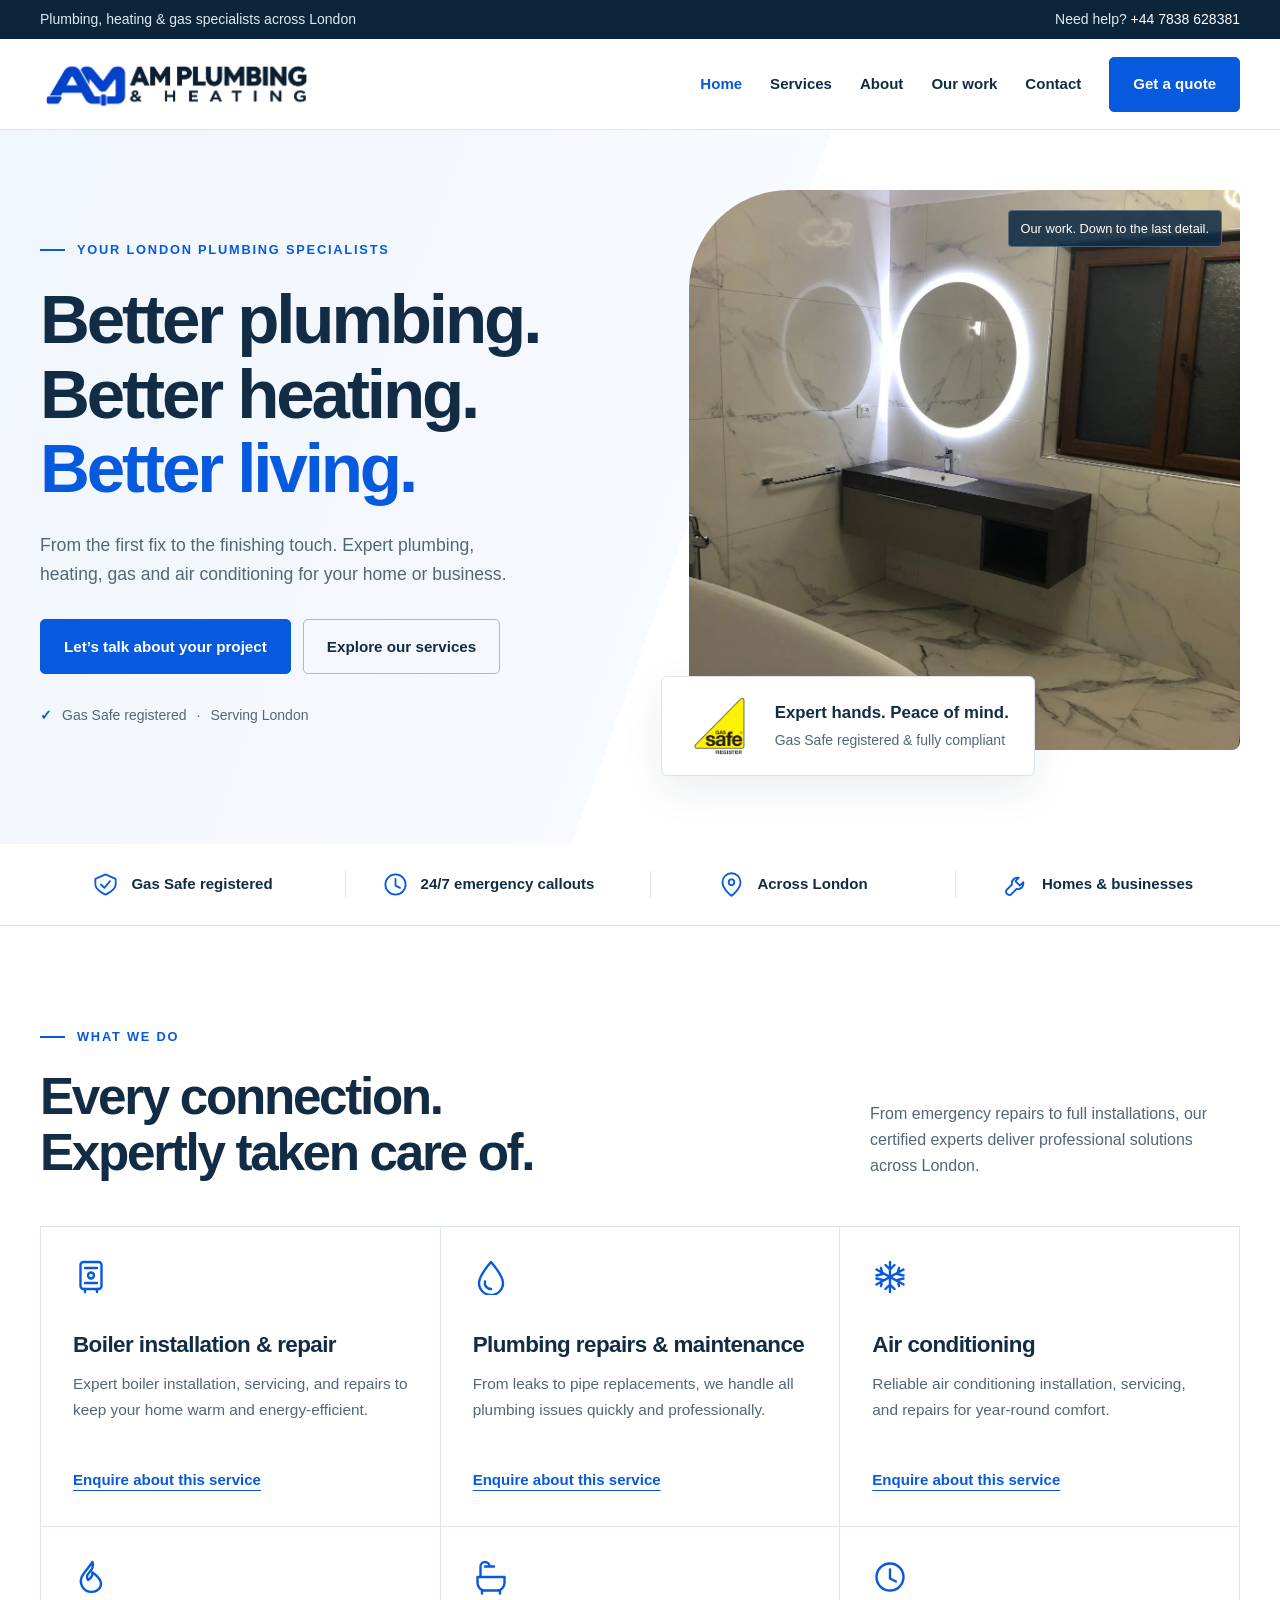
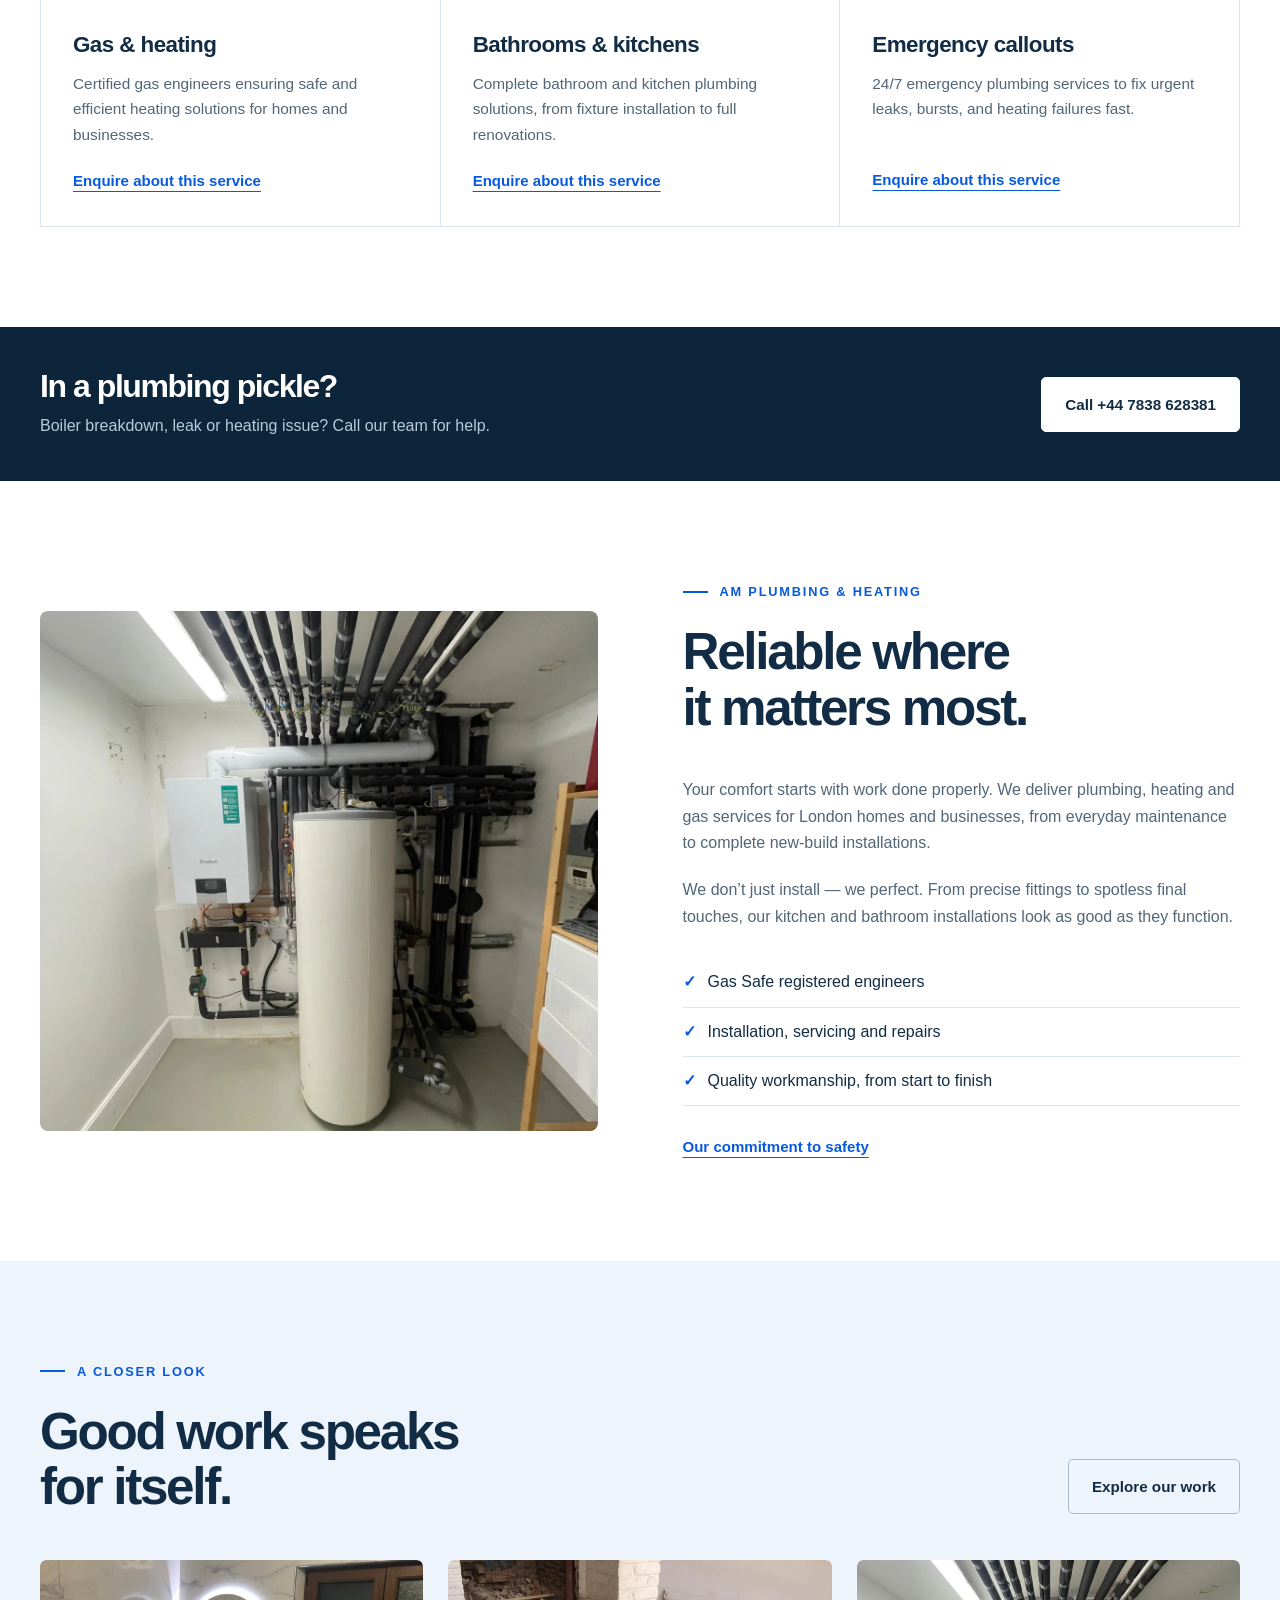
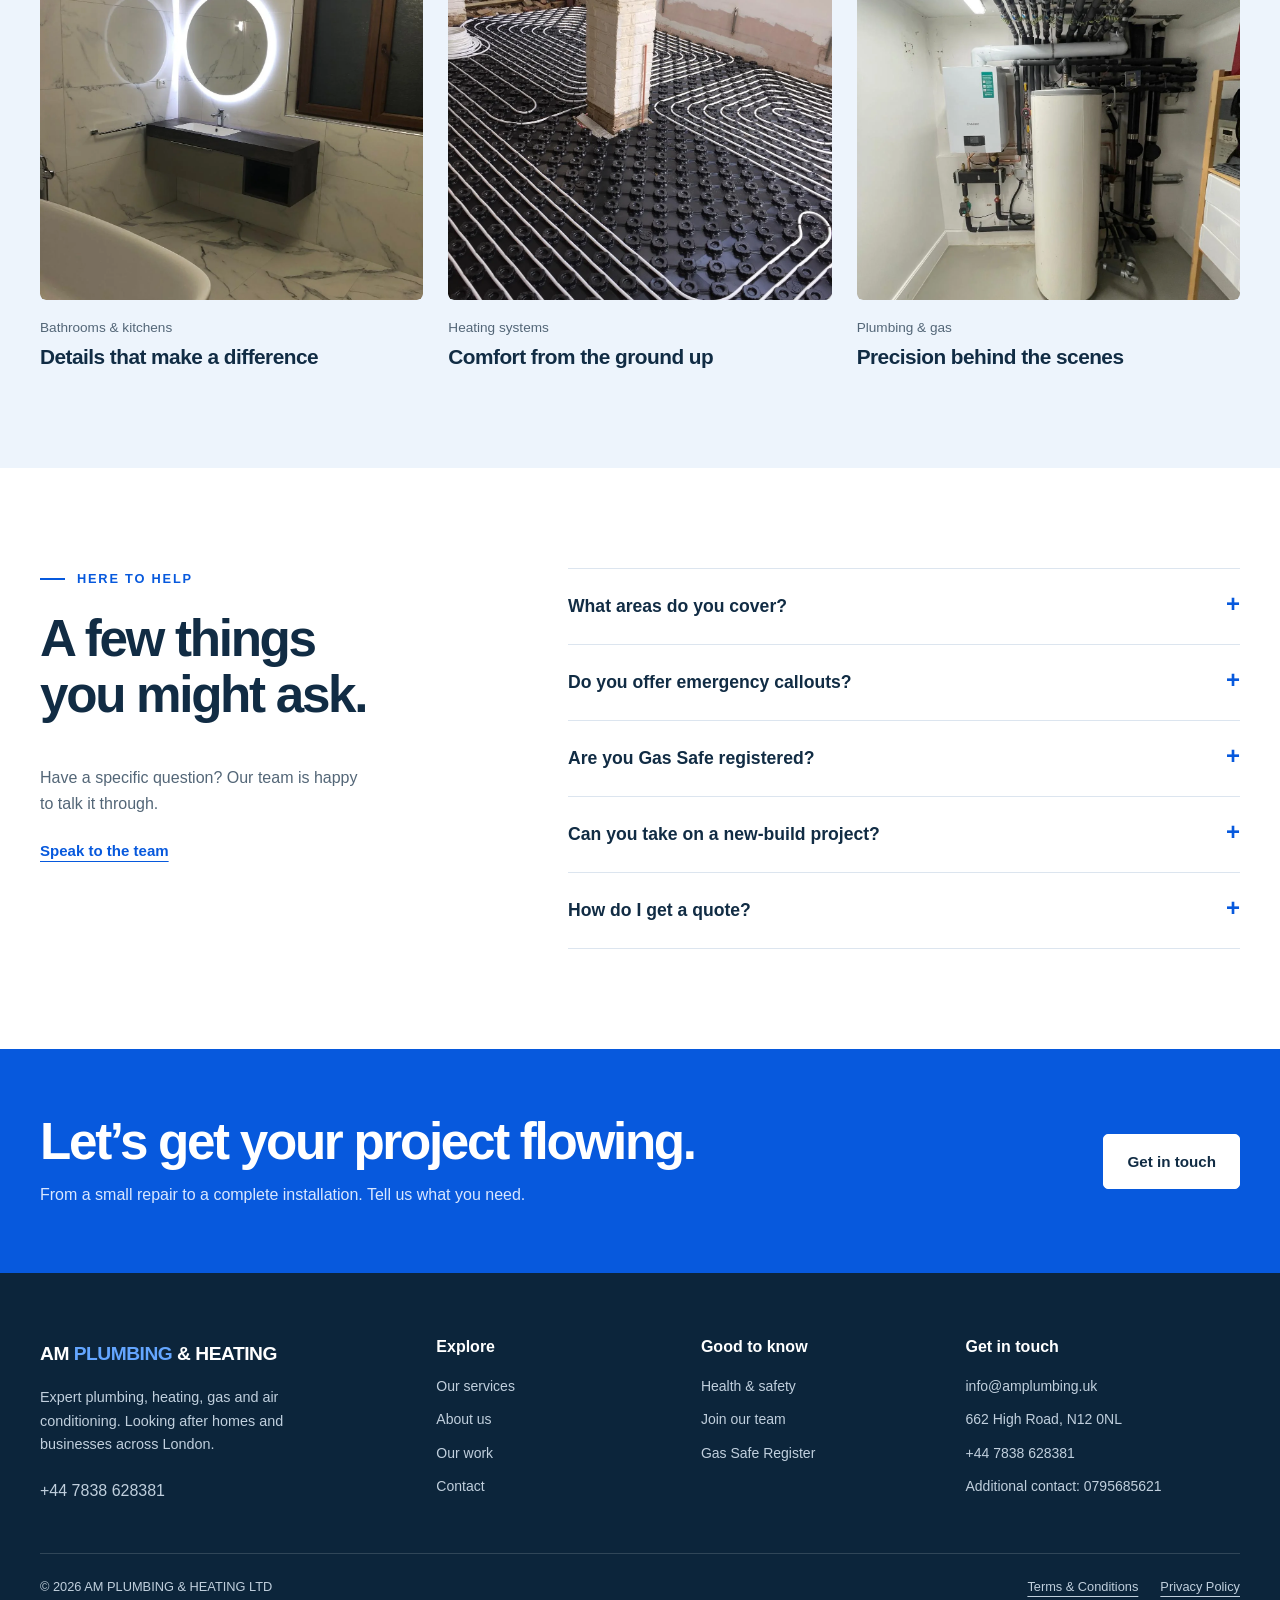
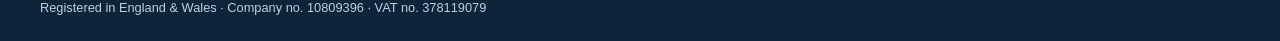
==== commit 06d222c6: "Add updated logo, favicon, and invoice and social artwork - Header and favicon now use the updated w" ====
--- a/index.html
+++ b/index.html
@@ -1,5 +1,5 @@
 <!DOCTYPE html>
-<html lang="en-GB"><head><meta charset="utf-8"><meta name="viewport" content="width=device-width, initial-scale=1"><meta name="theme-color" content="#0c253b"><title>Plumbing, Heating &amp; Gas Services in London | AM Plumbing &amp; Heating</title><meta name="description" content="Expert plumbing, heating, gas and air conditioning across London. Gas Safe registered. Emergency callouts, installations, repairs and maintenance."><link rel="canonical" href="https://amplumbing.uk/"><meta property="og:type" content="website"><meta property="og:title" content="Plumbing, Heating &amp; Gas Services in London | AM Plumbing &amp; Heating"><meta property="og:description" content="Expert plumbing, heating, gas and air conditioning across London. Gas Safe registered. Emergency callouts, installations, repairs and maintenance."><meta property="og:url" content="https://amplumbing.uk/"><meta property="og:image" content="https://amplumbing.uk/images/projects/WA0032.webp"><link rel="icon" href="images/favicon.svg" type="image/svg+xml"><link rel="stylesheet" href="site.css"><script src="site.js" defer></script></head><body><noscript><style>@media(max-width:800px){.header-inner{flex-wrap:wrap;padding-bottom:15px}.nav{display:flex;position:static;flex-wrap:wrap;padding:0;border:0;box-shadow:none}.menu-toggle{display:none}}</style></noscript><a class="skip" href="#main">Skip to content</a><div class="topbar"><div class="container"><span>Plumbing, heating &amp; gas specialists across London</span><span>Need help? <a href="tel:+447838628381">+44 7838 628381</a></span></div></div><header class="site-header"><div class="container header-inner"><a class="brand" href="index.html" aria-label="AM Plumbing home"><img src="images/am-plumbing-logo-v2.png" width="2172" height="724" alt="AM Plumbing &amp; Heating"></a><button class="menu-toggle" aria-expanded="false" aria-controls="navigation">Menu</button><nav class="nav" id="navigation" aria-label="Main navigation"><a href="index.html" aria-current="page">Home</a><a href="index.html#services">Services</a><a href="index.html#about">About</a><a href="Our-Work.html">Our work</a><a href="Contact.html">Contact</a><a class="button " href="Contact.html">Get a quote</a></nav></div></header><main id="main"><section class="hero"><div class="container hero-grid"><div class="hero-copy"><div class="eyebrow">Your London plumbing specialists</div><h1>Better plumbing.<br>Better heating.<br><span>Better living.</span></h1><p>From the first fix to the finishing touch. Expert plumbing, heating, gas and air conditioning for your home or business.</p><div class="actions"><a class="button " href="Contact.html">Let’s talk about your project</a><a class="button secondary" href="#services">Explore our services</a></div><div class="hero-note"><span class="check">✓</span> Gas Safe registered <span aria-hidden="true">·</span> Serving London</div></div><div class="hero-visual"><img src="images/projects/WA0032.webp" alt="A completed bathroom with illuminated mirrors and fitted vanity units" class="hero-photo" width="960" height="1280" fetchpriority="high" decoding="async"><span class="photo-label">Our work. Down to the last detail.</span><div class="hero-card"><img src="images/GASSAVE.png" width="66" height="58" alt="Gas Safe Register"><div><strong>Expert hands. Peace of mind.</strong><span>Gas Safe registered &amp; fully compliant</span></div></div></div></div></section>
+<html lang="en-GB"><head><meta charset="utf-8"><meta name="viewport" content="width=device-width, initial-scale=1"><meta name="theme-color" content="#0c253b"><title>Plumbing, Heating &amp; Gas Services in London | AM Plumbing &amp; Heating</title><meta name="description" content="Expert plumbing, heating, gas and air conditioning across London. Gas Safe registered. Emergency callouts, installations, repairs and maintenance."><link rel="canonical" href="https://amplumbing.uk/"><meta property="og:type" content="website"><meta property="og:title" content="Plumbing, Heating &amp; Gas Services in London | AM Plumbing &amp; Heating"><meta property="og:description" content="Expert plumbing, heating, gas and air conditioning across London. Gas Safe registered. Emergency callouts, installations, repairs and maintenance."><meta property="og:url" content="https://amplumbing.uk/"><meta property="og:image" content="https://amplumbing.uk/images/projects/WA0032.webp"><link rel="icon" href="images/brand/favicon.png" type="image/png" sizes="1254x1254"><link rel="apple-touch-icon" href="images/brand/am-social-profile.png"><link rel="stylesheet" href="site.css"><script src="site.js" defer></script></head><body><noscript><style>@media(max-width:800px){.header-inner{flex-wrap:wrap;padding-bottom:15px}.nav{display:flex;position:static;flex-wrap:wrap;padding:0;border:0;box-shadow:none}.menu-toggle{display:none}}</style></noscript><a class="skip" href="#main">Skip to content</a><div class="topbar"><div class="container"><span>Plumbing, heating &amp; gas specialists across London</span><span>Need help? <a href="tel:+447838628381">+44 7838 628381</a></span></div></div><header class="site-header"><div class="container header-inner"><a class="brand" href="index.html" aria-label="AM Plumbing home"><img src="images/brand/am-plumbing-logo-wide.png" width="2172" height="724" alt="AM Plumbing &amp; Heating"></a><button class="menu-toggle" aria-expanded="false" aria-controls="navigation">Menu</button><nav class="nav" id="navigation" aria-label="Main navigation"><a href="index.html" aria-current="page">Home</a><a href="index.html#services">Services</a><a href="index.html#about">About</a><a href="Our-Work.html">Our work</a><a href="Contact.html">Contact</a><a class="button " href="Contact.html">Get a quote</a></nav></div></header><main id="main"><section class="hero"><div class="container hero-grid"><div class="hero-copy"><div class="eyebrow">Your London plumbing specialists</div><h1>Better plumbing.<br>Better heating.<br><span>Better living.</span></h1><p>From the first fix to the finishing touch. Expert plumbing, heating, gas and air conditioning for your home or business.</p><div class="actions"><a class="button " href="Contact.html">Let’s talk about your project</a><a class="button secondary" href="#services">Explore our services</a></div><div class="hero-note"><span class="check">✓</span> Gas Safe registered <span aria-hidden="true">·</span> Serving London</div></div><div class="hero-visual"><img src="images/projects/WA0032.webp" alt="A completed bathroom with illuminated mirrors and fitted vanity units" class="hero-photo" width="960" height="1280" fetchpriority="high" decoding="async"><span class="photo-label">Our work. Down to the last detail.</span><div class="hero-card"><img src="images/GASSAVE.png" width="66" height="58" alt="Gas Safe Register"><div><strong>Expert hands. Peace of mind.</strong><span>Gas Safe registered &amp; fully compliant</span></div></div></div></div></section>
 <div class="trust-strip"><div class="container trust-grid"><div class="trust-item"><svg class="icon" aria-hidden="true" viewBox="0 0 24 24"><path d="M12 3 3 7v5c0 5 9 9 9 9s9-4 9-9V7z"/><path d="m8 12 3 3 5-6"/></svg>Gas Safe registered</div><div class="trust-item"><svg class="icon" aria-hidden="true" viewBox="0 0 24 24"><circle cx="12" cy="12" r="9"/><path d="M12 7v6l4 2"/></svg>24/7 emergency callouts</div><div class="trust-item"><svg class="icon" aria-hidden="true" viewBox="0 0 24 24"><path d="M20 10c0 6-8 12-8 12S4 16 4 10a8 8 0 1 1 16 0Z"/><circle cx="12" cy="10" r="2.5"/></svg>Across London</div><div class="trust-item"><svg class="icon" aria-hidden="true" viewBox="0 0 24 24"><path d="M14 6a5 5 0 0 0-6 6L3 17a3 3 0 0 0 4 4l5-5a5 5 0 0 0 6-6l-3 3-4-4z"/></svg>Homes & businesses</div></div></div>
 <section class="section" id="services"><div class="container"><div class="section-heading"><div><div class="eyebrow">What we do</div><h2>Every connection.<br>Expertly taken care of.</h2></div><p>From emergency repairs to full installations, our certified experts deliver professional solutions across London.</p></div><div class="services-grid"><article class="service"><svg class="icon" aria-hidden="true" viewBox="0 0 24 24"><rect x="5" y="2" width="14" height="18" rx="2"/><path d="M8 22v-2m8 2v-2M8 6h8M8 16h8"/><circle cx="12" cy="11" r="2"/></svg><h3>Boiler installation &amp; repair</h3><p>Expert boiler installation, servicing, and repairs to keep your home warm and energy-efficient.</p><a class="text-link" href="Contact.html?service=Boiler%20installation%20%26%20repair">Enquire about this service</a></article><article class="service"><svg class="icon" aria-hidden="true" viewBox="0 0 24 24"><path d="M12 2S4 11 4 16a8 8 0 0 0 16 0C20 11 12 2 12 2Z"/><path d="M8 15a4 4 0 0 0 4 5"/></svg><h3>Plumbing repairs &amp; maintenance</h3><p>From leaks to pipe replacements, we handle all plumbing issues quickly and professionally.</p><a class="text-link" href="Contact.html?service=Plumbing%20repairs%20%26%20maintenance">Enquire about this service</a></article><article class="service"><svg class="icon" aria-hidden="true" viewBox="0 0 24 24"><path d="M12 2v20M3 7l18 10M3 17 21 7M9 4l3 3 3-3M9 20l3-3 3 3M3 11l4-1-1-4m12 0-1 4 4 1M3 13l4 1-1 4m12 0-1-4 4-1"/></svg><h3>Air conditioning</h3><p>Reliable air conditioning installation, servicing, and repairs for year-round comfort.</p><a class="text-link" href="Contact.html?service=Air%20conditioning">Enquire about this service</a></article><article class="service"><svg class="icon" aria-hidden="true" viewBox="0 0 24 24"><path d="M13 2c2 7-6 7-3 12 2-1 3-3 3-5 4 3 7 6 5 10a7 7 0 0 1-12-1C3 12 9 8 13 2Z"/></svg><h3>Gas &amp; heating</h3><p>Certified gas engineers ensuring safe and efficient heating solutions for homes and businesses.</p><a class="text-link" href="Contact.html?service=Gas%20%26%20heating">Enquire about this service</a></article><article class="service"><svg class="icon" aria-hidden="true" viewBox="0 0 24 24"><path d="M3 12h18v4a5 5 0 0 1-5 5H8a5 5 0 0 1-5-5zM5 12V5a3 3 0 0 1 6 0M8 5h6M6 23v-2m12 2v-2"/></svg><h3>Bathrooms &amp; kitchens</h3><p>Complete bathroom and kitchen plumbing solutions, from fixture installation to full renovations.</p><a class="text-link" href="Contact.html?service=Bathrooms%20%26%20kitchens">Enquire about this service</a></article><article class="service"><svg class="icon" aria-hidden="true" viewBox="0 0 24 24"><circle cx="12" cy="12" r="9"/><path d="M12 7v6l4 2"/></svg><h3>Emergency callouts</h3><p>24/7 emergency plumbing services to fix urgent leaks, bursts, and heating failures fast.</p><a class="text-link" href="Contact.html?service=Emergency%20callouts">Enquire about this service</a></article></div></div></section>
 <section class="emergency"><div class="container"><div><h2>In a plumbing pickle?</h2><p>Boiler breakdown, leak or heating issue? Call our team for help.</p></div><a class="button light" href="tel:+447838628381">Call +44 7838 628381</a></div></section>
